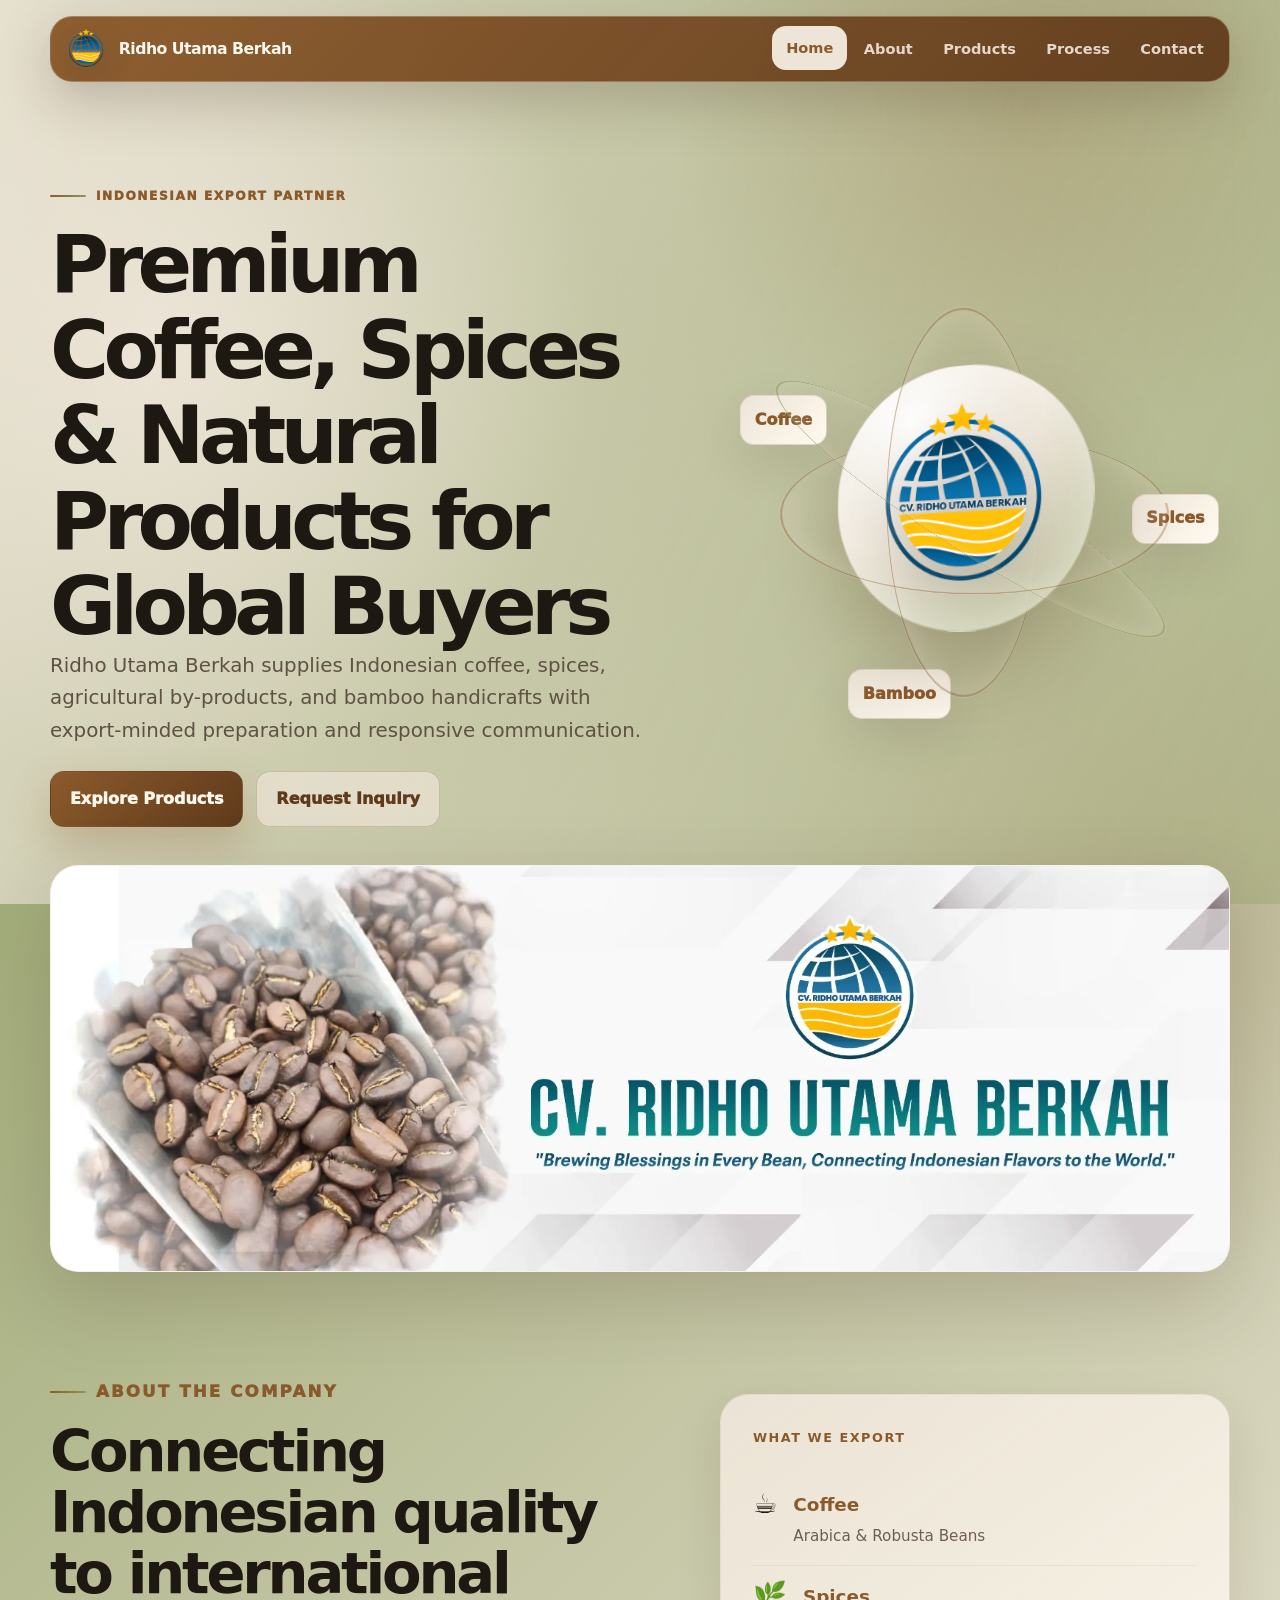
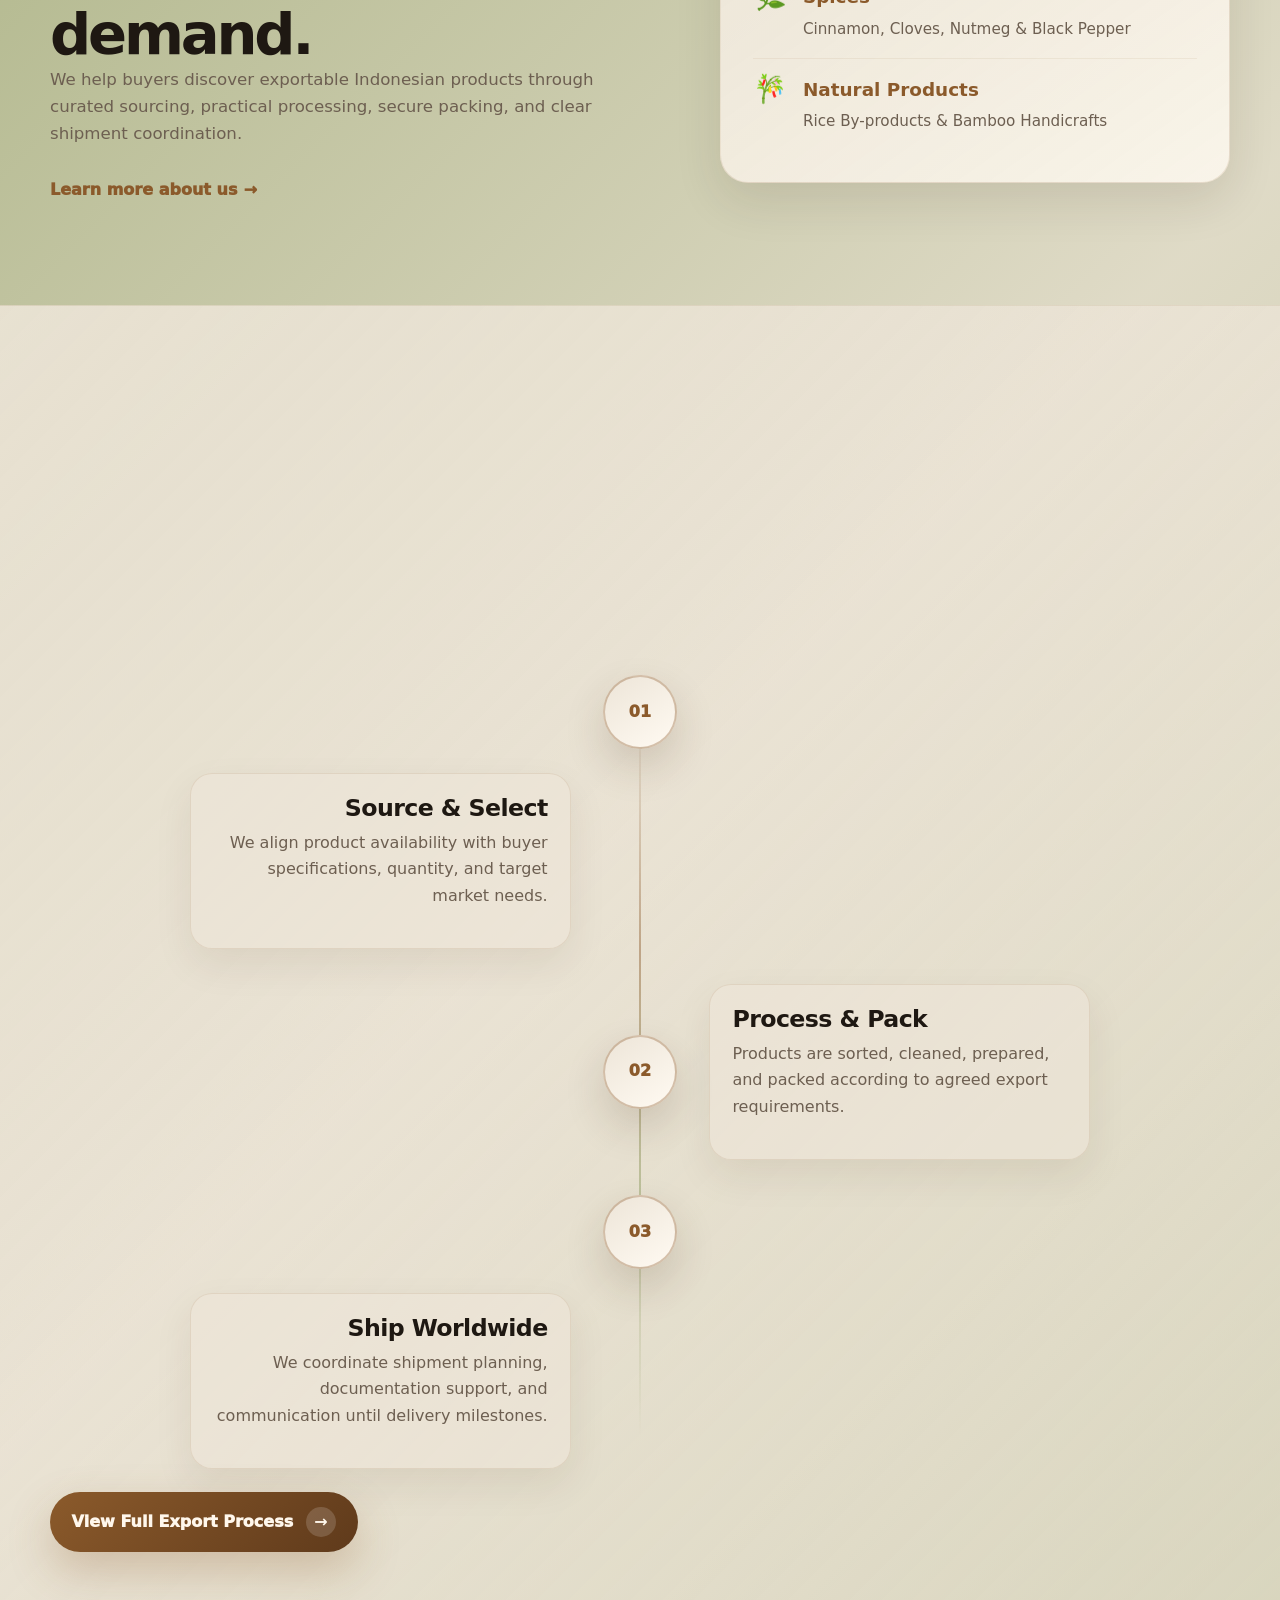
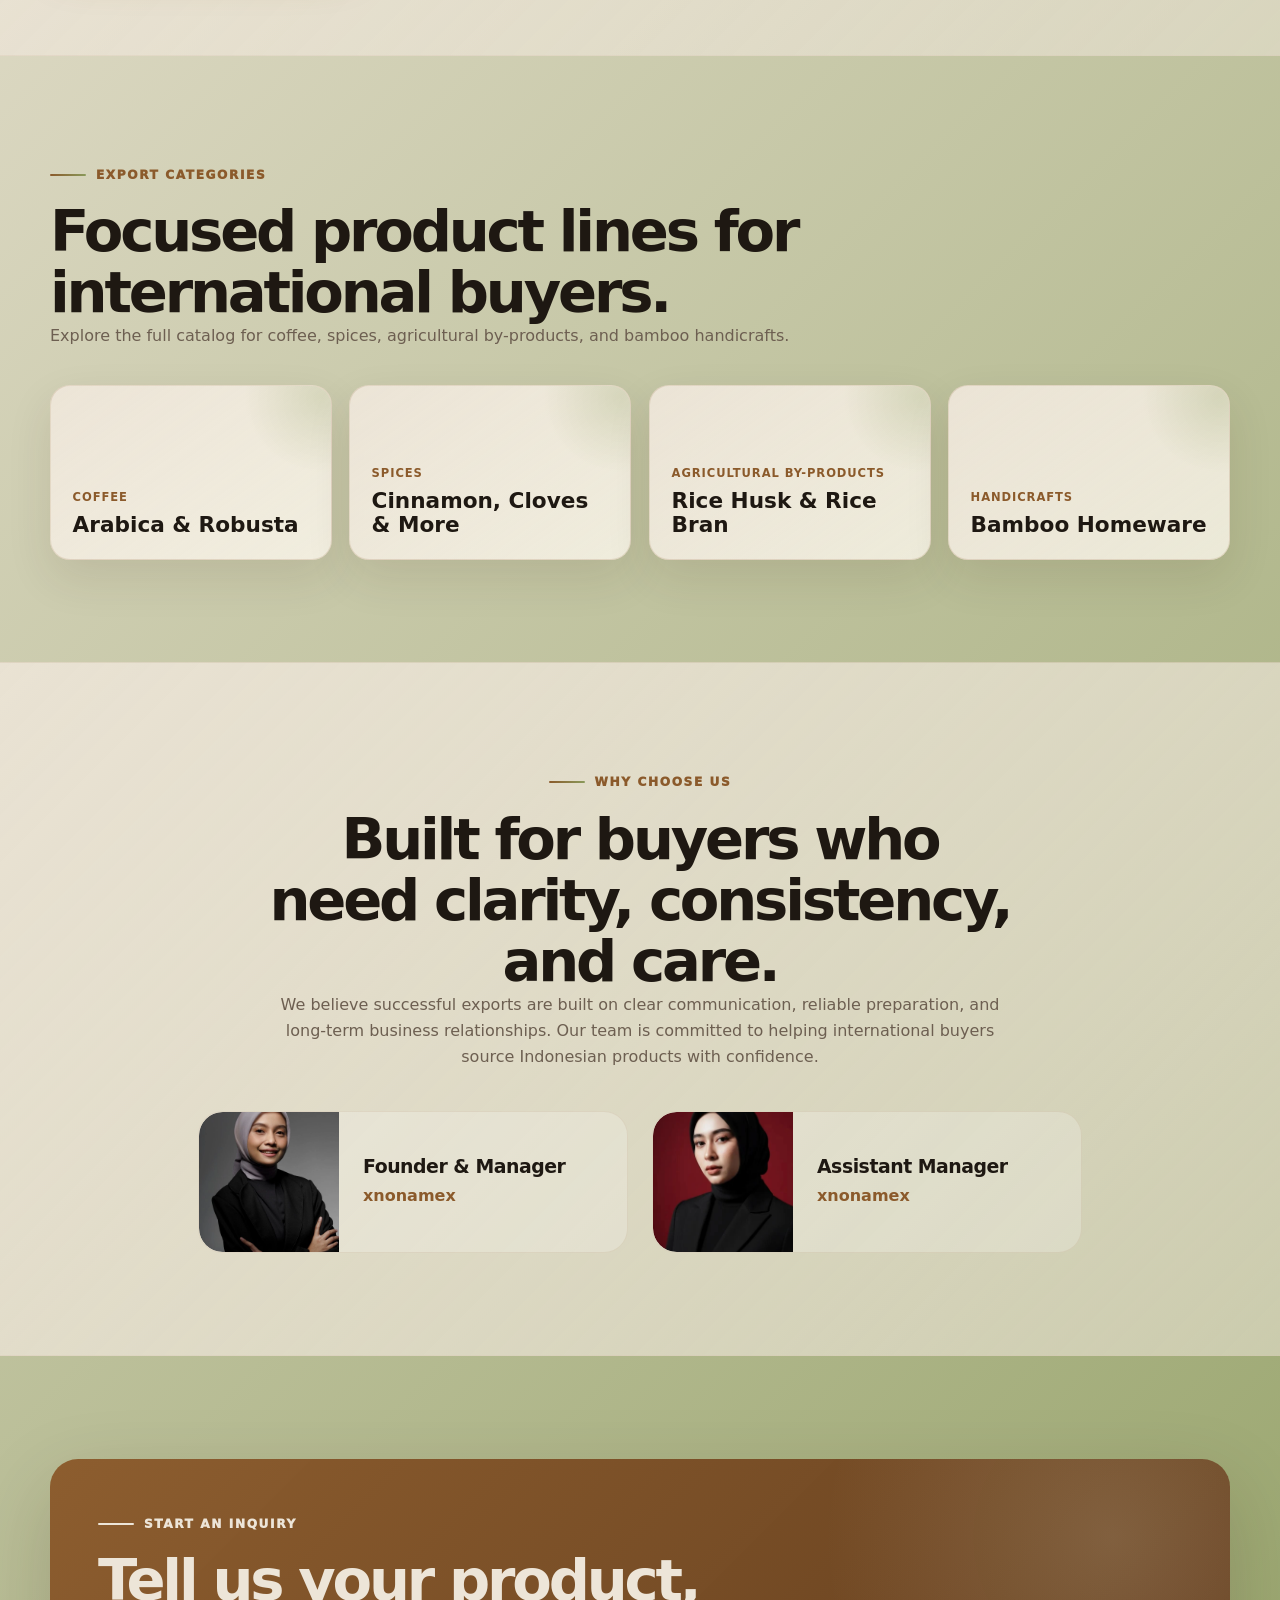
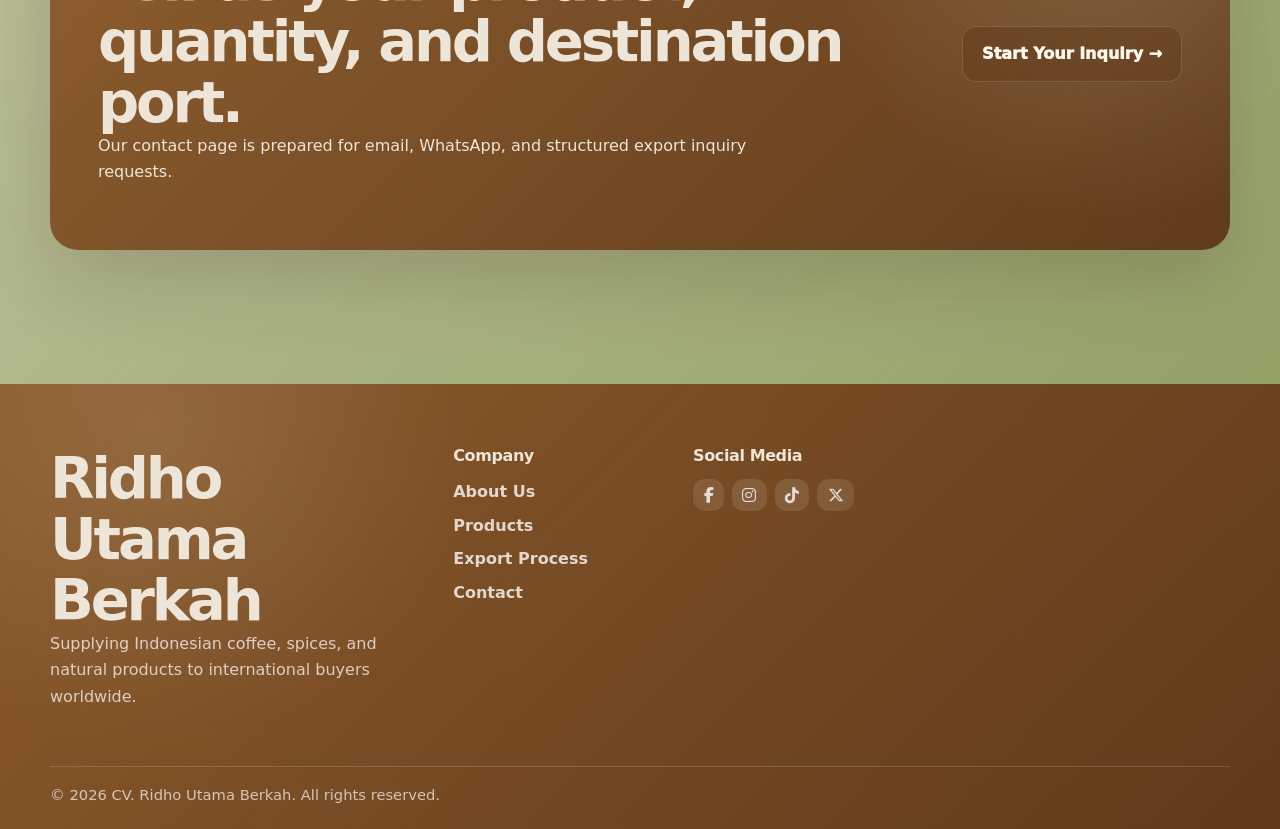
==== index.html @ 128f20ce "Update index.html" ====
<!doctype html>
<html lang="en">
<head>
  <meta charset="utf-8">
  <meta name="viewport" content="width=device-width, initial-scale=1">
  <title>Ridho Utama Berkah | Indonesian Coffee, Spices & Natural Products Exporter</title>
  <meta name="description" content="Ridho Utama Berkah is an Indonesian export company supplying coffee beans, spices, agricultural by-products, and bamboo handicrafts to international buyers worldwide.">
  <meta name="keywords" content="Indonesian coffee exporter, spice exporter Indonesia, Arabica coffee export, Robusta coffee export, cinnamon cloves nutmeg black pepper">
  <meta name="robots" content="index, follow">
  <meta name="theme-color" content="#8b5a2b">
  
  <link rel="canonical" href="https://ridhoutamaberkah.com/">
  
  <meta property="og:url" content="https://ridhoutamaberkah.com/">
  <meta property="og:type" content="website">
  <meta property="og:title" content="Ridho Utama Berkah | Indonesian Coffee, Spices & Natural Products Exporter">
  <meta property="og:description" content="International supplier of Indonesian coffee, spices, agricultural by-products, and bamboo handicrafts with export-ready service for global buyers.">
  <meta property="og:image" content="https://ridhoutamaberkah.com/assets/img/brand-banner.webp">
  <meta property="og:site_name" content="Ridho Utama Berkah">
  
  <meta name="twitter:card" content="summary_large_image">
  <meta name="twitter:title" content="Ridho Utama Berkah | Indonesian Coffee, Spices & Natural Products Exporter">
  <meta name="twitter:description" content="International supplier of Indonesian coffee, spices, agricultural by-products, and bamboo handicrafts for global buyers.">
  <meta name="twitter:image" content="https://ridhoutamaberkah.com/assets/img/brand-banner.webp">
  <link rel="icon" type="image/png" href="assets/img/favicon.png">
  <link rel="apple-touch-icon" href="assets/img/apple-touch-icon.png">
  <script>document.documentElement.classList.add('js');</script>
  <link rel="stylesheet" href="assets/css/styles.css">
  <link rel="stylesheet" href="https://cdnjs.cloudflare.com/ajax/libs/font-awesome/6.5.2/css/all.min.css">
<script type="application/ld+json">
{
  "@context": "https://schema.org",
  "@graph": [
    {
      "@type": "Organization",
      "name": "Ridho Utama Berkah",
      "legalName": "CV. Ridho Utama Berkah",
      "url": "https://ridhoutamaberkah.com/",
      "logo": "https://ridhoutamaberkah.com/assets/img/logo.webp",
      "description": "Indonesian export partner supplying coffee, spices, agricultural by-products, and bamboo handicrafts to international buyers.",
      "email": "sales@ridhoutamaberkah.com",
      "sameAs": [
        "https://www.facebook.com/profile.php?id=61590768322406",
        "https://www.instagram.com/ridhoutama01233/",
        "https://www.tiktok.com/@ridhoutamaberkah",
        "https://x.com/ridhoutamaberka"
      ]
    },
    {
      "@type": "WebSite",
      "name": "Ridho Utama Berkah",
      "url": "https://ridhoutamaberkah.com/"
    }
  ]
}
</script>
</head>
<body data-page="index">
  <a class="skip-link" href="#main">Skip to content</a>
  <header class="site-header" data-header>
    <nav class="navbar" aria-label="Primary navigation">
      <a class="brand" href="index.html" aria-label="Ridho Utama Berkah home">
        <img src="assets/img/logo.webp" alt="Ridho Utama Berkah logo" width="54" height="54">
        <span>Ridho Utama Berkah</span>
      </a>
      <button class="nav-toggle" type="button" aria-expanded="false" aria-controls="navLinks" aria-label="Open navigation">
        <span></span><span></span><span></span>
      </button>
      <div class="nav-links" id="navLinks">
        <a href="index.html" data-nav="index">Home</a>
<a href="about.html" data-nav="about">About</a>
<a href="product.html" data-nav="product">Products</a>
<a href="procces.html" data-nav="procces">Process</a>
<a href="contact.html" data-nav="contact">Contact</a>
      </div>
    </nav>
  </header>

  <main id="main">
    <section class="hero section-pad">
      <div class="container hero-grid">
        <div class="hero-copy reveal">
          <p class="eyebrow">Indonesian Export Partner</p>
          <h1>Premium Coffee, Spices & Natural Products for Global Buyers</h1>
          <p class="hero-lead">Ridho Utama Berkah supplies Indonesian coffee, spices, agricultural by-products, and bamboo handicrafts with export-minded preparation and responsive communication.</p>
          <div class="hero-actions">
            <a class="btn btn-primary" href="product.html">Explore Products</a>
            <a class="btn btn-outline" href="contact.html">Request Inquiry</a>
          </div>
        </div>
        <div class="hero-visual reveal" aria-label="Animated global export illustration">
          <div class="scene-3d">
            <div class="orbital-ring ring-one"></div>
            <div class="orbital-ring ring-two"></div>
            <div class="orbital-ring ring-three"></div>
            <div class="floating-token token-coffee">Coffee</div>
            <div class="floating-token token-spice">Spices</div>
            <div class="floating-token token-craft">Bamboo</div>
            <div class="brand-orb">
              <img src="assets/img/logo.webp" alt="Ridho Utama Berkah logo in 3D export globe">
            </div>
          </div>
        </div>
      </div>
    </section>

    <section class="brand-strip" aria-label="Company banner">
      <div class="container banner-card reveal">
        <img src="assets/img/brand-banner.webp" alt="Coffee beans and Ridho Utama Berkah banner" loading="lazy">
      </div>
    </section>

    <section class="section-pad about-preview">
      <div class="container split-grid">
        <div class="section-copy reveal">
          <p class="eyebrow">About the Company</p>
          <h2>Connecting Indonesian quality to international demand.</h2>
          <p>We help buyers discover exportable Indonesian products through curated sourcing, practical processing, secure packing, and clear shipment coordination.</p>
          <a class="text-link" href="about.html">Learn more about us</a>
        </div>
<div class="export-overview reveal">
  <p class="export-label">What We Export</p>

  <div class="export-item">
    <span class="export-icon">☕</span>
    <div>
      <strong>Coffee</strong>
      <p>Arabica & Robusta Beans</p>
    </div>
  </div>

  <div class="export-item">
    <span class="export-icon">🌿</span>
    <div>
      <strong>Spices</strong>
      <p>Cinnamon, Cloves, Nutmeg & Black Pepper</p>
    </div>
  </div>

  <div class="export-item">
    <span class="export-icon">🎋</span>
    <div>
      <strong>Natural Products</strong>
      <p>Rice By-products & Bamboo Handicrafts</p>
    </div>
  </div>
</div>
      </div>
    </section>

<section class="section-pad process-preview soft-panel">
  <div class="container">
    <div class="section-head center reveal">
      <p class="eyebrow">How We Work</p>
      <h2>A simple export flow from inquiry to shipment.</h2>
      <p>The homepage gives the overview. Visit the process page for complete product preparation and export steps.</p>
    </div>

    <div class="process-timeline reveal">
      <article class="timeline-step">
        <div class="timeline-icon">01</div>
        <div class="timeline-content">
          <h3>Source & Select</h3>
          <p>We align product availability with buyer specifications, quantity, and target market needs.</p>
        </div>
      </article>

      <article class="timeline-step">
        <div class="timeline-icon">02</div>
        <div class="timeline-content">
          <h3>Process & Pack</h3>
          <p>Products are sorted, cleaned, prepared, and packed according to agreed export requirements.</p>
        </div>
      </article>

      <article class="timeline-step">
        <div class="timeline-icon">03</div>
        <div class="timeline-content">
          <h3>Ship Worldwide</h3>
          <p>We coordinate shipment planning, documentation support, and communication until delivery milestones.</p>
        </div>
      </article>
    </div>

    <div class="center cta-row reveal">
      <a class="process-cta" href="procces.html">
        <span>View Full Export Process</span>
        <strong>→</strong>
      </a>
    </div>
  </div>
</section>

    <section class="section-pad featured-products">
      <div class="container">
        <div class="section-head reveal">
          <p class="eyebrow">Export Categories</p>
          <h2>Focused product lines for international buyers.</h2>
          <p>Explore the full catalog for coffee, spices, agricultural by-products, and bamboo handicrafts.</p>
        </div>
        <div class="category-grid">
          <a class="category-card reveal" data-tilt href="product.html#coffee"><span>Coffee</span><strong>Arabica & Robusta</strong></a>
          <a class="category-card reveal" data-tilt href="product.html#spices"><span>Spices</span><strong>Cinnamon, Cloves & More</strong></a>
          <a class="category-card reveal" data-tilt href="product.html#agri"><span>Agricultural By-products</span><strong>Rice Husk & Rice Bran</strong></a>
          <a class="category-card reveal" data-tilt href="product.html#craft"><span>Handicrafts</span><strong>Bamboo Homeware</strong></a>
        </div>
      </div>
    </section>

    <section class="section-pad why-section soft-panel">
      <div class="container">
        <div class="section-head center reveal">
          <p class="eyebrow">Why Choose Us</p>
          <h2>Built for buyers who need clarity, consistency, and care.</h2>
           <p class="section-intro">We believe successful exports are built on clear communication, reliable preparation, and long-term business relationships. Our team is committed to helping international buyers source Indonesian products with confidence.</p>
        </div>
<div class="team-grid reveal">

  <article class="team-card">
<div class="team-photo">
  <img src="assets/img/manager.webp" alt="Founder & Manager">
</div>

    <div class="team-info">
      <h3>Founder & Manager</h3>
      <p>xnonamex</p>
    </div>
  </article>

  <article class="team-card">
<div class="team-photo">
  <img src="assets/img/assistant-manager.webp" alt="Assistant Manager">
</div>

    <div class="team-info">
      <h3>Assistant Manager</h3>
      <p>xnonamex</p>
    </div>
  </article>

</div>
      </div>
    </section>

    <section class="section-pad contact-preview">
      <div class="container contact-cta reveal">
        <div>
          <p class="eyebrow">Start an Inquiry</p>
          <h2>Tell us your product, quantity, and destination port.</h2>
          <p>Our contact page is prepared for email, WhatsApp, and structured export inquiry requests.</p>
        </div>
        <a class="btn btn-primary" href="contact.html">Start Your Inquiry →</a>
      </div>
    </section>

  </main>

  <footer class="site-footer">
    <div class="footer-grid container">
      <section class="footer-brand">        
        <h2>Ridho Utama Berkah</h2>
        <p>Supplying Indonesian coffee, spices, and natural products to international buyers worldwide.</p>
      </section>
      <section>
        <h3>Company</h3>
        <a href="about.html">About Us</a>
        <a href="product.html">Products</a>
        <a href="procces.html">Export Process</a>
        <a href="contact.html">Contact</a>
      </section>
      <section>
        <h3>Social Media</h3>
<div class="socials">
  <a href="https://www.facebook.com/profile.php?id=61590768322406"target="_blank"rel="noopener noreferrer"aria-label="Facebook"><i class="fab fa-facebook-f"></i></a>
  <a href="https://www.instagram.com/ridhoutama01233/"target="_blank"rel="noopener noreferrer"aria-label="Instagram"><i class="fab fa-instagram"></i></a>
  <a href="https://www.tiktok.com/@ridhoutamaberkah"target="_blank"rel="noopener noreferrer"aria-label="TikTok"><i class="fab fa-tiktok"></i></a>
  <a href="https://x.com/ridhoutamaberka"target="_blank"rel="noopener noreferrer"aria-label="X (Twitter)"><i class="fa-brands fa-x-twitter"></i></a>
</div>
      </section>
    </div>
    <div class="footer-bottom container">
      <span>© <span data-year></span> CV. Ridho Utama Berkah. All rights reserved.</span>
    </div>
  </footer>
  <script src="assets/js/main.js" defer></script>
</body>
</html>
---- assets/css/styles.css ----
/*
  CV. Ridho Utama Berkah - Premium Export Website Theme
  Main colors requested by client:
  - Navbar/Footer: #8b5a2b
  - Gradient/Card/Button: #ede5d8
  - Background: #8a9a5b
*/

:root {
  --brown: #8b5a2b;
  --brown-dark: #5f3a1b;
  --brown-soft: #a0703d;
  --cream: #ede5d8;
  --cream-2: #faf5ec;
  --cream-3: #fffaf2;
  --sage: #8a9a5b;
  --sage-dark: #596836;
  --ink: #1e1812;
  --muted: #6d5f51;
  --white: #ffffff;
  --line: rgba(139, 90, 43, 0.14);
  --glass: rgba(237, 229, 216, 0.72);
  --shadow: 0 28px 80px rgba(50, 30, 14, 0.18);
  --soft-shadow: 0 18px 48px rgba(50, 30, 14, 0.11);
  --radius-xl: 28px;
  --radius-lg: 20px;
  --radius-md: 14px;
  --max: 1180px;
}

* { box-sizing: border-box; }
html { scroll-behavior: smooth; }
body {
  margin: 0;
  font-family: Inter, ui-sans-serif, system-ui, -apple-system, BlinkMacSystemFont, "Segoe UI", sans-serif;
  color: var(--ink);
  background:
    radial-gradient(circle at 12% 6%, rgba(237, 229, 216, 0.95), transparent 28rem),
    radial-gradient(circle at 88% 16%, rgba(139, 90, 43, 0.16), transparent 24rem),
    linear-gradient(135deg, rgba(138, 154, 91, 0.48), rgba(237, 229, 216, 0.86) 44%, rgba(138, 154, 91, 0.50)),
    var(--sage);
  line-height: 1.65;
  min-height: 100vh;
}

body::before {
  content: '';
  position: fixed;
  inset: 0;
  pointer-events: none;
  background-image:
    linear-gradient(rgba(139, 90, 43, .045) 1px, transparent 1px),
    linear-gradient(90deg, rgba(139, 90, 43, .045) 1px, transparent 1px);
  background-size: 44px 44px;
  mask-image: linear-gradient(to bottom, rgba(0,0,0,.42), transparent 75%);
  z-index: -1;
}

img { max-width: 100%; display: block; }
a { color: inherit; text-decoration: none; }
p { margin: 0 0 1rem; color: var(--muted); }
h1, h2, h3 { margin: 0; line-height: 1.06; color: var(--ink); }
h1 { font-size: clamp(2.45rem, 6.3vw, 5.45rem); letter-spacing: -0.07em; }
h2 { font-size: clamp(2rem, 4.5vw, 3.65rem); letter-spacing: -0.055em; }
h3 { font-size: clamp(1.14rem, 2vw, 1.48rem); letter-spacing: -0.025em; }
button, input, textarea, select { font: inherit; }

.container { width: min(100% - 2rem, var(--max)); margin: 0 auto; }
.section-pad { padding: clamp(4rem, 8vw, 7rem) 0; }
.compact-hero { padding-top: clamp(8.5rem, 13vw, 10.5rem); }
.center { text-align: center; }
.wide-gap { gap: clamp(2rem, 7vw, 5rem); }

.skip-link {
  position: fixed;
  left: 1rem;
  top: 1rem;
  padding: .75rem 1rem;
  background: var(--cream);
  color: var(--brown);
  border-radius: 999px;
  transform: translateY(-140%);
  transition: transform .25s ease;
  z-index: 9999;
}
.skip-link:focus { transform: translateY(0); }

/* Header */
.site-header {
  position: fixed;
  top: 16px;
  left: 0;
  right: 0;
  z-index: 1000;
  padding: 0;
}

.navbar {
  width: min(100% - 2rem, var(--max));
  margin: 0 auto;
  min-height: 66px;
  display: flex;
  align-items: center;
  justify-content: space-between;
  gap: 1rem;
  padding: .55rem .72rem .55rem .8rem;
  color: var(--cream-3);
  background: linear-gradient(135deg, rgba(139, 90, 43, .97), rgba(95, 58, 27, .95));
  border: 1px solid rgba(237, 229, 216, .28);
  border-radius: 22px;
  box-shadow: 0 18px 55px rgba(50, 30, 14, .22);
  backdrop-filter: blur(18px);
}

.site-header.is-scrolled .navbar {
  box-shadow: 0 18px 48px rgba(50, 30, 14, .30);
}

.brand {
  display: flex;
  align-items: center;
  gap: .68rem;
  font-weight: 900;
  letter-spacing: -.03em;
}

.brand img {
  width: 44px;
  height: 44px;
  object-fit: contain;
  filter: drop-shadow(0 8px 16px rgba(0,0,0,.18));
}

.brand span {
  white-space: nowrap;
  font-size: .98rem;
  color: #fff8ef;
}

.nav-links {
  display: flex;
  align-items: center;
  gap: .18rem;
}

.nav-links a {
  padding: .62rem .86rem;
  border-radius: 14px;
  color: rgba(255, 248, 239, .82);
  font-weight: 800;
  font-size: .91rem;
  transition: background .25s ease, color .25s ease, transform .25s ease;
}

.nav-links a:hover,
.nav-links a.is-active {
  background: var(--cream);
  color: var(--brown);
  transform: translateY(-1px);
}

.nav-toggle {
  display: none;
  width: 42px;
  height: 42px;
  border: 0;
  border-radius: 14px;
  background: var(--cream);
  color: var(--brown);
  align-items: center;
  justify-content: center;
  flex-direction: column;
  gap: 5px;
  cursor: pointer;
  box-shadow: inset 0 0 0 1px rgba(139, 90, 43, .12);
}

.nav-toggle span {
  width: 19px;
  height: 2px;
  background: var(--brown);
  border-radius: 999px;
  transition: transform .25s ease, opacity .25s ease;
}
.nav-toggle[aria-expanded="true"] span:nth-child(1) { transform: translateY(7px) rotate(45deg); }
.nav-toggle[aria-expanded="true"] span:nth-child(2) { opacity: 0; }
.nav-toggle[aria-expanded="true"] span:nth-child(3) { transform: translateY(-7px) rotate(-45deg); }

/* Hero and common sections */
.eyebrow {
  display: inline-flex;
  align-items: center;
  gap: .62rem;
  margin-bottom: 1rem;
  color: var(--brown);
  font-weight: 950;
  letter-spacing: .13em;
  text-transform: uppercase;
  font-size: .76rem;
}
.eyebrow::before {
  content: '';
  width: 36px;
  height: 2px;
  background: linear-gradient(90deg, var(--brown), var(--sage));
  border-radius: 99px;
}

.hero {
  position: relative;
  overflow: hidden;
  padding-top: clamp(9.3rem, 14vw, 11.6rem);
  padding-bottom: clamp(3.5rem, 6vw, 5.5rem);
}

.hero::before,
.page-hero::before,
.detail-hero::before {
  content: '';
  position: absolute;
  inset: 0;
  background:
    radial-gradient(circle at 80% 12%, rgba(139,90,43,.20), transparent 22rem),
    linear-gradient(115deg, rgba(237,229,216,.92), rgba(237,229,216,.38) 52%, rgba(138,154,91,.28));
  z-index: -1;
}

.hero-grid,
.page-hero-grid,
.detail-grid,
.split-grid,
.contact-grid {
  display: grid;
  grid-template-columns: minmax(0, 1fr) minmax(320px, .86fr);
  gap: clamp(2rem, 6vw, 5rem);
  align-items: center;
}

.hero-copy h1 { max-width: 880px; }
.hero-lead,
.page-hero p,
.detail-hero p {
  font-size: clamp(1.04rem, 1.7vw, 1.24rem);
  max-width: 680px;
  color: #5f5143;
}
.hero-actions,
.form-actions,
.cta-row {
  display: flex;
  gap: .82rem;
  flex-wrap: wrap;
  align-items: center;
  margin-top: 1.45rem;
}

.btn {
  display: inline-flex;
  align-items: center;
  justify-content: center;
  gap: .55rem;
  min-height: 48px;
  padding: .86rem 1.18rem;
  border-radius: 14px;
  border: 1px solid transparent;
  font-weight: 950;
  cursor: pointer;
  transition: transform .25s ease, box-shadow .25s ease, background .25s ease, color .25s ease;
}
.btn:hover { transform: translateY(-3px); }
.btn-primary {
  background: linear-gradient(135deg, var(--brown), var(--brown-dark));
  color: #fff7ec;
  box-shadow: 0 18px 40px rgba(139,90,43,.28);
}
.btn-primary:hover { box-shadow: 0 24px 52px rgba(139,90,43,.35); }
.btn-outline {
  border-color: rgba(139,90,43,.26);
  color: var(--brown-dark);
  background: rgba(237,229,216,.68);
  backdrop-filter: blur(14px);
}
.full-width { width: 100%; }

.text-link,
.card-link,
.process-detail a {
  display: inline-flex;
  align-items: center;
  gap: .4rem;
  color: var(--brown);
  font-weight: 950;
  margin-top: .8rem;
}
.text-link::after,
.card-link::after,
.process-detail a::after { content: '→'; transition: transform .25s ease; }
.text-link:hover::after,
.card-link:hover::after,
.process-detail a:hover::after { transform: translateX(4px); }

.trust-row { display: flex; gap: .65rem; flex-wrap: wrap; margin-top: 1.35rem; }
.trust-row span,
.detail-badges span {
  display: inline-flex;
  padding: .52rem .72rem;
  border-radius: 12px;
  background: rgba(237,229,216,.78);
  color: var(--brown-dark);
  font-weight: 850;
  border: 1px solid rgba(139,90,43,.15);
}

/* 3D hero */
.hero-visual { min-height: 500px; display: grid; place-items: center; perspective: 1200px; }
.scene-3d { position: relative; width: min(88vw, 470px); aspect-ratio: 1; transform-style: preserve-3d; animation: sceneFloat 6s ease-in-out infinite; }
.brand-orb {
  position: absolute;
  inset: 22%;
  border-radius: 50%;
  background: radial-gradient(circle at 30% 20%, #fff, var(--cream) 48%, rgba(138,154,91,.42));
  border: 1px solid rgba(139,90,43,.14);
  box-shadow: inset 0 0 40px rgba(255,255,255,.62), 0 35px 80px rgba(76, 44, 18, .25);
  display: grid;
  place-items: center;
  transform: rotateX(10deg) rotateY(-18deg) translateZ(40px);
}
.brand-orb img { width: 78%; filter: drop-shadow(0 15px 22px rgba(0,0,0,.18)); animation: logoPulse 4.8s ease-in-out infinite; }
.orbital-ring {
  position: absolute;
  inset: 9%;
  border-radius: 50%;
  border: 2px solid rgba(139,90,43,.38);
  transform-style: preserve-3d;
  box-shadow: 0 0 0 1px rgba(255,255,255,.18), inset 0 0 45px rgba(237,229,216,.3);
}
.ring-one { transform: rotateX(66deg) rotateZ(0deg); animation: orbitOne 10s linear infinite; }
.ring-two { transform: rotateY(67deg) rotateZ(35deg); animation: orbitTwo 13s linear infinite reverse; }
.ring-three { inset: 2%; transform: rotateX(78deg) rotateY(32deg); border-color: rgba(138,154,91,.55); animation: orbitThree 16s linear infinite; }
.floating-token {
  position: absolute;
  z-index: 2;
  padding: .68rem .86rem;
  border-radius: 14px;
  background: linear-gradient(135deg, var(--cream), #fffaf0);
  color: var(--brown);
  font-weight: 950;
  box-shadow: var(--soft-shadow);
  border: 1px solid rgba(139,90,43,.18);
  transform-style: preserve-3d;
}
.token-coffee { left: 0; top: 27%; animation: tokenA 5.8s ease-in-out infinite; }
.token-spice { right: -2%; top: 48%; animation: tokenB 6.5s ease-in-out infinite; }
.token-craft { left: 23%; bottom: 4%; animation: tokenC 7s ease-in-out infinite; }
@keyframes sceneFloat { 0%,100% { transform: translateY(0) rotateX(0deg) rotateY(0deg); } 50% { transform: translateY(-18px) rotateX(3deg) rotateY(-5deg); } }
@keyframes logoPulse { 0%,100% { transform: scale(1); } 50% { transform: scale(1.045); } }
@keyframes orbitOne { to { transform: rotateX(66deg) rotateZ(360deg); } }
@keyframes orbitTwo { to { transform: rotateY(67deg) rotateZ(395deg); } }
@keyframes orbitThree { to { transform: rotateX(78deg) rotateY(32deg) rotateZ(360deg); } }
@keyframes tokenA { 0%,100% { transform: translate3d(0,0,70px); } 50% { transform: translate3d(22px,-16px,120px); } }
@keyframes tokenB { 0%,100% { transform: translate3d(0,0,90px); } 50% { transform: translate3d(-26px,18px,130px); } }
@keyframes tokenC { 0%,100% { transform: translate3d(0,0,60px); } 50% { transform: translate3d(18px,-18px,110px); } }

.brand-strip { margin-top: -2.4rem; position: relative; z-index: 4; }
.banner-card {
  overflow: hidden;
  border-radius: var(--radius-xl);
  box-shadow: var(--shadow);
  border: 1px solid rgba(255,255,255,.46);
  background: var(--cream);
}
.banner-card img { width: 100%; aspect-ratio: 16 / 5.5; object-fit: cover; }
.soft-panel {
  background: linear-gradient(135deg, rgba(237,229,216,.88), rgba(237,229,216,.55));
  border-block: 1px solid rgba(139,90,43,.08);
}
.section-head { max-width: 760px; margin-bottom: 2.2rem; }
.section-head.center { margin-left: auto; margin-right: auto; }
.section-copy p { font-size: 1.04rem; }

/* Cards and grids */
.stats-card,
.mission-card,
.catalog-highlight,
.contact-card,
.info-box,
.spec-card,
.process-hero-card,
.inquiry-form {
  background: linear-gradient(145deg, rgba(237,229,216,.96), rgba(255,250,241,.78));
  border: 1px solid rgba(139,90,43,.14);
  border-radius: var(--radius-xl);
  padding: clamp(1.25rem, 3vw, 2rem);
  box-shadow: var(--soft-shadow);
  transform-style: preserve-3d;
}
.stats-card { display: grid; gap: 1rem; }
.stats-card div {
  padding: 1rem;
  background: rgba(255,255,255,.48);
  border-radius: var(--radius-lg);
  border: 1px solid rgba(139,90,43,.12);
}
.stats-card strong { display: block; color: var(--brown); font-size: 1.45rem; line-height: 1; margin-bottom: .45rem; }
.stats-card span { color: var(--muted); font-weight: 700; }

.three-cols,
.why-grid,
.category-grid,
.product-grid,
.process-detail-grid,
.vision-grid,
.related-grid { display: grid; gap: 1.1rem; }
.three-cols { grid-template-columns: repeat(3, minmax(0, 1fr)); }
.why-grid,
.category-grid,
.process-detail-grid { grid-template-columns: repeat(4, minmax(0, 1fr)); }
.product-grid { grid-template-columns: repeat(3, minmax(0, 1fr)); }
.vision-grid { grid-template-columns: .92fr 1.08fr; }
.related-grid { grid-template-columns: repeat(3, minmax(0, 1fr)); }

.step-card,
.why-card,
.category-card,
.product-card,
.vision-card,
.process-detail,
.related-card {
  position: relative;
  overflow: hidden;
  border-radius: var(--radius-lg);
  background: linear-gradient(145deg, rgba(237,229,216,.96), rgba(255,250,241,.74));
  border: 1px solid rgba(139,90,43,.14);
  padding: 1.35rem;
  box-shadow: 0 18px 45px rgba(61,38,19,.105);
  transform-style: preserve-3d;
}
.step-card::after,
.why-card::after,
.category-card::after,
.product-card::after,
.process-detail::after {
  content: '';
  position: absolute;
  width: 160px;
  aspect-ratio: 1;
  right: -70px;
  top: -70px;
  background: radial-gradient(circle, rgba(138,154,91,.24), transparent 68%);
  pointer-events: none;
}
.step-card span { color: var(--brown); font-weight: 950; font-size: .92rem; }
.step-card h3,
.why-card h3,
.process-detail h3 { margin: .45rem 0 .65rem; }
.category-card { min-height: 175px; display: flex; flex-direction: column; justify-content: flex-end; }
.category-card span { color: var(--brown); font-weight: 850; text-transform: uppercase; letter-spacing: .08em; font-size: .72rem; }
.category-card strong { font-size: 1.35rem; line-height: 1.12; margin-top: .4rem; }

.contact-cta{
  display:grid;
  grid-template-columns:minmax(0, 1fr) auto;
  align-items:center;
  gap:2rem;
  padding:clamp(1.8rem, 4vw, 3rem);
  border-radius:var(--radius-xl);
  background:
    radial-gradient(circle at 90% 20%, rgba(237,229,216,.16), transparent 18rem),
    linear-gradient(135deg, rgba(139,90,43,.97), rgba(95,58,27,.98));
  color:var(--cream);
  box-shadow:var(--shadow);
}

.contact-cta h2,
.contact-cta p,
.contact-cta .eyebrow{
  color:var(--cream);
}

.contact-cta .eyebrow::before{
  background:var(--cream);
}

.contact-cta h2{
  max-width:760px;
}

.contact-cta p{
  max-width:720px;
}

.contact-cta .btn{
  min-width:170px;
  white-space:nowrap;
  align-self:center;
  background:rgba(95,58,27,.45);
  color:#fff7ec;
  border:1px solid rgba(255,255,255,.14);
  box-shadow:none;
}

@media(max-width:768px){
  .contact-cta{
    grid-template-columns:1fr;
    gap:1.4rem;
  }

  .contact-cta .btn{
    width:100%;
  }
}

/* Pages */
.breadcrumb { display: flex; align-items: center; gap: .55rem; margin-bottom: 1rem; color: var(--brown); font-weight: 850; flex-wrap: wrap; }
.breadcrumb a { text-decoration: underline; text-decoration-thickness: 2px; text-underline-offset: 4px; }
.page-hero,
.detail-hero { position: relative; overflow: hidden; }
.about-image-stack { position: relative; }
.about-image-stack img:not(.logo-float),
.process-hero-card img { width: 100%; border-radius: var(--radius-xl); box-shadow: var(--soft-shadow); }
.logo-float {
  position: absolute;
  width: 108px;
  height: 108px;
  object-fit: contain;
  right: -12px;
  top: -38px;
  border-radius: 24px;
  background: var(--cream);
  padding: .48rem;
  box-shadow: var(--shadow);
  z-index: 2;
  animation: sceneFloat 6s ease-in-out infinite;
}
.check-list,
.number-list { padding: 0; margin: 1rem 0 0; list-style: none; display: grid; gap: .75rem; }
.check-list li,
.number-list li { position: relative; padding-left: 1.75rem; color: var(--muted); font-weight: 700; }
.check-list li::before { content: ''; position: absolute; left: 0; top: .48rem; width: .7rem; height: .7rem; border-radius: 50%; background: linear-gradient(135deg, var(--sage), var(--brown)); box-shadow: 0 0 0 4px rgba(138,154,91,.16); }
.number-list { counter-reset: item; }
.number-list li { counter-increment: item; }
.number-list li::before { content: counter(item); position: absolute; left: 0; top: .1rem; width: 1.16rem; height: 1.16rem; border-radius: 50%; background: var(--brown); color: var(--cream); display: grid; place-items: center; font-size: .72rem; font-weight: 900; }
.vision-card span { color: var(--brown); font-weight: 950; text-transform: uppercase; letter-spacing: .1em; font-size: .75rem; }
.image-grid { display: grid; grid-template-columns: 1.25fr .75fr; gap: 1rem; align-items: stretch; }
.image-grid img,
.image-note { border-radius: var(--radius-xl); overflow: hidden; box-shadow: var(--soft-shadow); }
.image-grid img { height: 100%; object-fit: cover; }
.image-note { background: var(--cream); padding: clamp(1.4rem, 4vw, 2.3rem); display: flex; flex-direction: column; justify-content: center; border: 1px solid rgba(139,90,43,.12); }

/* Products */
.filter-bar { display: flex; gap: .65rem; flex-wrap: wrap; margin-bottom: 1.6rem; }
.filter-btn {
  border: 1px solid rgba(139,90,43,.18);
  background: rgba(237,229,216,.76);
  color: var(--brown);
  padding: .68rem .95rem;
  border-radius: 14px;
  font-weight: 950;
  cursor: pointer;
  transition: transform .2s ease, background .2s ease;
}
.filter-btn:hover { transform: translateY(-2px); }
.filter-btn.active { background: var(--brown); color: var(--cream); }
.product-card { display: flex; flex-direction: column; min-height: 310px; }
.product-icon {
  width: fit-content;
  padding: .42rem .68rem;
  border-radius: 12px;
  background: var(--brown);
  color: var(--cream);
  font-size: .73rem;
  font-weight: 950;
  letter-spacing: .08em;
  text-transform: uppercase;
}
.product-category { display: inline-block; margin: 1.2rem 0 .4rem; color: var(--brown); font-weight: 900; font-size: .8rem; text-transform: uppercase; letter-spacing: .08em; }
.product-body small { display: block; margin: .35rem 0 .7rem; color: var(--sage-dark); font-weight: 900; }
.product-body p { margin-top: .75rem; }
.product-card .card-link { margin-top: auto; }
.product-card.is-hidden { display: none; }
.catalog-highlight { min-height: 230px; display: flex; flex-direction: column; justify-content: flex-end; }
.catalog-highlight strong { color: var(--brown); font-size: clamp(2rem, 4vw, 3.2rem); line-height: .95; letter-spacing: -.06em; }
.catalog-highlight span { color: var(--muted); font-weight: 750; margin-top: .9rem; }

/* Contact */
.contact-card { display: grid; gap: .75rem; }
.contact-line {
  display: grid;
  gap: .15rem;
  padding: 1rem;
  border-radius: var(--radius-md);
  background: rgba(255,255,255,.50);
  border: 1px solid rgba(139,90,43,.12);
}
.contact-line span { color: var(--brown); font-weight: 950; font-size: .78rem; text-transform: uppercase; letter-spacing: .08em; }
.contact-line strong { word-break: break-word; }
.contact-section .contact-grid { align-items: start; grid-template-columns: minmax(0, 1.12fr) .68fr; }
.form-grid { display: grid; grid-template-columns: repeat(2, minmax(0, 1fr)); gap: .95rem; }
.form-grid label { display: grid; gap: .45rem; color: var(--brown); font-weight: 900; }
.form-grid .full { grid-column: 1 / -1; }
input,
select,
textarea {
  width: 100%;
  border: 1px solid rgba(139,90,43,.18);
  border-radius: 14px;
  padding: .9rem 1rem;
  background: rgba(255,255,255,.68);
  color: var(--ink);
  outline: none;
  transition: border .2s ease, box-shadow .2s ease, background .2s ease;
}
input:focus,
select:focus,
textarea:focus { border-color: var(--brown); box-shadow: 0 0 0 4px rgba(139,90,43,.13); background: var(--white); }
.form-note { font-size: .9rem; margin-top: 1rem; }
.contact-side { display: grid; gap: 1rem; }
.socials-box a { display: block; padding: .8rem 0; border-bottom: 1px solid rgba(139,90,43,.12); color: var(--brown); font-weight: 900; }
.socials-box a:last-child { border-bottom: 0; }

/* Timeline and detail */
.timeline { position: relative; display: grid; gap: 1rem; max-width: 900px; margin: 0 auto; }
.timeline::before { content: ''; position: absolute; top: 0; bottom: 0; left: 2rem; width: 2px; background: linear-gradient(var(--brown), var(--sage)); opacity: .35; }
.timeline-item {
  position: relative;
  margin-left: 4.6rem;
  padding: 1.2rem;
  border-radius: var(--radius-lg);
  background: var(--cream);
  box-shadow: var(--soft-shadow);
  border: 1px solid rgba(139,90,43,.12);
}
.timeline-item span {
  position: absolute;
  left: -4.6rem;
  top: 1rem;
  width: 4rem;
  height: 4rem;
  display: grid;
  place-items: center;
  border-radius: 18px;
  background: var(--brown);
  color: var(--cream);
  font-weight: 950;
  box-shadow: 0 10px 28px rgba(139,90,43,.24);
}
.process-detail { min-height: 280px; display: flex; flex-direction: column; }
.process-detail a { margin-top: auto; }
.process-detail a + a { margin-top: .25rem; }
.detail-grid { grid-template-columns: minmax(0, 1fr) minmax(320px, .75fr); }
.detail-badges { display: flex; gap: .6rem; flex-wrap: wrap; margin: 1.2rem 0 0; }
.product-visual-detail {
  min-height: 440px;
  border-radius: var(--radius-xl);
  display: grid;
  place-items: center;
  position: relative;
  overflow: hidden;
  background:
    radial-gradient(circle at 30% 22%, rgba(255,255,255,.75), transparent 18rem),
    linear-gradient(145deg, var(--cream), rgba(139,90,43,.18));
  box-shadow: var(--shadow);
  border: 1px solid rgba(255,255,255,.55);
  transform-style: preserve-3d;
}
.product-visual-detail::before,
.product-visual-detail::after { content: ''; position: absolute; border-radius: 50%; background: rgba(139,90,43,.24); filter: blur(.2px); }
.product-visual-detail::before { width: 300px; height: 300px; right: -110px; top: -90px; }
.product-visual-detail::after { width: 220px; height: 220px; left: -70px; bottom: -90px; background: rgba(138,154,91,.35); }
.product-visual-detail img { position: relative; z-index: 2; width: min(65%, 260px); filter: drop-shadow(0 25px 35px rgba(0,0,0,.2)); animation: sceneFloat 6s ease-in-out infinite; }
.product-visual-detail span { position: absolute; left: 1.2rem; bottom: 1.2rem; z-index: 3; padding: .62rem .85rem; border-radius: 12px; background: var(--brown); color: var(--cream); font-weight: 950; }
.arabica-visual { background: radial-gradient(circle at 30% 20%, #fffaf2, transparent 16rem), linear-gradient(145deg, #ede5d8, rgba(85,54,26,.28)); }
.robusta-visual { background: radial-gradient(circle at 30% 20%, #fffaf2, transparent 16rem), linear-gradient(145deg, #ede5d8, rgba(72,45,23,.38)); }
.cloves-visual { background: radial-gradient(circle at 30% 20%, #fffaf2, transparent 16rem), linear-gradient(145deg, #ede5d8, rgba(120,63,38,.35)); }
.nutmeg-visual { background: radial-gradient(circle at 30% 20%, #fffaf2, transparent 16rem), linear-gradient(145deg, #ede5d8, rgba(125,81,48,.32)); }
.cinnamon-visual { background: radial-gradient(circle at 30% 20%, #fffaf2, transparent 16rem), linear-gradient(145deg, #ede5d8, rgba(180,103,44,.32)); }
.pepper-visual { background: radial-gradient(circle at 30% 20%, #fffaf2, transparent 16rem), linear-gradient(145deg, #ede5d8, rgba(31,28,24,.32)); }
.spec-card table { width: 100%; border-collapse: collapse; overflow: hidden; border-radius: var(--radius-md); }
.spec-card th,
.spec-card td { padding: .9rem; border-bottom: 1px solid rgba(139,90,43,.12); text-align: left; vertical-align: top; }
.spec-card th { width: 36%; color: var(--brown); }
.table-note { font-size: .88rem; margin: .9rem 0 0; }
.related-card { min-height: 120px; display: grid; place-items: center; text-align: center; color: var(--brown); font-weight: 950; font-size: 1.15rem; }

/* Footer */
.site-footer {
  background:
    radial-gradient(circle at 12% 10%, rgba(237,229,216,.13), transparent 20rem),
    linear-gradient(135deg, var(--brown), var(--brown-dark));
  color: var(--cream);
  padding: 4rem 0 1.35rem;
  margin-top: 2rem;
}
.footer-grid { display: grid; grid-template-columns: 1.25fr .7fr .7fr 1fr; gap: 2rem; }
.footer-brand img { margin-bottom: 1rem; filter: drop-shadow(0 10px 18px rgba(0,0,0,.2)); }
.site-footer h2,
.site-footer h3 { color: var(--cream); }
.site-footer h3 { font-size: 1rem; margin-bottom: .9rem; }
.site-footer p { color: rgba(255,255,255,.72); }
.site-footer a { display: block; color: rgba(255,255,255,.78); margin: .45rem 0; font-weight: 700; transition: color .2s ease, transform .2s ease; }
.site-footer a:hover { color: var(--cream); transform: translateX(3px); }
.socials { display: flex; gap: .5rem; flex-wrap: wrap; margin-top: .8rem; }
.socials a { display: inline-flex; margin: 0; padding: .5rem .65rem; border-radius: 12px; background: rgba(237,229,216,.12); }
.footer-bottom { display: flex; justify-content: space-between; gap: 1rem; flex-wrap: wrap; border-top: 1px solid rgba(237,229,216,.18); margin-top: 2.5rem; padding-top: 1rem; color: rgba(255,255,255,.68); font-size: .92rem; }

/* Animation hooks */
.reveal { opacity: 1; transform: none; }
.js .reveal { opacity: 0; transform: translateY(28px); transition: opacity .8s ease, transform .8s ease; }
.js .reveal.is-visible { opacity: 1; transform: translateY(0); }
[data-tilt] { transition: transform .2s ease, box-shadow .2s ease; will-change: transform; }

/* Responsive */
@media (max-width: 1040px) {
  .hero-grid,
  .page-hero-grid,
  .detail-grid,
  .split-grid,
  .contact-grid { grid-template-columns: 1fr; }
  .hero-visual { min-height: 420px; }
  .three-cols,
  .why-grid,
  .category-grid,
  .process-detail-grid,
  .product-grid { grid-template-columns: repeat(2, minmax(0, 1fr)); }
  .footer-grid { grid-template-columns: repeat(2, minmax(0, 1fr)); }
  .image-grid,
  .vision-grid { grid-template-columns: 1fr; }
}

@media (max-width: 820px) {
  .site-header { top: 10px; }
  .navbar {
    width: min(100% - 1.25rem, var(--max));
    min-height: 58px;
    border-radius: 20px;
    align-items: center;
    flex-wrap: wrap;
    padding: .45rem .55rem .45rem .65rem;
  }
  .brand img { width: 38px; height: 38px; }
  .brand span { white-space: normal; max-width: 150px; line-height: 1.05; font-size: .82rem; }
  .nav-toggle { display: inline-flex; margin-left: auto; }
  .nav-links {
    width: 100%;
    display: grid;
    grid-template-columns: 1fr;
    gap: .25rem;
    max-height: 0;
    overflow: hidden;
    opacity: 0;
    margin-top: 0;
    border-top: 1px solid transparent;
    transition: max-height .35s ease, opacity .25s ease, margin .25s ease, border-color .25s ease;
  }
  .nav-links.is-open {
    max-height: 420px;
    opacity: 1;
    margin-top: .45rem;
    padding-top: .45rem;
    border-top-color: rgba(237, 229, 216, .22);
  }
  .nav-links a { padding: .76rem .86rem; border-radius: 14px; }
  .form-grid { grid-template-columns: 1fr; }
  .hero { padding-top: 7.8rem; }
  .hero-visual { min-height: 360px; }
  .scene-3d { width: min(82vw, 350px); }
  .floating-token { font-size: .8rem; padding: .58rem .72rem; }
  .product-visual-detail { min-height: 330px; }
  .timeline::before { left: 1.45rem; }
  .timeline-item { margin-left: 3.6rem; }
  .timeline-item span { left: -3.55rem; width: 3rem; height: 3rem; border-radius: 14px; }
}

@media (max-width: 620px) {
  .container { width: min(100% - 1.2rem, var(--max)); }
  .three-cols,
  .why-grid,
  .category-grid,
  .process-detail-grid,
  .product-grid,
  .related-grid,
  .footer-grid { grid-template-columns: 1fr; }
  .banner-card img { aspect-ratio: 16 / 9; }
  .section-pad { padding: 3.5rem 0; }
  .compact-hero { padding-top: 7.7rem; }
  h1 { font-size: clamp(2.12rem, 11vw, 3.35rem); letter-spacing: -.058em; }
  .hero-actions,
  .form-actions { flex-direction: column; align-items: stretch; }
  .btn { width: 100%; }
  .brand-strip { margin-top: -1.2rem; }
}

@media (max-width: 420px) {
  .brand span { max-width: 135px; font-size: .78rem; }
  .hero { padding-top: 7.35rem; }
  .navbar { width: min(100% - .9rem, var(--max)); }
}

@media (prefers-reduced-motion: reduce) {
  *, *::before, *::after { animation-duration: .01ms !important; animation-iteration-count: 1 !important; scroll-behavior: auto !important; transition-duration: .01ms !important; }
  .js .reveal { opacity: 1; transform: none; }
}

@media (max-width: 640px) {
  .site-header {
    top: 8px;
  }

  .navbar {
    min-height: 54px;
    padding: 0.42rem 0.55rem;
    border-radius: 16px;
  }

  .brand {
    gap: 0.45rem;
  }

  .brand img {
    width: 34px;
    height: 34px;
  }

  .brand span {
    display: none;
  }

  .nav-toggle {
    width: 38px;
    height: 38px;
    border-radius: 14px;
  }

  .nav-toggle span {
    width: 18px;
  }

  .hero {
    padding-top: 6.5rem;
  }
}

/* ===== FINAL MOBILE HEADER CLEAN ===== */
@media (max-width: 768px) {

  .site-header,
  .site-header.is-scrolled {
    position: fixed !important;
    top: 0 !important;
    left: 0 !important;
    right: 0 !important;
    padding: 14px 16px !important;
    background: transparent !important;
    background-color: transparent !important;
    box-shadow: none !important;
    border: 0 !important;
    backdrop-filter: none !important;
    -webkit-backdrop-filter: none !important;
  }

  .site-header .navbar,
  .site-header.is-scrolled .navbar {
    width: 100% !important;
    margin: 0 !important;
    padding: 0 !important;
    min-height: 42px !important;
    background: transparent !important;
    background-color: transparent !important;
    background-image: none !important;
    border: 0 !important;
    border-radius: 0 !important;
    box-shadow: none !important;
    backdrop-filter: none !important;
    -webkit-backdrop-filter: none !important;
  }

  .brand img {
    width: 42px !important;
    height: 42px !important;
  }

  .brand span {
    display: none !important;
  }

.nav-toggle {
    width: 40px !important;
    height: 40px !important;

    display: flex !important;
    justify-content: center !important;
    align-items: center !important;

    background: transparent !important;
    border: none !important;
    box-shadow: none !important;
}

.nav-toggle span {
    width: 30px !important;
    height: 3px !important;

    background: #8b5a2b !important;
    border-radius: 10px !important;
}

  .nav-links {
    background: #ede5d8 !important;
    border-radius: 18px !important;
    margin-top: 12px !important;
    box-shadow: 0 18px 40px rgba(61, 38, 19, 0.12) !important;
  }

  .hero {
    padding-top: 82px !important;
  }
}
/* ===== MOBILE MENU PREMIUM ===== */

@media (max-width:768px){

  .nav-links a{
    color:#6b4420 !important;
    font-weight:700 !important;
    border-radius:8px !important;
  }

  .nav-links a:hover,
  .nav-links a.is-active{
    background:none !important;
    color:#8b5a2b !important;
    border-left:3px solid #8b5a2b;
    padding-left:14px;
    transform:none !important;
  }

}

@media (max-width:768px){

  .site-footer .socials{
    display:flex !important;
    flex-direction:row !important;
    align-items:center !important;
    gap:12px !important;
    margin-top:10px !important;
  }

  .site-footer .socials a{
    display:inline-flex !important;
    width:34px !important;
    height:34px !important;
    align-items:center !important;
    justify-content:center !important;
    margin:0 !important;
    padding:0 !important;
  }

}

@media (max-width:768px){
  .footer-grid > div:last-child{
    grid-column:1 / -1 !important;
  }
}

@media (max-width:768px){

  .site-footer .socials,
  .site-footer .footer-socials,
  .site-footer [class*="socials"]{
    display:flex !important;
    flex-direction:row !important;
    flex-wrap:nowrap !important;
    align-items:center !important;
    justify-content:flex-start !important;
    gap:14px !important;
  }

  .site-footer .socials a,
  .site-footer .footer-socials a,
  .site-footer [class*="socials"] a{
    display:inline-flex !important;
    width:auto !important;
    height:auto !important;
    margin:0 !important;
    padding:0 !important;
  }

}

.process-timeline{
  position:relative;
  display:grid;
  gap:2.2rem;
  max-width:900px;
  margin:3rem auto 0;
}

.process-timeline::before{
  content:"";
  position:absolute;
  top:2rem;
  bottom:2rem;
  left:50%;
  width:2px;
  background:linear-gradient(to bottom, transparent, var(--brown), var(--sage), transparent);
  transform:translateX(-50%);
  opacity:.45;
}

.timeline-step{
  position:relative;
  display:grid;
  grid-template-columns:1fr 90px 1fr;
  align-items:center;
  gap:1.5rem;
}

.timeline-step:nth-child(odd) .timeline-content{
  grid-column:1;
  text-align:right;
}

.timeline-step:nth-child(even) .timeline-content{
  grid-column:3;
  text-align:left;
}

.timeline-icon{
  grid-column:2;
  width:74px;
  height:74px;
  margin:auto;
  display:grid;
  place-items:center;
  border-radius:50%;
  background:linear-gradient(145deg, var(--cream), #fffaf2);
  border:2px solid rgba(139,90,43,.35);
  color:var(--brown);
  font-weight:950;
  box-shadow:0 18px 42px rgba(61,38,19,.16);
  z-index:2;
}

.timeline-content{
  padding:1.4rem;
  border-radius:22px;
  background:rgba(237,229,216,.62);
  border:1px solid rgba(139,90,43,.12);
  box-shadow:0 16px 38px rgba(61,38,19,.08);
}

.timeline-content h3{
  margin-bottom:.55rem;
}

.process-cta{
  display:inline-flex;
  align-items:center;
  justify-content:center;
  gap:.8rem;
  min-height:54px;
  padding:.95rem 1.35rem;
  border-radius:999px;
  background:linear-gradient(135deg, var(--brown), var(--brown-dark));
  color:#fff7ec;
  font-weight:950;
  box-shadow:0 18px 44px rgba(139,90,43,.28);
  transition:transform .25s ease, box-shadow .25s ease;
}

.process-cta strong{
  width:30px;
  height:30px;
  display:grid;
  place-items:center;
  border-radius:50%;
  background:rgba(255,255,255,.16);
}

.process-cta:hover{
  transform:translateY(-3px);
  box-shadow:0 24px 54px rgba(139,90,43,.36);
}

@media(max-width:768px){
  .process-timeline{
    gap:1.2rem;
    margin-top:2rem;
  }

  .process-timeline::before{
    left:37px;
    top:2.3rem;
    bottom:2.3rem;
  }

  .timeline-step{
    grid-template-columns:74px 1fr;
    gap:1rem;
  }

  .timeline-step:nth-child(odd) .timeline-content,
  .timeline-step:nth-child(even) .timeline-content{
    grid-column:2;
    text-align:left;
  }

  .timeline-icon{
    grid-column:1;
    width:64px;
    height:64px;
    font-size:.9rem;
  }

  .timeline-content{
    padding:1.1rem;
  }

  .process-cta{
    width:100%;
    border-radius:16px;
  }
}

.export-overview{
  background:linear-gradient(
    145deg,
    rgba(237,229,216,.95),
    rgba(255,250,241,.82)
  );
  border:1px solid rgba(139,90,43,.12);
  border-radius:28px;
  padding:2rem;
  box-shadow:var(--soft-shadow);
}

.export-label{
  color:var(--brown);
  font-size:.8rem;
  font-weight:900;
  letter-spacing:.12em;
  text-transform:uppercase;
  margin-bottom:1.6rem;
}

.export-item{
  display:flex;
  align-items:flex-start;
  gap:1rem;
  padding:1rem 0;
}

.export-item:not(:last-child){
  border-bottom:1px solid rgba(139,90,43,.08);
}

.export-icon{
  font-size:1.7rem;
  line-height:1;
}

.export-item strong{
  display:block;
  font-size:1.15rem;
  color:var(--brown);
  margin-bottom:.25rem;
}

.export-item p{
  margin:0;
  font-size:.95rem;
}

.management-simple{
    max-width:700px;
    margin:2rem auto 0;
}

.management-row{
    display:flex;
    justify-content:space-between;
    align-items:center;

    padding:1rem 0;

    border-bottom:1px solid rgba(139,90,43,.12);
}

.management-row span{
    color:var(--muted);
    font-weight:600;
}

.management-row strong{
    color:var(--brown);
    font-weight:800;
}

.team-grid{
  margin-top:2.5rem;
  display:flex;
  justify-content:center;
  gap:1.5rem;
  flex-wrap:wrap;
}

.team-card{
  flex:0 0 430px;
  min-height:140px;
  display:flex;
  align-items:center;
  gap:1.5rem;
  padding:0 1.4rem 0 0;
  overflow:hidden;
  background:rgba(255,255,255,.22);
  border:1px solid rgba(139,90,43,.10);
  border-radius:24px;
  box-shadow:none;
}

.team-photo{
  width:140px;
  height:140px;
  flex-shrink:0;
  overflow:hidden;
  border-radius:24px 0 0 24px;
}

.team-photo img{
  width:100%;
  height:100%;
  object-fit:cover;
  display:block;
}

.team-info{
  flex:1;
}

.team-info h3{
  margin:0 0 .35rem;
  font-size:1.18rem;
  line-height:1.2;
}

.team-info p{
  margin:0;
  color:var(--brown);
  font-weight:800;
}

@media(max-width:768px){
  .team-grid{
    display:grid;
    grid-template-columns:1fr;
    gap:1rem;
  }

  .team-card{
    width:100%;
    min-height:120px;
    gap:1rem;
    padding:0 1rem 0 0;
  }

  .team-photo{
    width:120px;
    height:120px;
  }

  .team-info h3{
    font-size:1rem;
  }
}

@media(max-width:420px){
  .team-photo{
    width:105px;
    height:115px;
  }

  .team-card{
    min-height:115px;
  }
}

@media(max-width:768px){
  .contact-cta{
    grid-template-columns:1fr;
    gap:1.4rem;
  }

  .contact-cta .btn{
    width:100%;
  }
}

@media(max-width:768px){
  .brand-strip .banner-card img{
    aspect-ratio:auto !important;
    height:auto !important;
    object-fit:contain !important;
  }
}
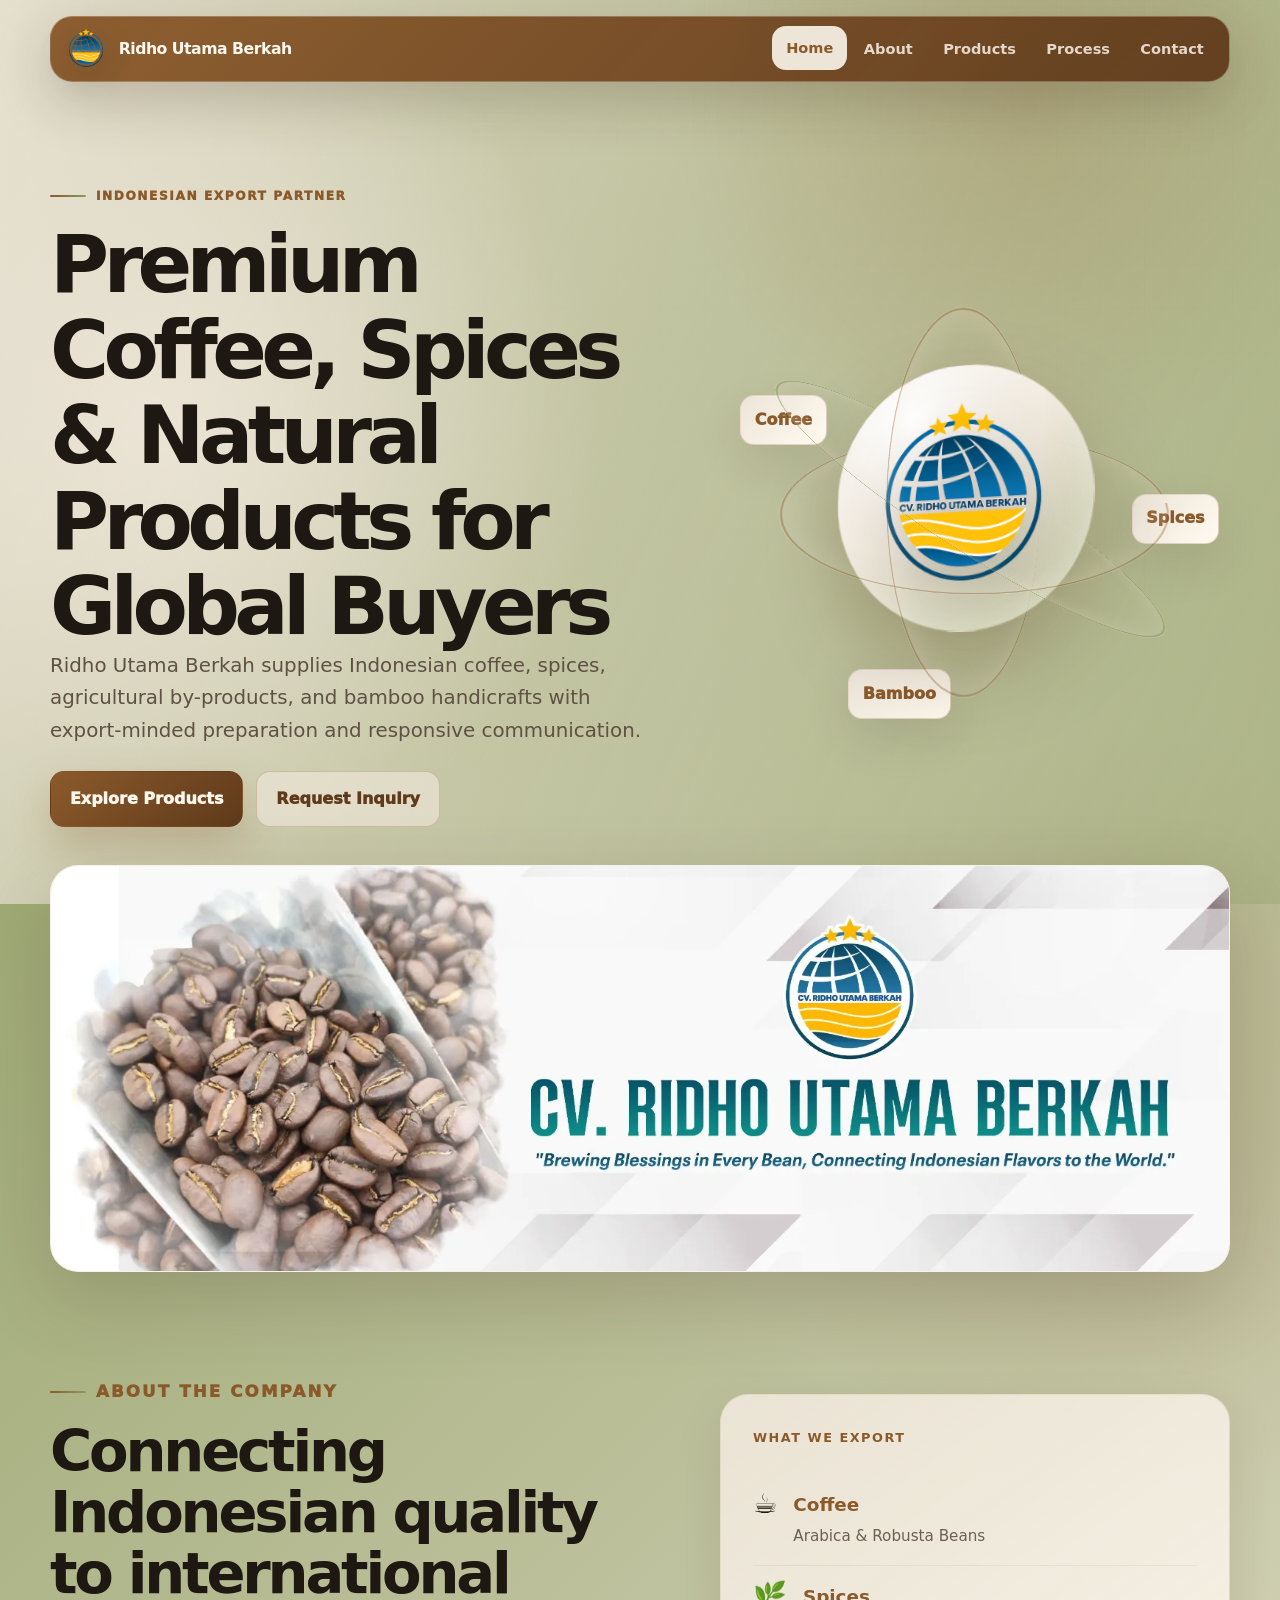
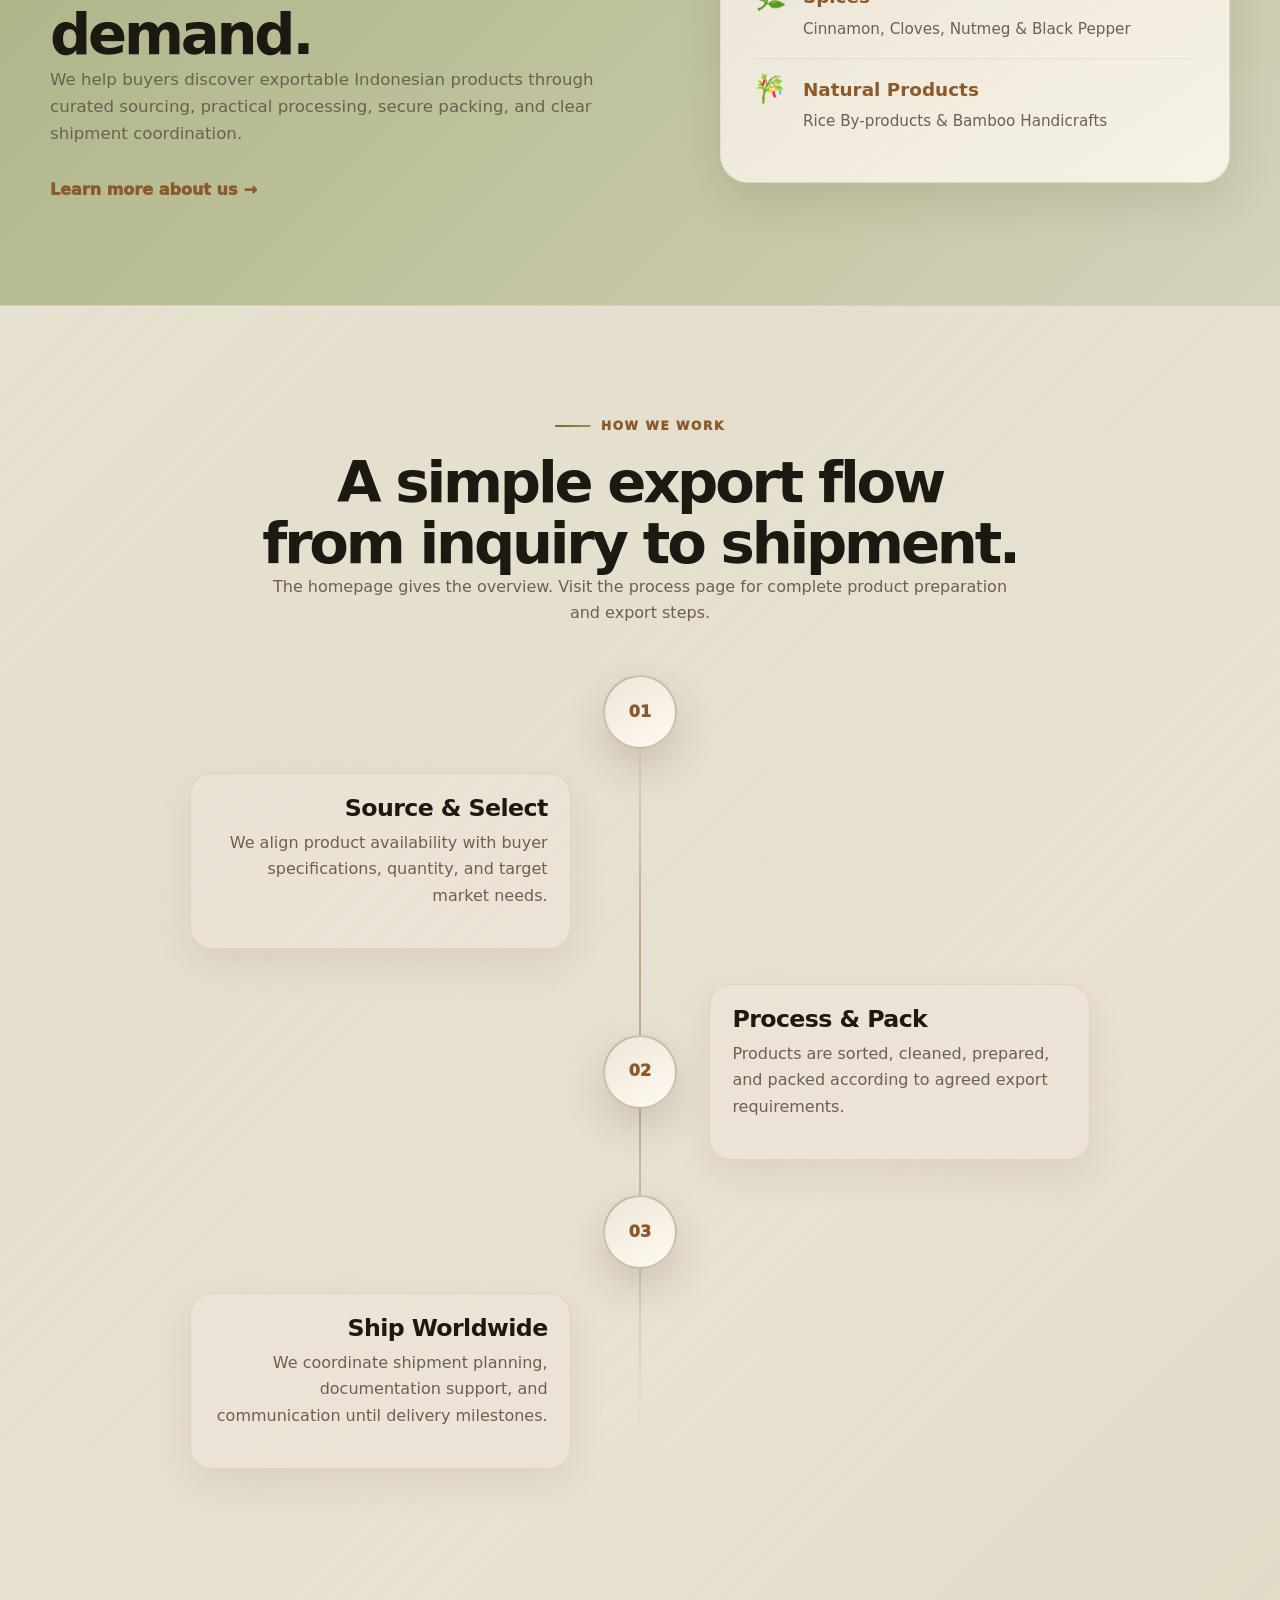
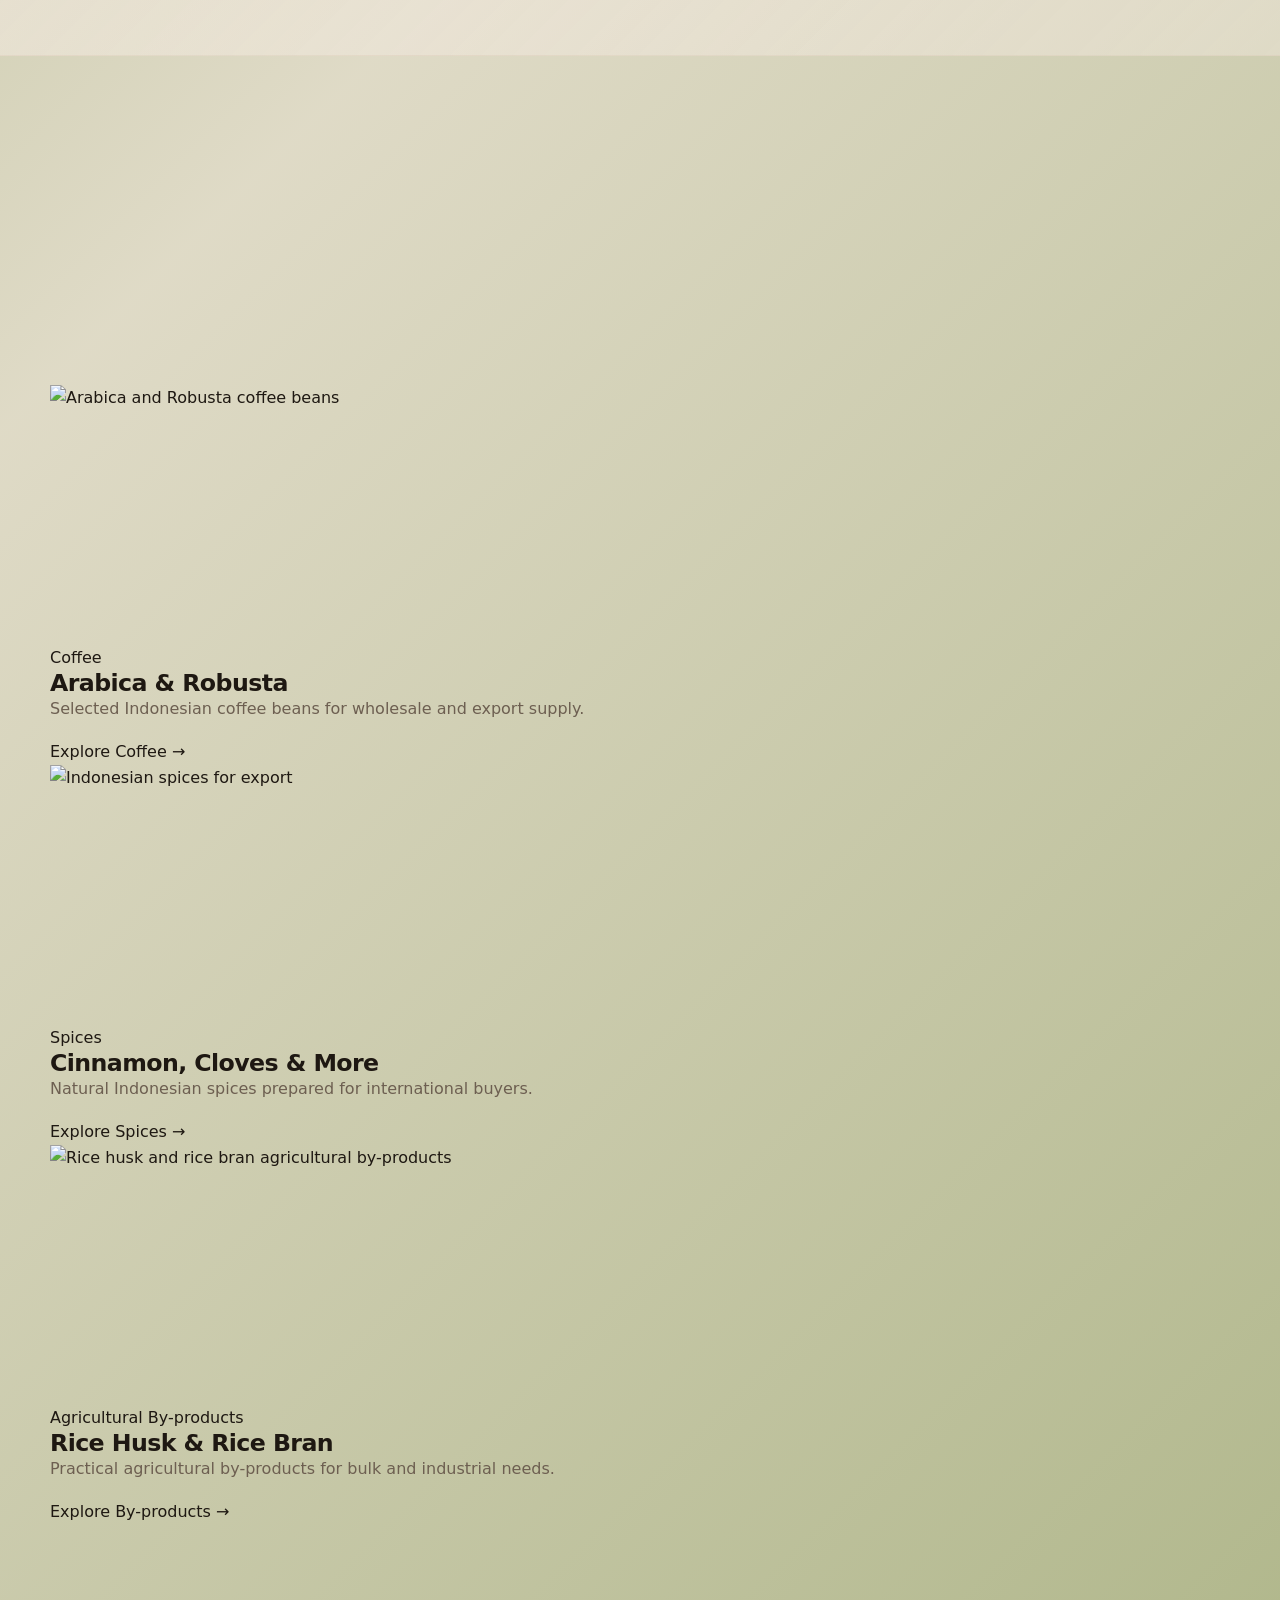
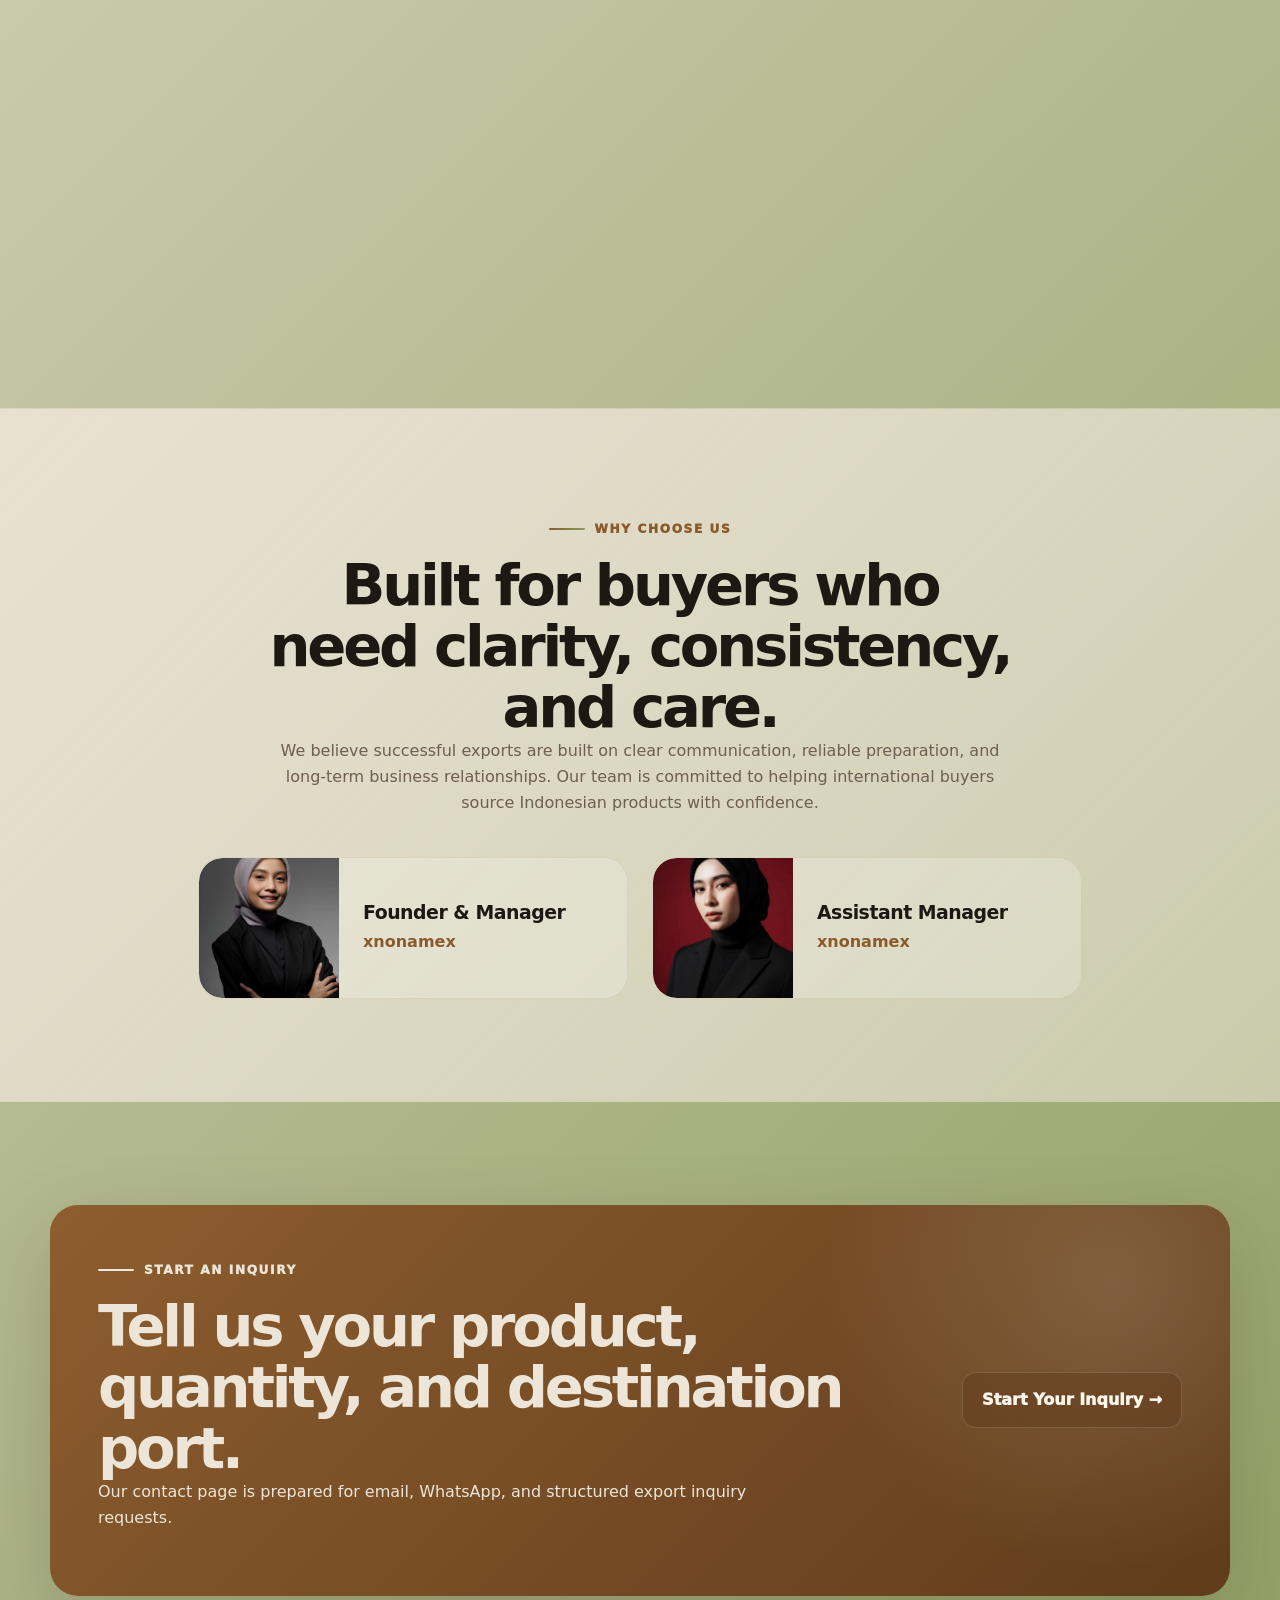
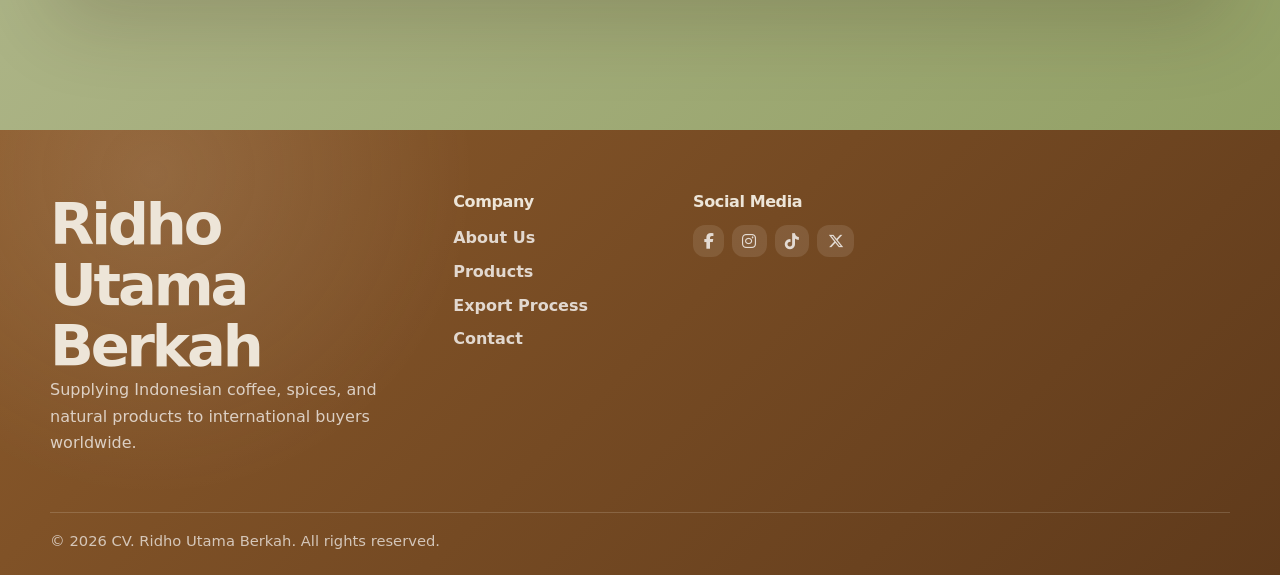
==== commit f7f997ec: "Update index.html" ====
--- a/index.html
+++ b/index.html
@@ -191,21 +191,65 @@
   </div>
 </section>
 
-    <section class="section-pad featured-products">
-      <div class="container">
-        <div class="section-head reveal">
-          <p class="eyebrow">Export Categories</p>
-          <h2>Focused product lines for international buyers.</h2>
-          <p>Explore the full catalog for coffee, spices, agricultural by-products, and bamboo handicrafts.</p>
-        </div>
-        <div class="category-grid">
-          <a class="category-card reveal" data-tilt href="product.html#coffee"><span>Coffee</span><strong>Arabica & Robusta</strong></a>
-          <a class="category-card reveal" data-tilt href="product.html#spices"><span>Spices</span><strong>Cinnamon, Cloves & More</strong></a>
-          <a class="category-card reveal" data-tilt href="product.html#agri"><span>Agricultural By-products</span><strong>Rice Husk & Rice Bran</strong></a>
-          <a class="category-card reveal" data-tilt href="product.html#craft"><span>Handicrafts</span><strong>Bamboo Homeware</strong></a>
-        </div>
-      </div>
-    </section>
+<section class="section-pad featured-products">
+  <div class="container">
+    <div class="section-head reveal">
+      <p class="eyebrow">Export Categories</p>
+      <h2>Focused product lines for international buyers.</h2>
+      <p>Explore the full catalog for coffee, spices, agricultural by-products, and bamboo handicrafts.</p>
+    </div>
+
+    <div class="home-product-grid">
+      <article class="home-product-card reveal" data-tilt>
+        <div class="home-product-image">
+          <img src="assets/img/coffee-card.webp" alt="Arabica and Robusta coffee beans" loading="lazy" width="420" height="260">
+        </div>
+        <div class="home-product-body">
+          <span class="home-product-label">Coffee</span>
+          <h3>Arabica & Robusta</h3>
+          <p>Selected Indonesian coffee beans for wholesale and export supply.</p>
+          <a href="product.html#coffee">Explore Coffee →</a>
+        </div>
+      </article>
+
+      <article class="home-product-card reveal" data-tilt>
+        <div class="home-product-image">
+          <img src="assets/img/spices-card.webp" alt="Indonesian spices for export" loading="lazy" width="420" height="260">
+        </div>
+        <div class="home-product-body">
+          <span class="home-product-label">Spices</span>
+          <h3>Cinnamon, Cloves & More</h3>
+          <p>Natural Indonesian spices prepared for international buyers.</p>
+          <a href="product.html#spices">Explore Spices →</a>
+        </div>
+      </article>
+
+      <article class="home-product-card reveal" data-tilt>
+        <div class="home-product-image">
+          <img src="assets/img/agri-card.webp" alt="Rice husk and rice bran agricultural by-products" loading="lazy" width="420" height="260">
+        </div>
+        <div class="home-product-body">
+          <span class="home-product-label">Agricultural By-products</span>
+          <h3>Rice Husk & Rice Bran</h3>
+          <p>Practical agricultural by-products for bulk and industrial needs.</p>
+          <a href="product.html#agri">Explore By-products →</a>
+        </div>
+      </article>
+
+      <article class="home-product-card reveal" data-tilt>
+        <div class="home-product-image">
+          <img src="assets/img/bamboo-card.webp" alt="Bamboo handicrafts from Indonesia" loading="lazy" width="420" height="260">
+        </div>
+        <div class="home-product-body">
+          <span class="home-product-label">Handicrafts</span>
+          <h3>Bamboo Homeware</h3>
+          <p>Handcrafted bamboo products with natural Indonesian character.</p>
+          <a href="product.html#craft">Explore Handicrafts →</a>
+        </div>
+      </article>
+    </div>
+  </div>
+</section>
 
     <section class="section-pad why-section soft-panel">
       <div class="container">
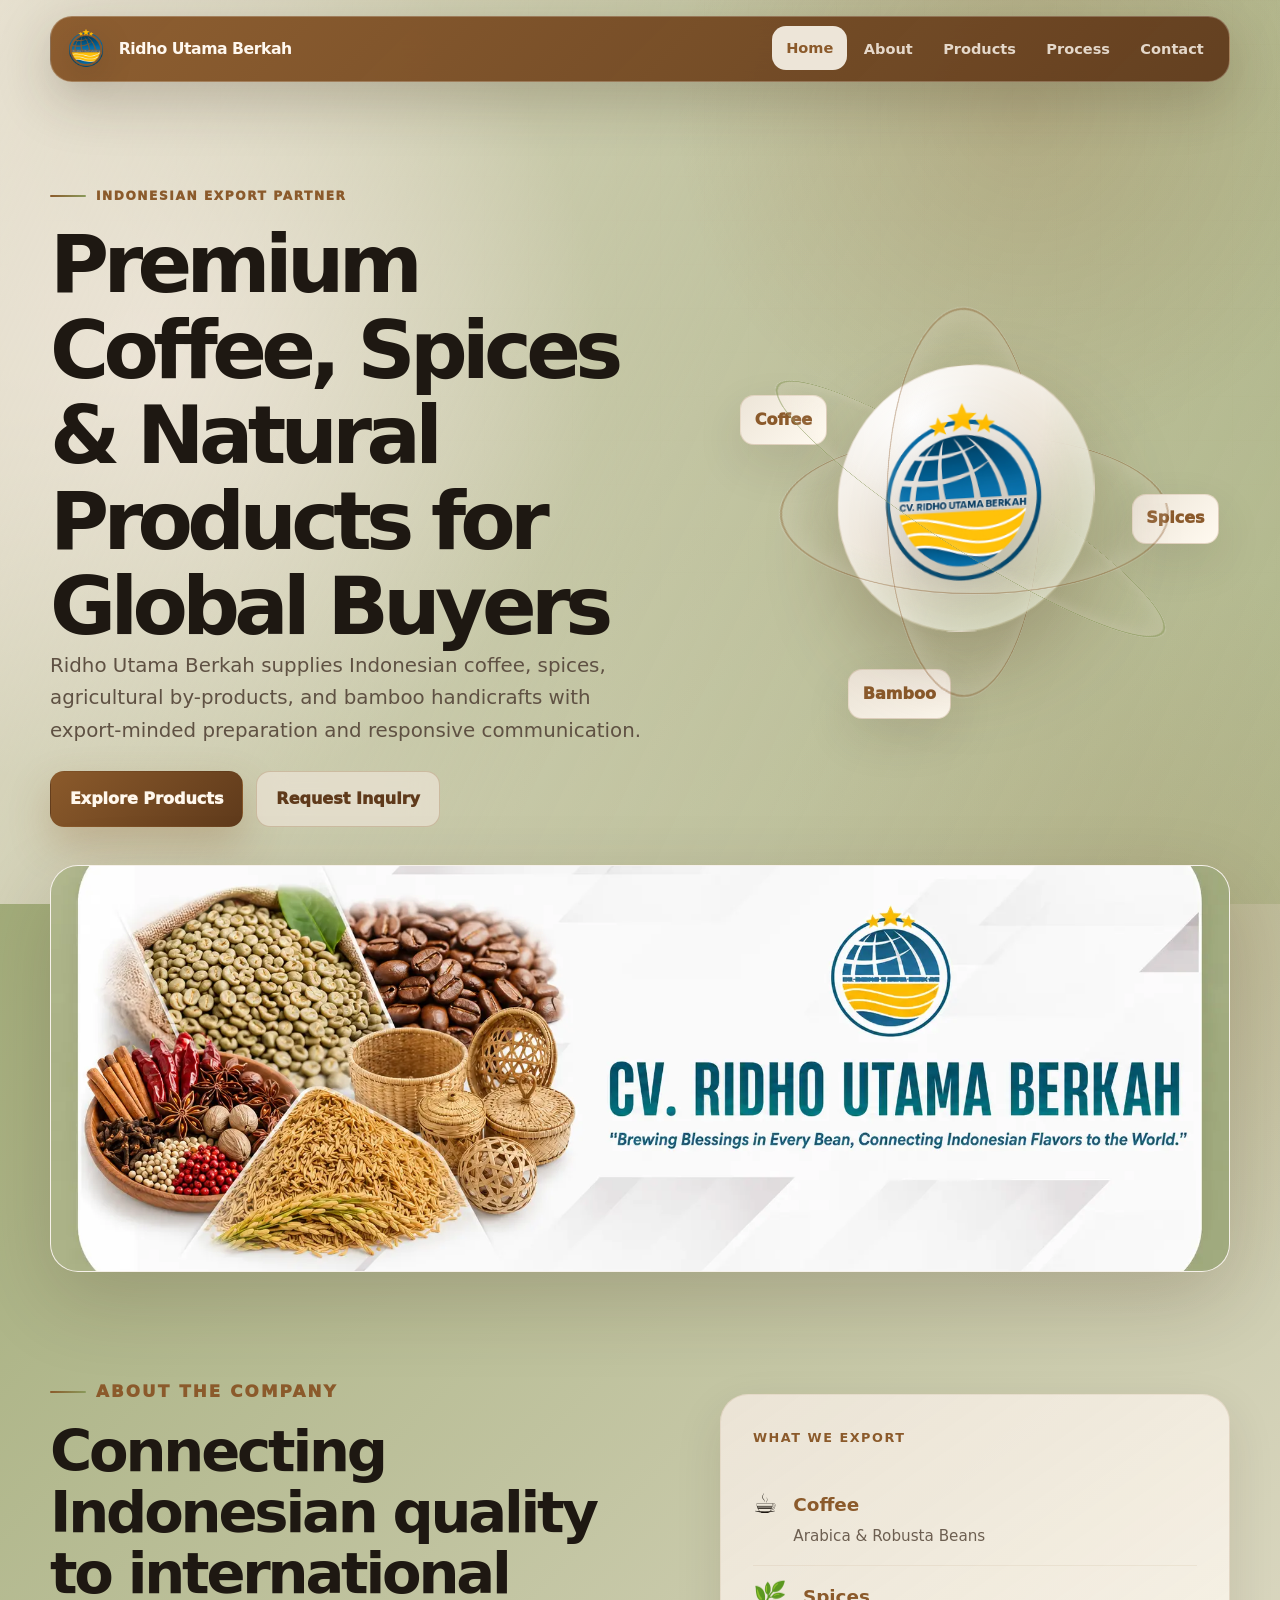
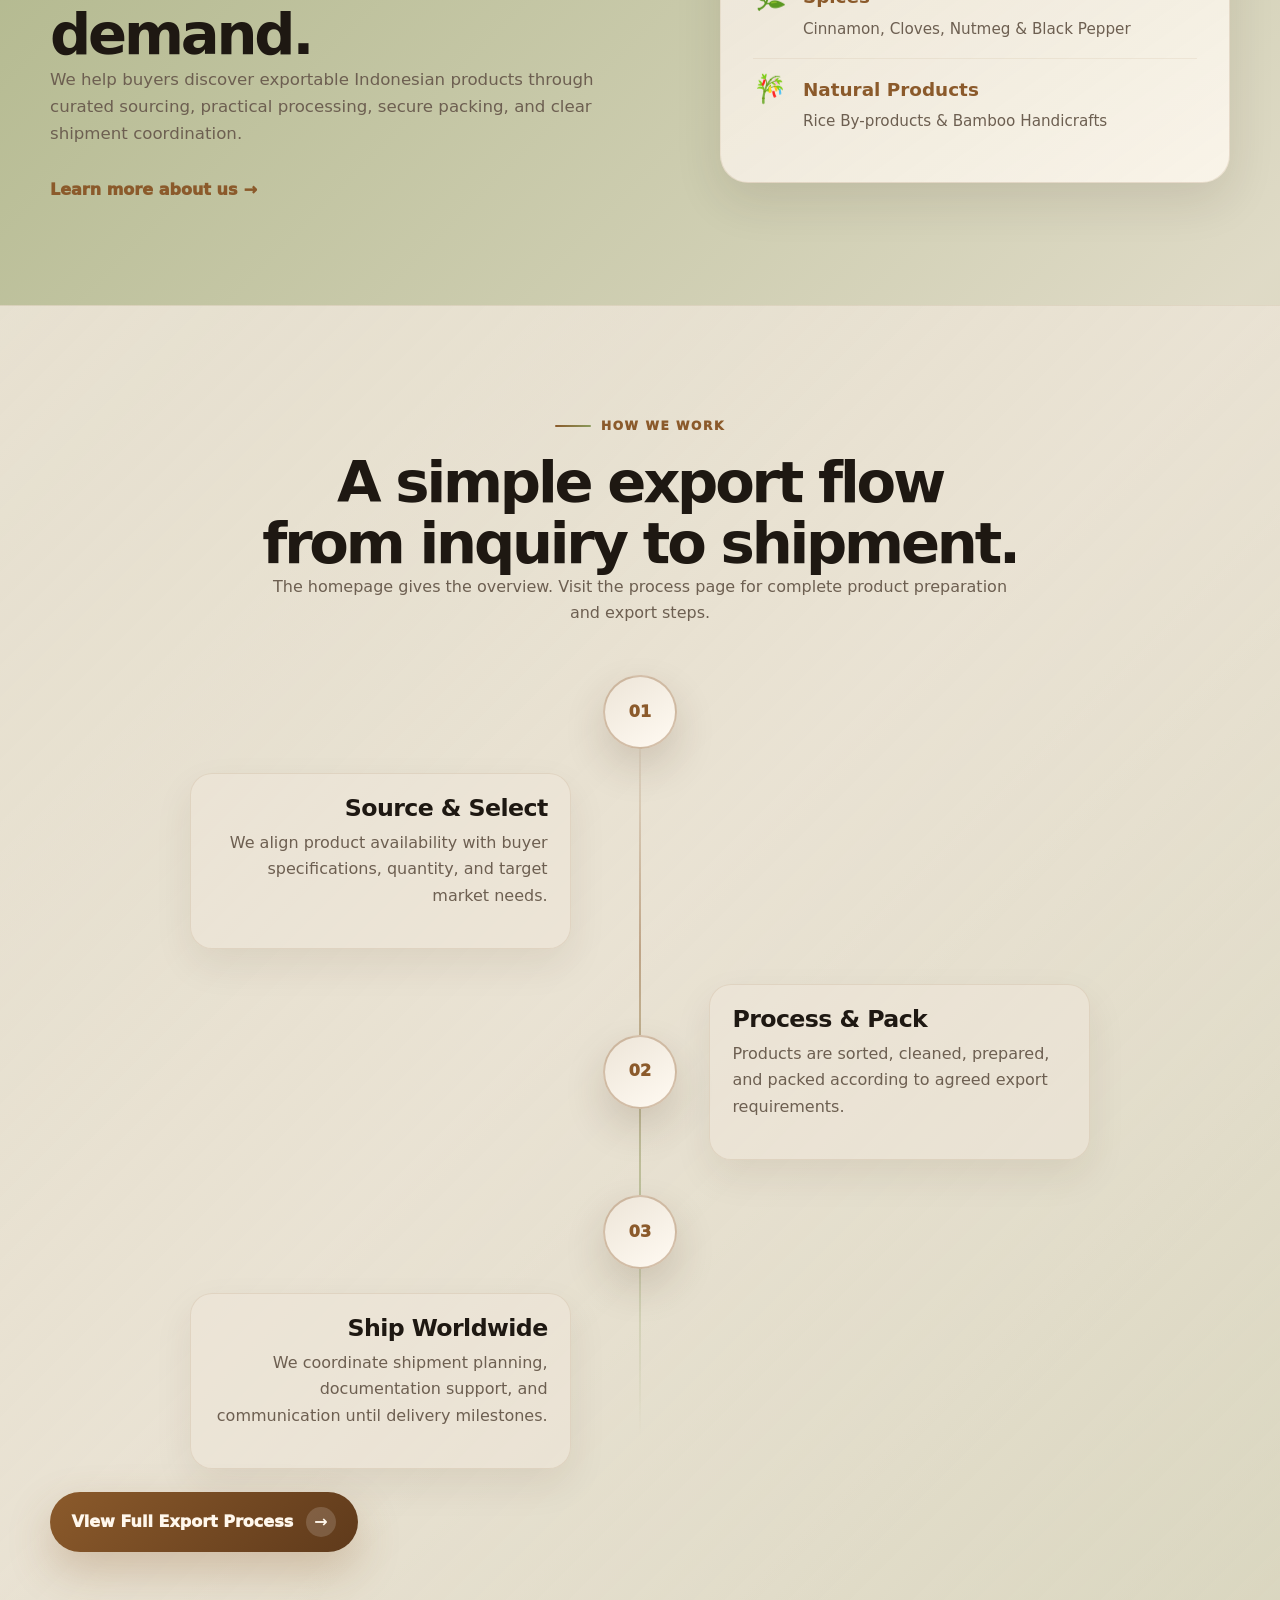
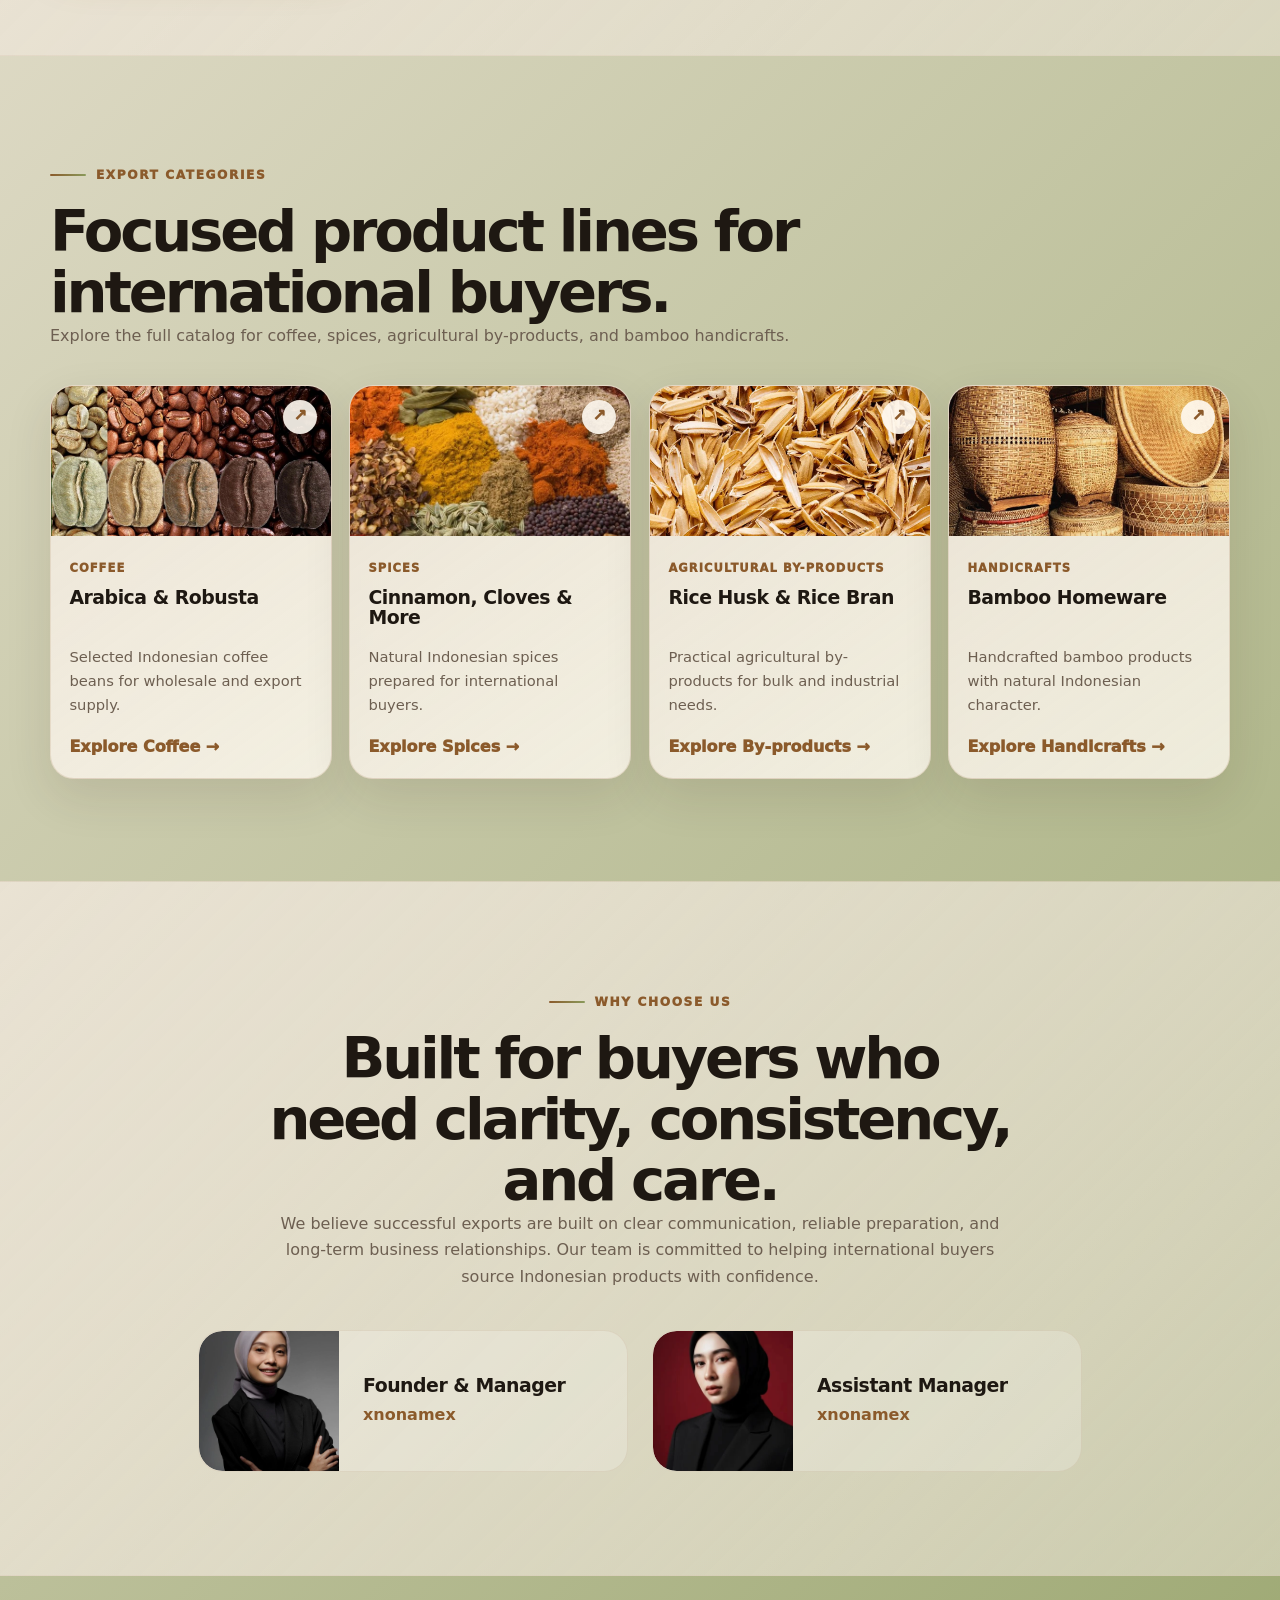
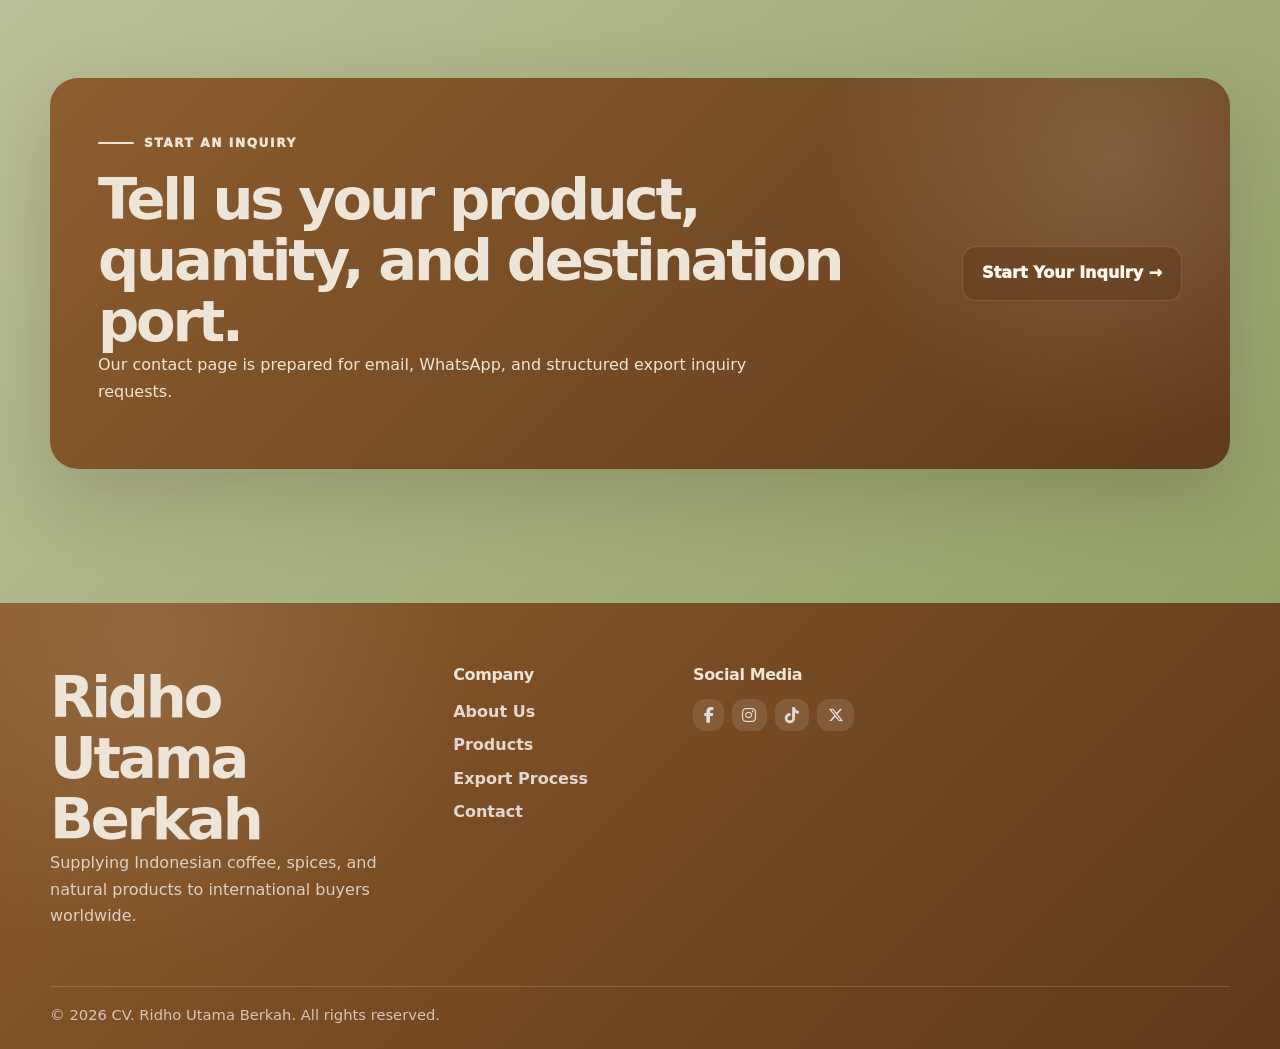
==== commit 2cd768d9: "Update index.html" ====
--- a/index.html
+++ b/index.html
@@ -15,13 +15,13 @@
   <meta property="og:type" content="website">
   <meta property="og:title" content="Ridho Utama Berkah | Indonesian Coffee, Spices & Natural Products Exporter">
   <meta property="og:description" content="International supplier of Indonesian coffee, spices, agricultural by-products, and bamboo handicrafts with export-ready service for global buyers.">
-  <meta property="og:image" content="https://ridhoutamaberkah.com/assets/img/brand-banner.webp">
+  <meta property="og:image" content="https://ridhoutamaberkah.com/assets/img/brand-banner-home.webp">
   <meta property="og:site_name" content="Ridho Utama Berkah">
   
   <meta name="twitter:card" content="summary_large_image">
   <meta name="twitter:title" content="Ridho Utama Berkah | Indonesian Coffee, Spices & Natural Products Exporter">
   <meta name="twitter:description" content="International supplier of Indonesian coffee, spices, agricultural by-products, and bamboo handicrafts for global buyers.">
-  <meta name="twitter:image" content="https://ridhoutamaberkah.com/assets/img/brand-banner.webp">
+  <meta name="twitter:image" content="https://ridhoutamaberkah.com/assets/img/brand-banner-home.webp">
   <link rel="icon" type="image/png" href="assets/img/favicon.png">
   <link rel="apple-touch-icon" href="assets/img/apple-touch-icon.png">
   <script>document.documentElement.classList.add('js');</script>
@@ -106,7 +106,7 @@
 
     <section class="brand-strip" aria-label="Company banner">
       <div class="container banner-card reveal">
-        <img src="assets/img/brand-banner.webp" alt="Coffee beans and Ridho Utama Berkah banner" loading="lazy">
+        <img src="assets/img/brand-banner-home.webp" alt="Coffee beans and Ridho Utama Berkah banner" loading="lazy">
       </div>
     </section>
 
--- a/assets/css/styles.css
+++ b/assets/css/styles.css
@@ -1304,3 +1304,108 @@
     object-fit:contain !important;
   }
 }
+
+.home-product-grid{
+  display:grid;
+  grid-template-columns:repeat(4, minmax(0, 1fr));
+  gap:1.1rem;
+}
+
+.home-product-card{
+  overflow:hidden;
+  border-radius:24px;
+  background:linear-gradient(145deg, rgba(237,229,216,.96), rgba(255,250,241,.78));
+  border:1px solid rgba(139,90,43,.14);
+  box-shadow:var(--soft-shadow);
+  transition:transform .25s ease, box-shadow .25s ease;
+}
+
+.home-product-card:hover{
+  transform:translateY(-5px);
+  box-shadow:0 22px 50px rgba(61,38,19,.14);
+}
+
+.home-product-image{
+  position:relative;
+  height:150px;
+  overflow:hidden;
+}
+
+.home-product-image::after{
+  content:"↗";
+  position:absolute;
+  top:.85rem;
+  right:.85rem;
+  width:34px;
+  height:34px;
+  display:grid;
+  place-items:center;
+  border-radius:50%;
+  background:rgba(255,250,241,.9);
+  color:var(--brown);
+  font-weight:950;
+}
+
+.home-product-image img{
+  width:100%;
+  height:100%;
+  object-fit:cover;
+  display:block;
+  transition:transform .35s ease;
+}
+
+.home-product-card:hover .home-product-image img{
+  transform:scale(1.05);
+}
+
+.home-product-body{
+  padding:1.15rem;
+}
+
+.home-product-label{
+  display:inline-block;
+  margin-bottom:.55rem;
+  color:var(--brown);
+  font-size:.72rem;
+  font-weight:950;
+  text-transform:uppercase;
+  letter-spacing:.09em;
+}
+
+.home-product-body h3{
+  min-height:2.5em;
+  font-size:1.18rem;
+  margin-bottom:.65rem;
+}
+
+.home-product-body p{
+  min-height:4.8em;
+  font-size:.92rem;
+  margin-bottom:1rem;
+}
+
+.home-product-body a{
+  color:var(--brown);
+  font-weight:950;
+}
+
+@media(max-width:1040px){
+  .home-product-grid{
+    grid-template-columns:repeat(2, minmax(0, 1fr));
+  }
+}
+
+@media(max-width:620px){
+  .home-product-grid{
+    grid-template-columns:1fr;
+  }
+
+  .home-product-image{
+    height:180px;
+  }
+
+  .home-product-body h3,
+  .home-product-body p{
+    min-height:auto;
+  }
+}
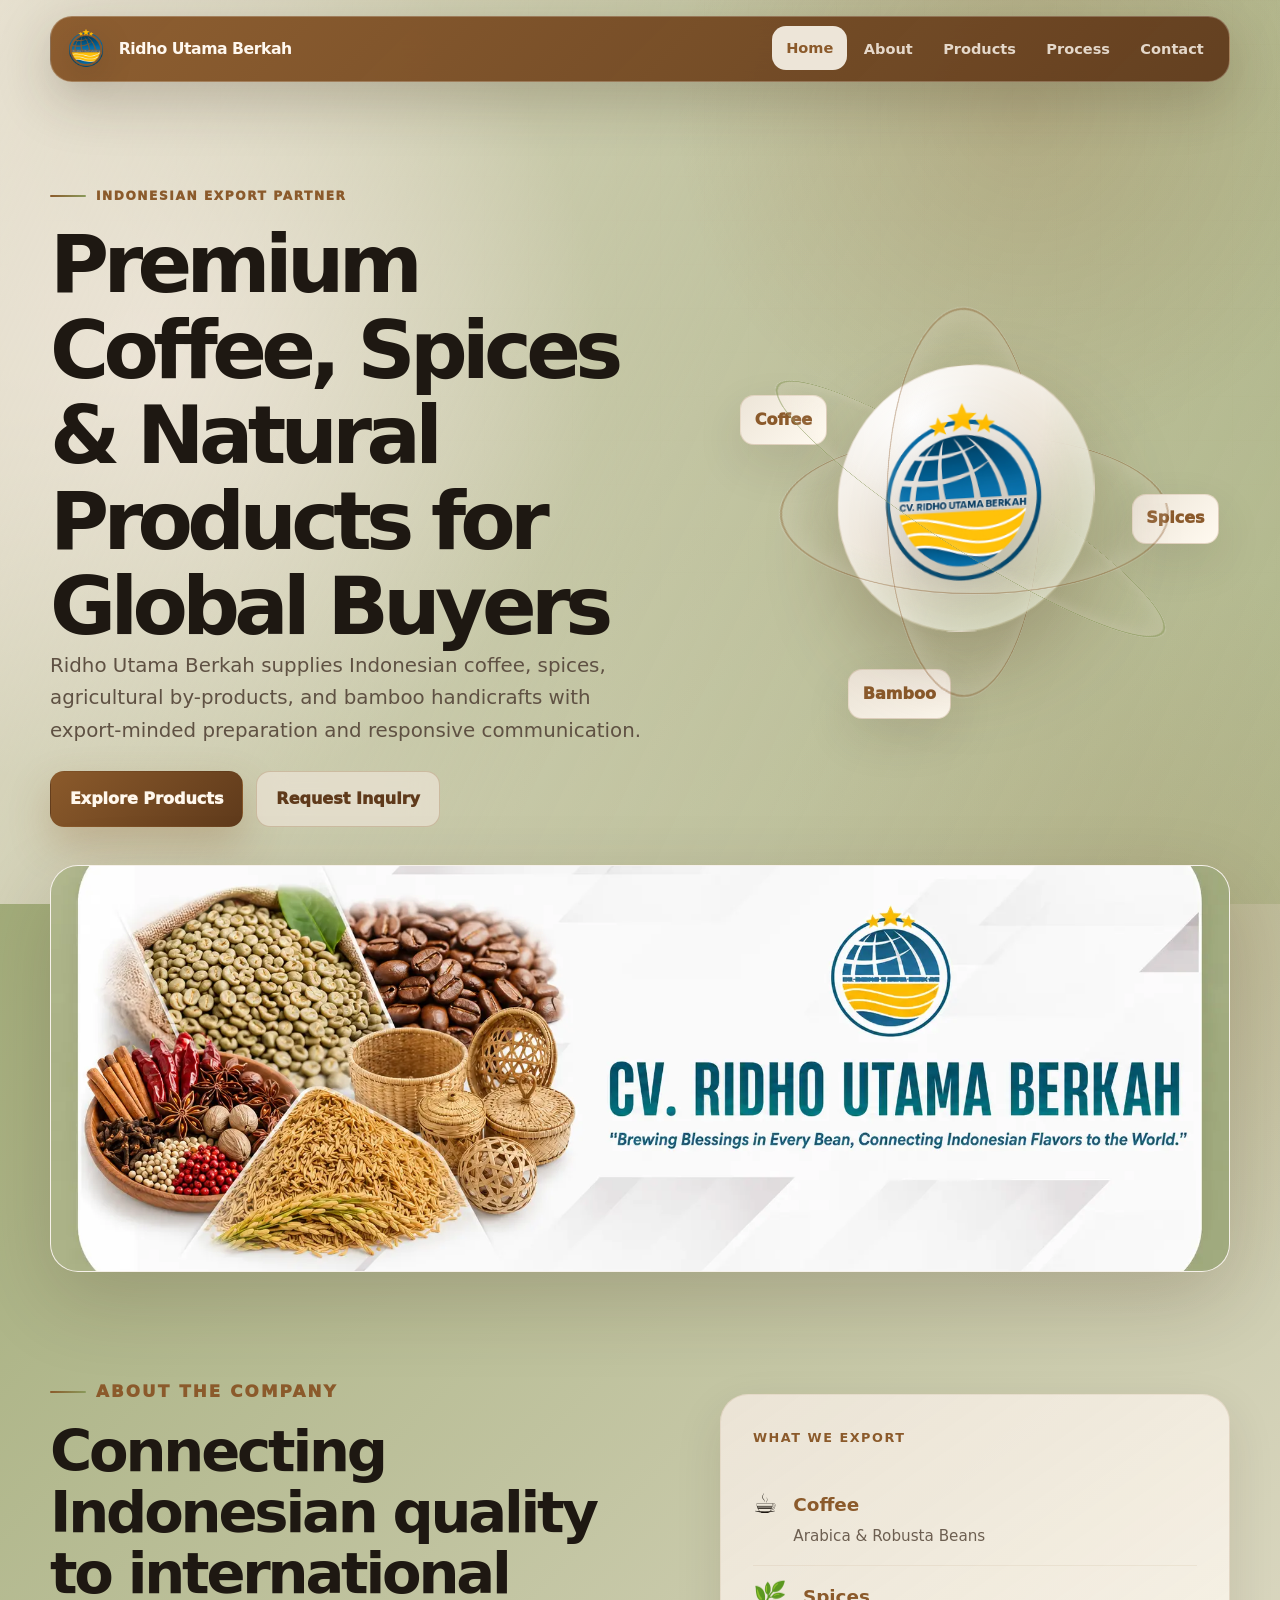
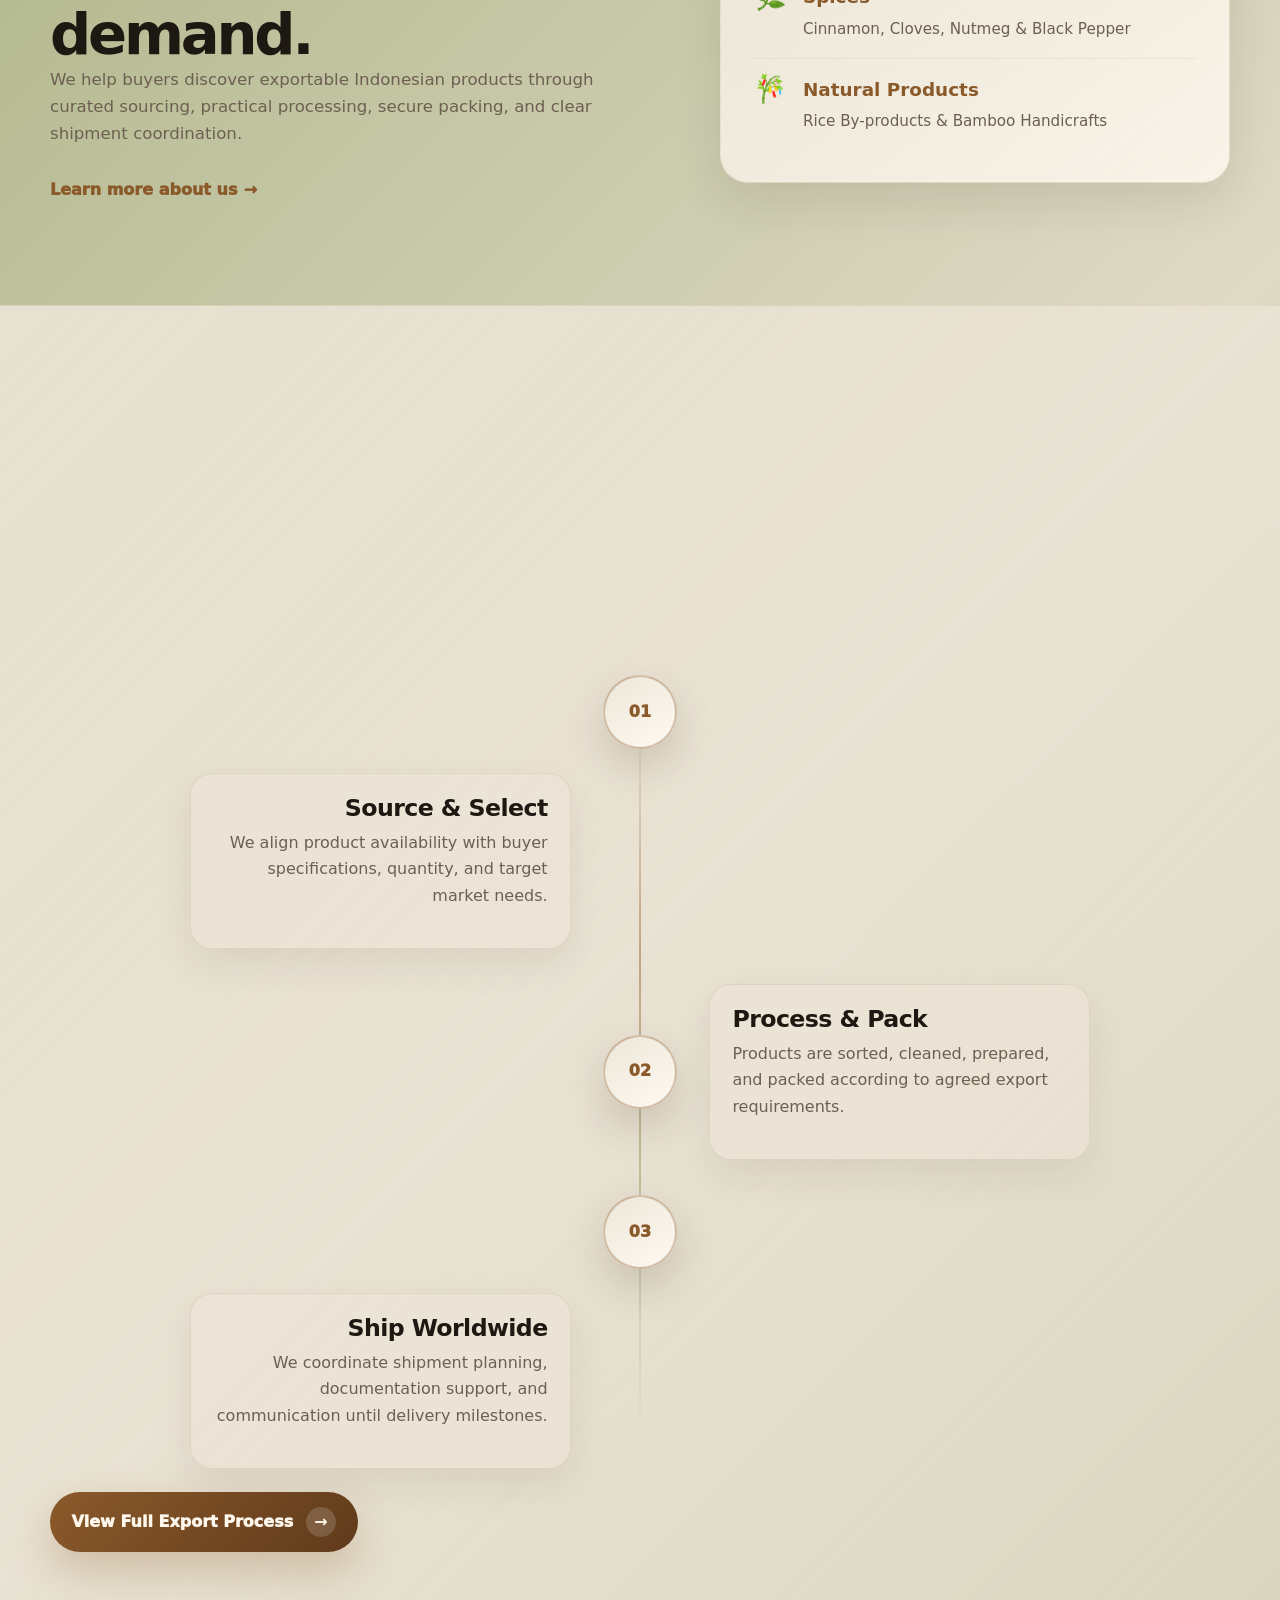
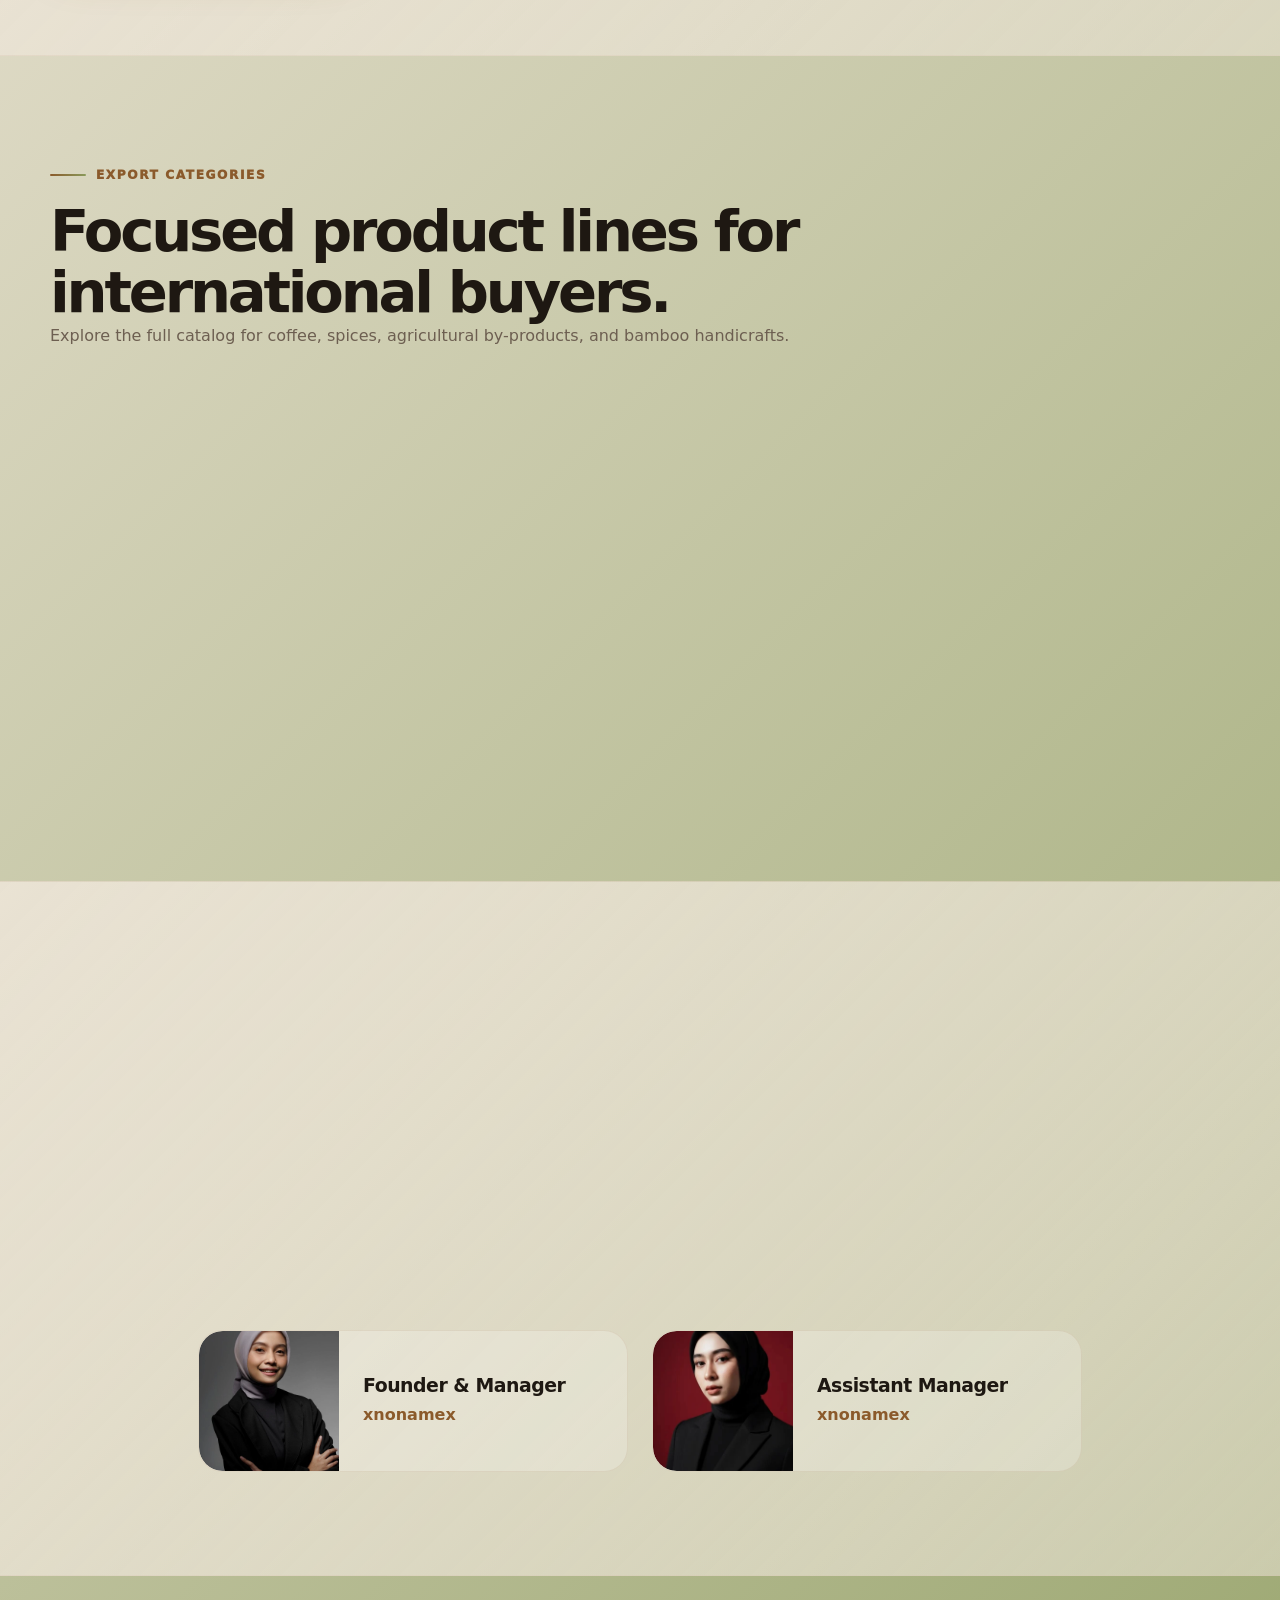
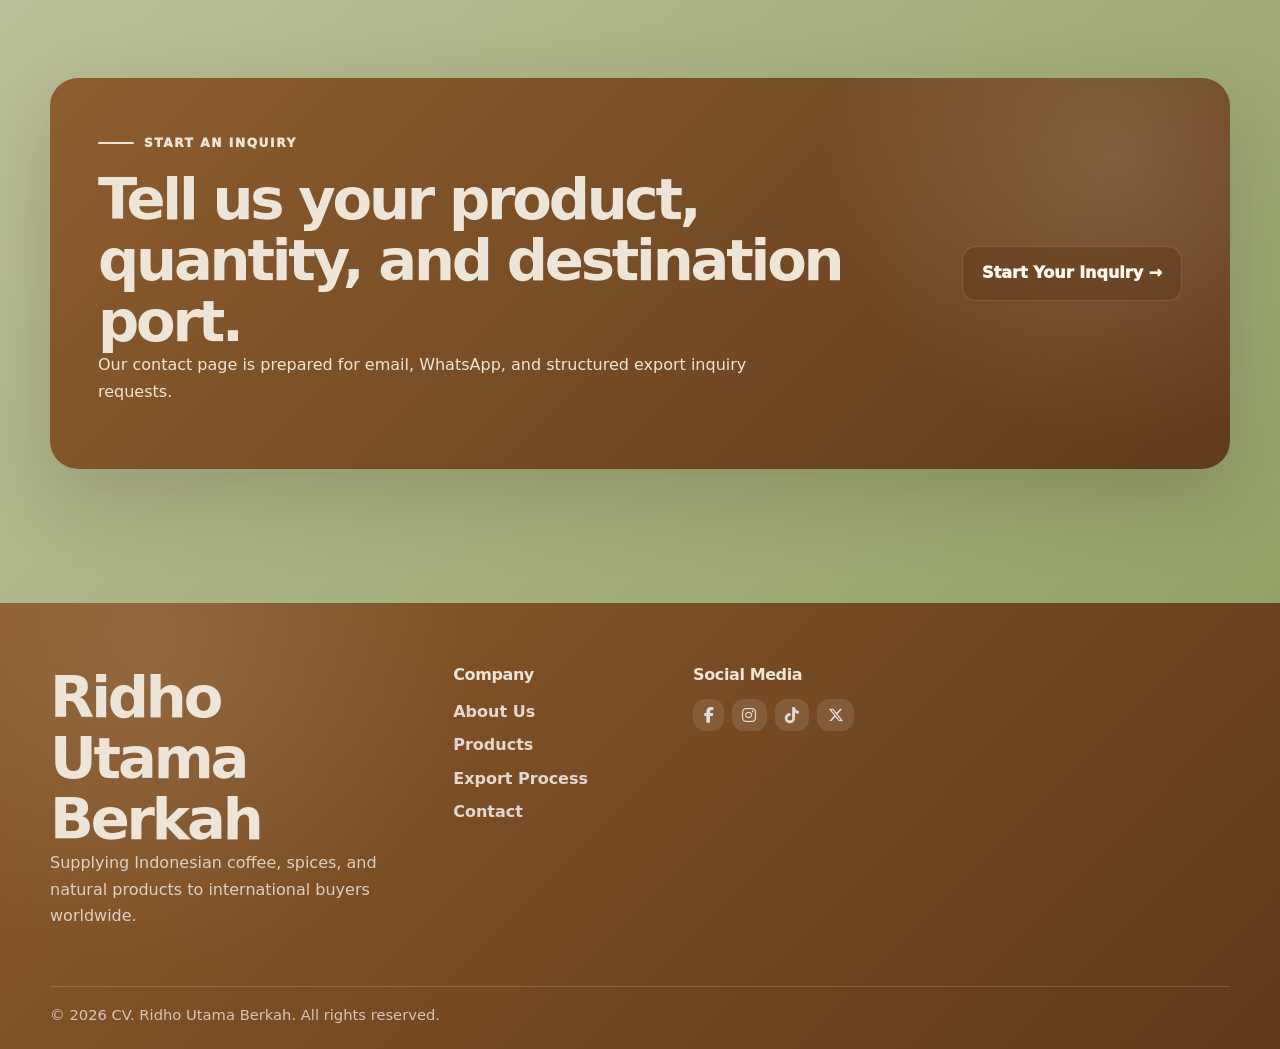
==== commit ff45ccdc: "Update index.html" ====
--- a/index.html
+++ b/index.html
@@ -70,7 +70,7 @@
         <a href="index.html" data-nav="index">Home</a>
 <a href="about.html" data-nav="about">About</a>
 <a href="product.html" data-nav="product">Products</a>
-<a href="procces.html" data-nav="procces">Process</a>
+<a href="process.html" data-nav="procces">Process</a>
 <a href="contact.html" data-nav="contact">Contact</a>
       </div>
     </nav>
@@ -183,7 +183,7 @@
     </div>
 
     <div class="center cta-row reveal">
-      <a class="process-cta" href="procces.html">
+      <a class="process-cta" href="process.html">
         <span>View Full Export Process</span>
         <strong>→</strong>
       </a>
@@ -309,7 +309,7 @@
         <h3>Company</h3>
         <a href="about.html">About Us</a>
         <a href="product.html">Products</a>
-        <a href="procces.html">Export Process</a>
+        <a href="process.html">Export Process</a>
         <a href="contact.html">Contact</a>
       </section>
       <section>
--- a/assets/css/styles.css
+++ b/assets/css/styles.css
@@ -520,13 +520,13 @@
 .process-hero-card img { width: 100%; border-radius: var(--radius-xl); box-shadow: var(--soft-shadow); }
 .logo-float {
   position: absolute;
-  width: 108px;
-  height: 108px;
+  width: 70px;
+  height: 70px;
   object-fit: contain;
   right: -12px;
   top: -38px;
   border-radius: 24px;
-  background: var(--cream);
+  background: #a2aa78;
   padding: .48rem;
   box-shadow: var(--shadow);
   z-index: 2;
@@ -1409,3 +1409,246 @@
     min-height:auto;
   }
 }
+
+/* ================================
+   About Page Additional Sections
+================================ */
+
+.feature-grid {
+  display: grid;
+  grid-template-columns: repeat(3, minmax(0, 1fr));
+  gap: 1.4rem;
+  margin-top: 2.4rem;
+}
+
+.feature-card {
+  position: relative;
+  padding: 1.8rem;
+  border-radius: 24px;
+  background: rgba(255, 255, 255, 0.86);
+  border: 1px solid rgba(139, 90, 43, 0.14);
+  box-shadow: 0 18px 45px rgba(64, 42, 24, 0.08);
+  overflow: hidden;
+  transition: transform 0.25s ease, box-shadow 0.25s ease, border-color 0.25s ease;
+}
+
+.feature-card::before {
+  content: "";
+  position: absolute;
+  width: 120px;
+  height: 120px;
+  right: -45px;
+  top: -45px;
+  border-radius: 50%;
+  background: rgba(139, 90, 43, 0.08);
+}
+
+.feature-card::after {
+  content: "";
+  position: absolute;
+  width: 72px;
+  height: 72px;
+  right: 22px;
+  bottom: -28px;
+  border-radius: 50%;
+  background: rgba(46, 94, 78, 0.08);
+}
+
+.feature-card:hover {
+  transform: translateY(-6px);
+  border-color: rgba(139, 90, 43, 0.28);
+  box-shadow: 0 24px 55px rgba(64, 42, 24, 0.13);
+}
+
+.feature-card h3 {
+  position: relative;
+  z-index: 1;
+  margin-bottom: 0.75rem;
+  color: var(--brown-dark);
+  font-size: 1.15rem;
+}
+
+.feature-card p {
+  position: relative;
+  z-index: 1;
+  color: var(--muted);
+  line-height: 1.75;
+}
+
+.faq-list {
+  display: grid;
+  gap: 1rem;
+  margin-top: 2.4rem;
+  max-width: 920px;
+  margin-left: auto;
+  margin-right: auto;
+}
+
+.faq-item {
+  padding: 1.45rem 1.6rem;
+  border-radius: 22px;
+  background: rgba(255, 255, 255, 0.88);
+  border: 1px solid rgba(139, 90, 43, 0.13);
+  box-shadow: 0 16px 40px rgba(64, 42, 24, 0.07);
+}
+
+.faq-item h3 {
+  margin-bottom: 0.55rem;
+  color: var(--brown-dark);
+  font-size: 1.05rem;
+}
+
+.faq-item p {
+  color: var(--muted);
+  line-height: 1.75;
+}
+
+.btn-secondary {
+  background: rgba(255, 255, 255, 0.8);
+  color: var(--brown-dark);
+  border: 1px solid rgba(139, 90, 43, 0.28);
+}
+
+.btn-secondary:hover {
+  background: var(--cream);
+  color: var(--brown-dark);
+  transform: translateY(-2px);
+}
+
+@media (max-width: 900px) {
+  .feature-grid {
+    grid-template-columns: repeat(2, minmax(0, 1fr));
+  }
+}
+
+@media (max-width: 640px) {
+  .feature-grid {
+    grid-template-columns: 1fr;
+  }
+
+  .feature-card,
+  .faq-item {
+    padding: 1.35rem;
+    border-radius: 18px;
+  }
+
+  .feature-card h3,
+  .faq-item h3 {
+    font-size: 1rem;
+  }
+}
+
+.product-feature-grid {
+  grid-template-columns: repeat(4, minmax(0, 1fr));
+}
+
+@media (max-width: 1100px) {
+  .product-feature-grid {
+    grid-template-columns: repeat(2, minmax(0, 1fr));
+  }
+}
+
+@media (max-width: 640px) {
+  .product-feature-grid {
+    grid-template-columns: 1fr;
+  }
+}
+
+/* ================================
+   About Vision & Mission Simple
+================================ */
+
+.about-vision-section {
+  position: relative;
+}
+
+.vision-mission-simple {
+  display: grid;
+  grid-template-columns: 0.9fr 1.1fr;
+  gap: 2.6rem;
+  align-items: start;
+  margin-top: 2.4rem;
+  padding-top: 2rem;
+  border-top: 1px solid rgba(139, 90, 43, 0.16);
+}
+
+.vision-simple,
+.mission-simple {
+  background: transparent;
+  box-shadow: none;
+  border: 0;
+}
+
+.vision-simple span,
+.mission-simple span {
+  display: inline-block;
+  margin-bottom: 0.75rem;
+  color: var(--brown);
+  font-size: 0.76rem;
+  font-weight: 900;
+  letter-spacing: 0.14em;
+  text-transform: uppercase;
+}
+
+.vision-simple h3 {
+  max-width: 520px;
+  color: var(--ink);
+  font-size: clamp(1.45rem, 2.3vw, 2.25rem);
+  line-height: 1.22;
+  letter-spacing: -0.035em;
+}
+
+.mission-simple ul {
+  display: grid;
+  gap: 0.85rem;
+  margin: 0;
+  padding: 0;
+  list-style: none;
+}
+
+.mission-simple li {
+  position: relative;
+  padding-left: 1.6rem;
+  color: var(--muted);
+  font-weight: 650;
+  line-height: 1.65;
+}
+
+.mission-simple li::before {
+  content: "";
+  position: absolute;
+  left: 0;
+  top: 0.65rem;
+  width: 8px;
+  height: 8px;
+  border-radius: 50%;
+  background: var(--brown);
+  box-shadow: 0 0 0 4px rgba(139, 90, 43, 0.12);
+}
+
+@media (max-width: 900px) {
+  .vision-mission-simple {
+    grid-template-columns: 1fr;
+    gap: 1.8rem;
+  }
+
+  .vision-simple h3 {
+    max-width: 100%;
+  }
+}
+
+@media (max-width: 640px) {
+  .vision-mission-simple {
+    margin-top: 1.8rem;
+    padding-top: 1.5rem;
+  }
+
+  .vision-simple h3 {
+    font-size: 1.45rem;
+    line-height: 1.24;
+  }
+
+  .mission-simple li {
+    font-size: 0.95rem;
+  }
+}
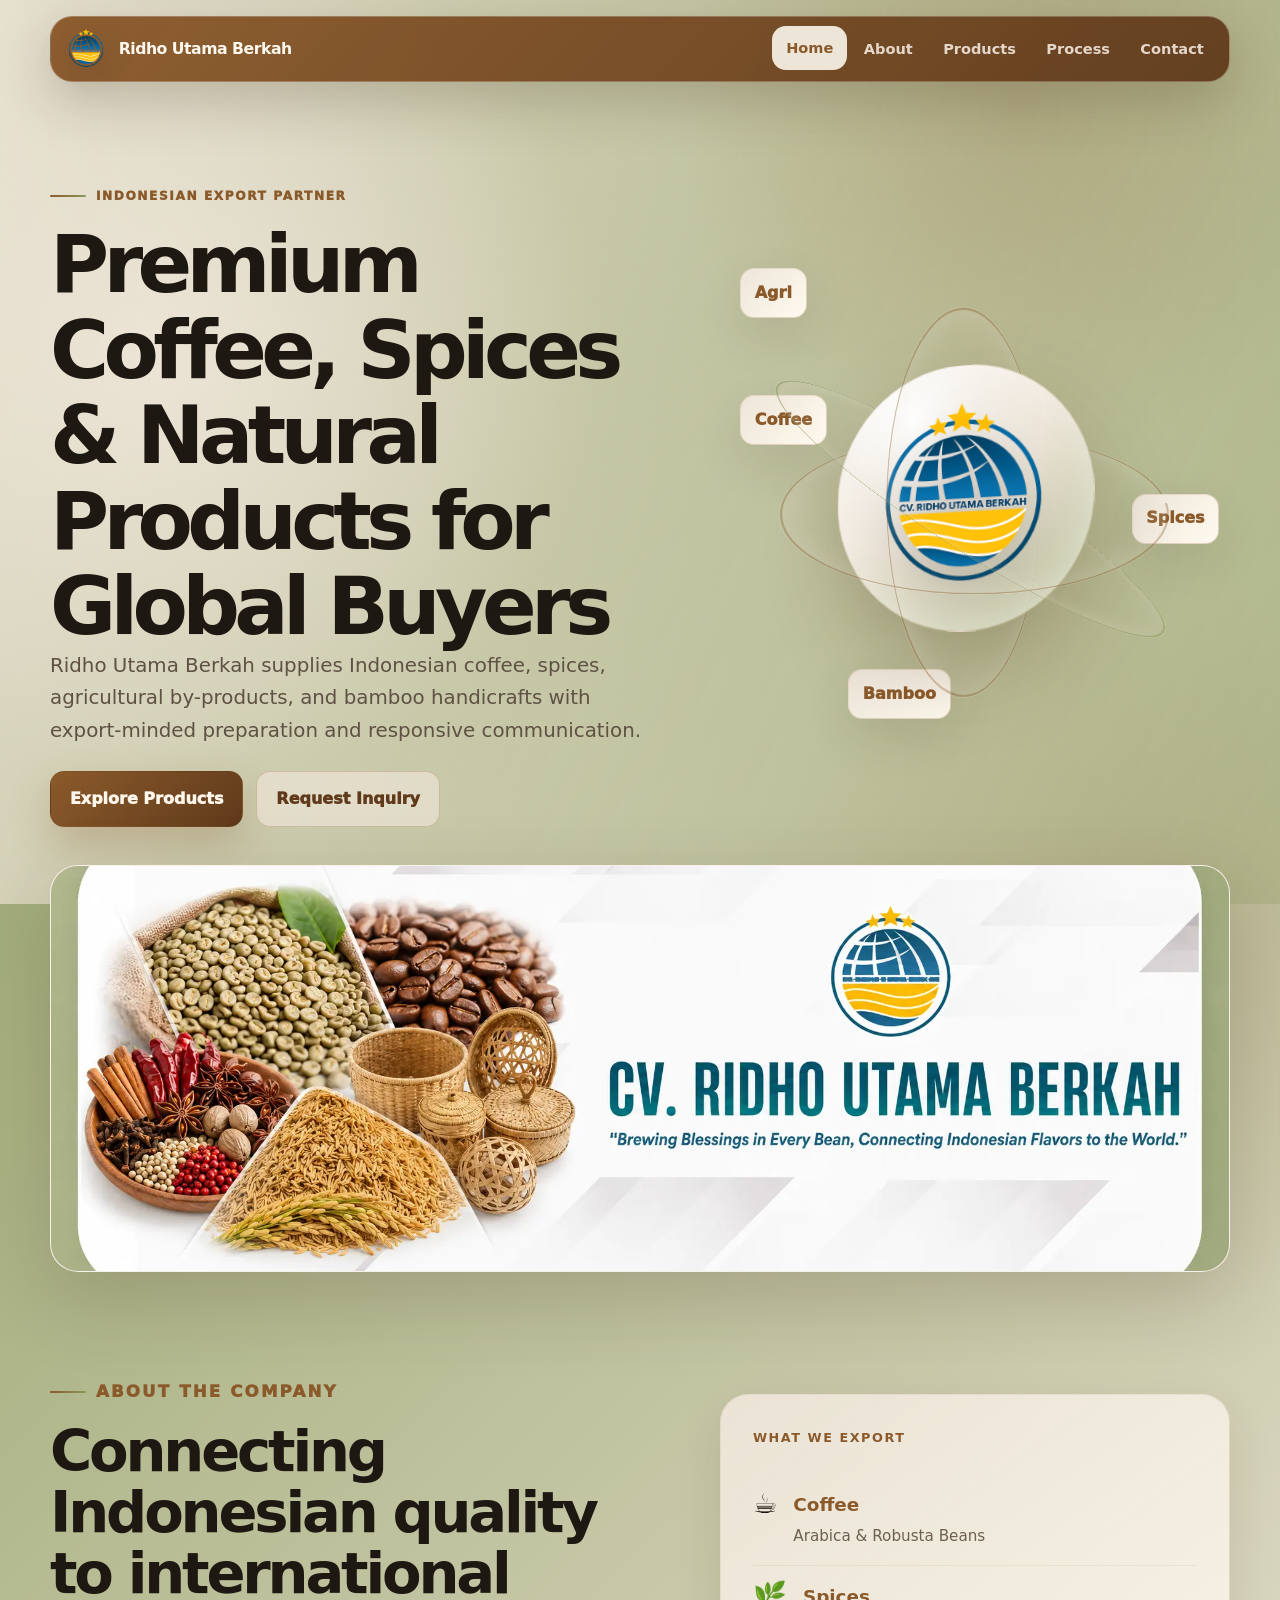
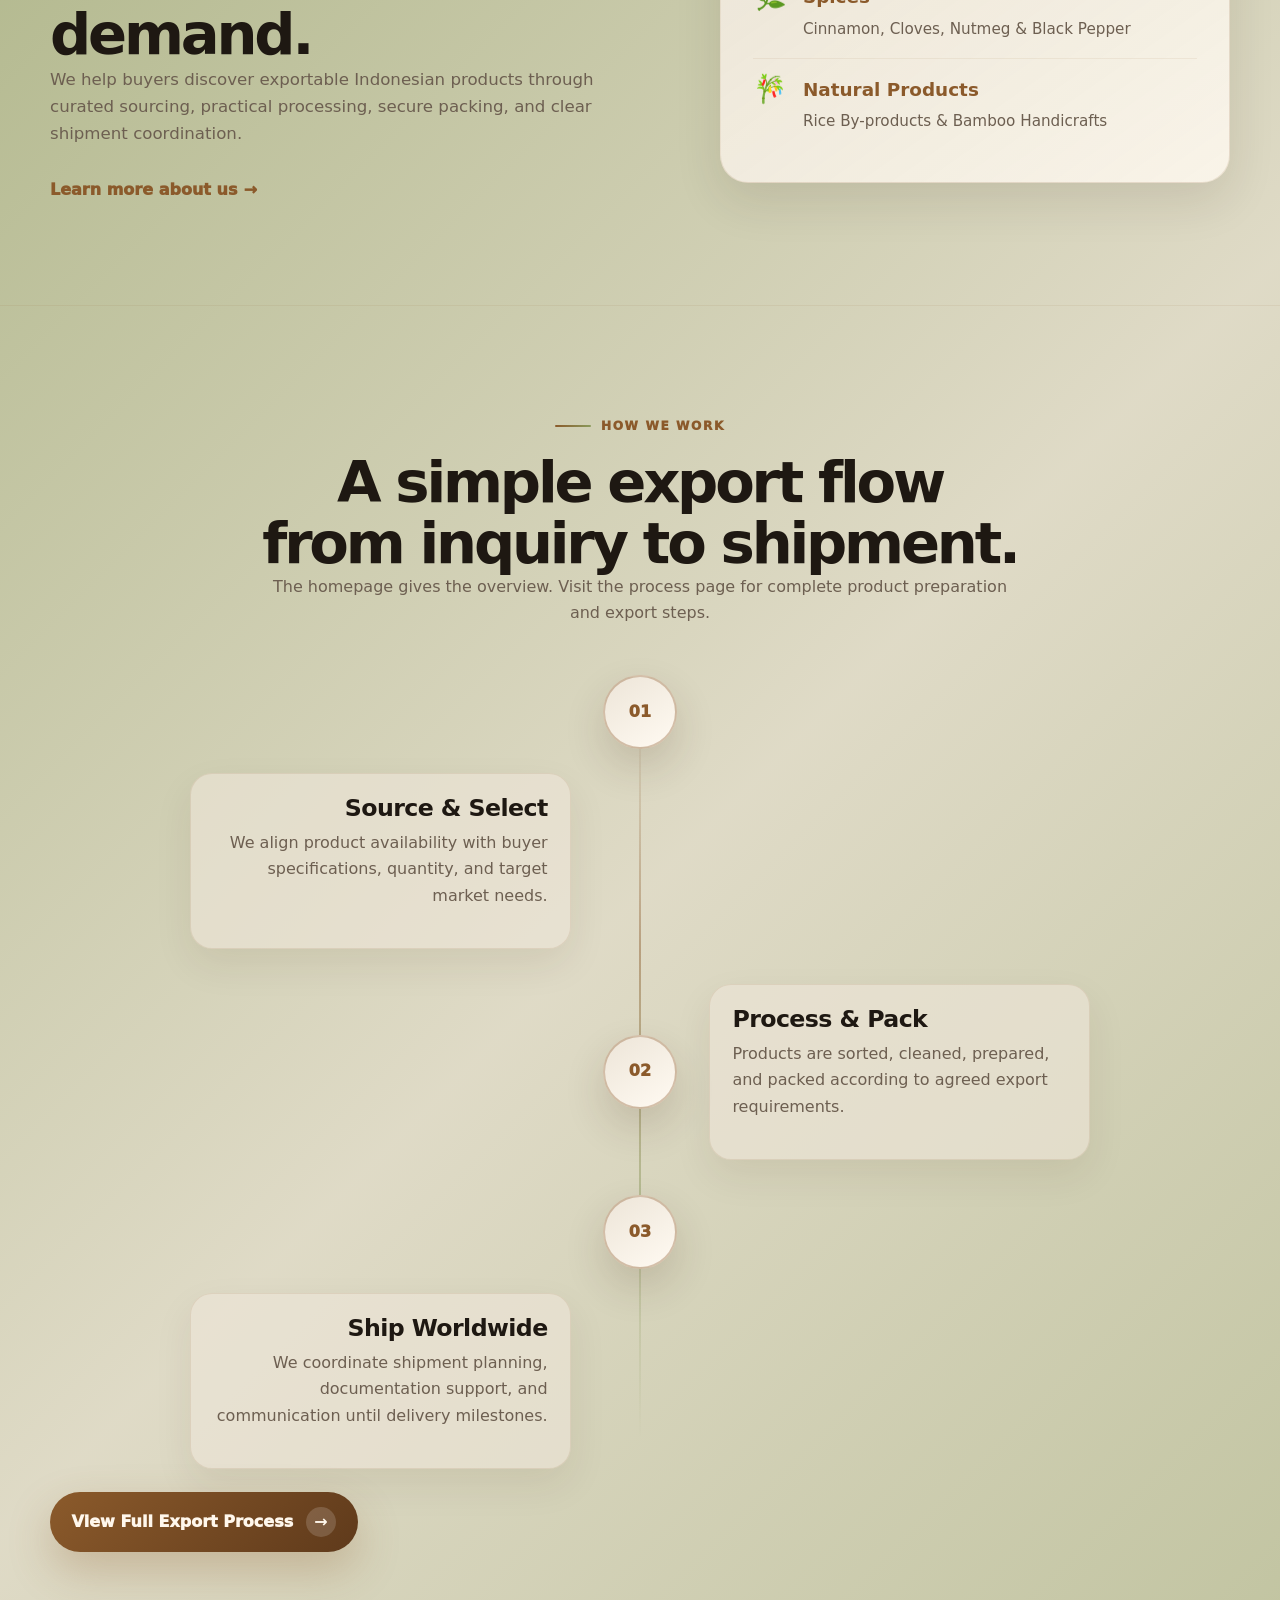
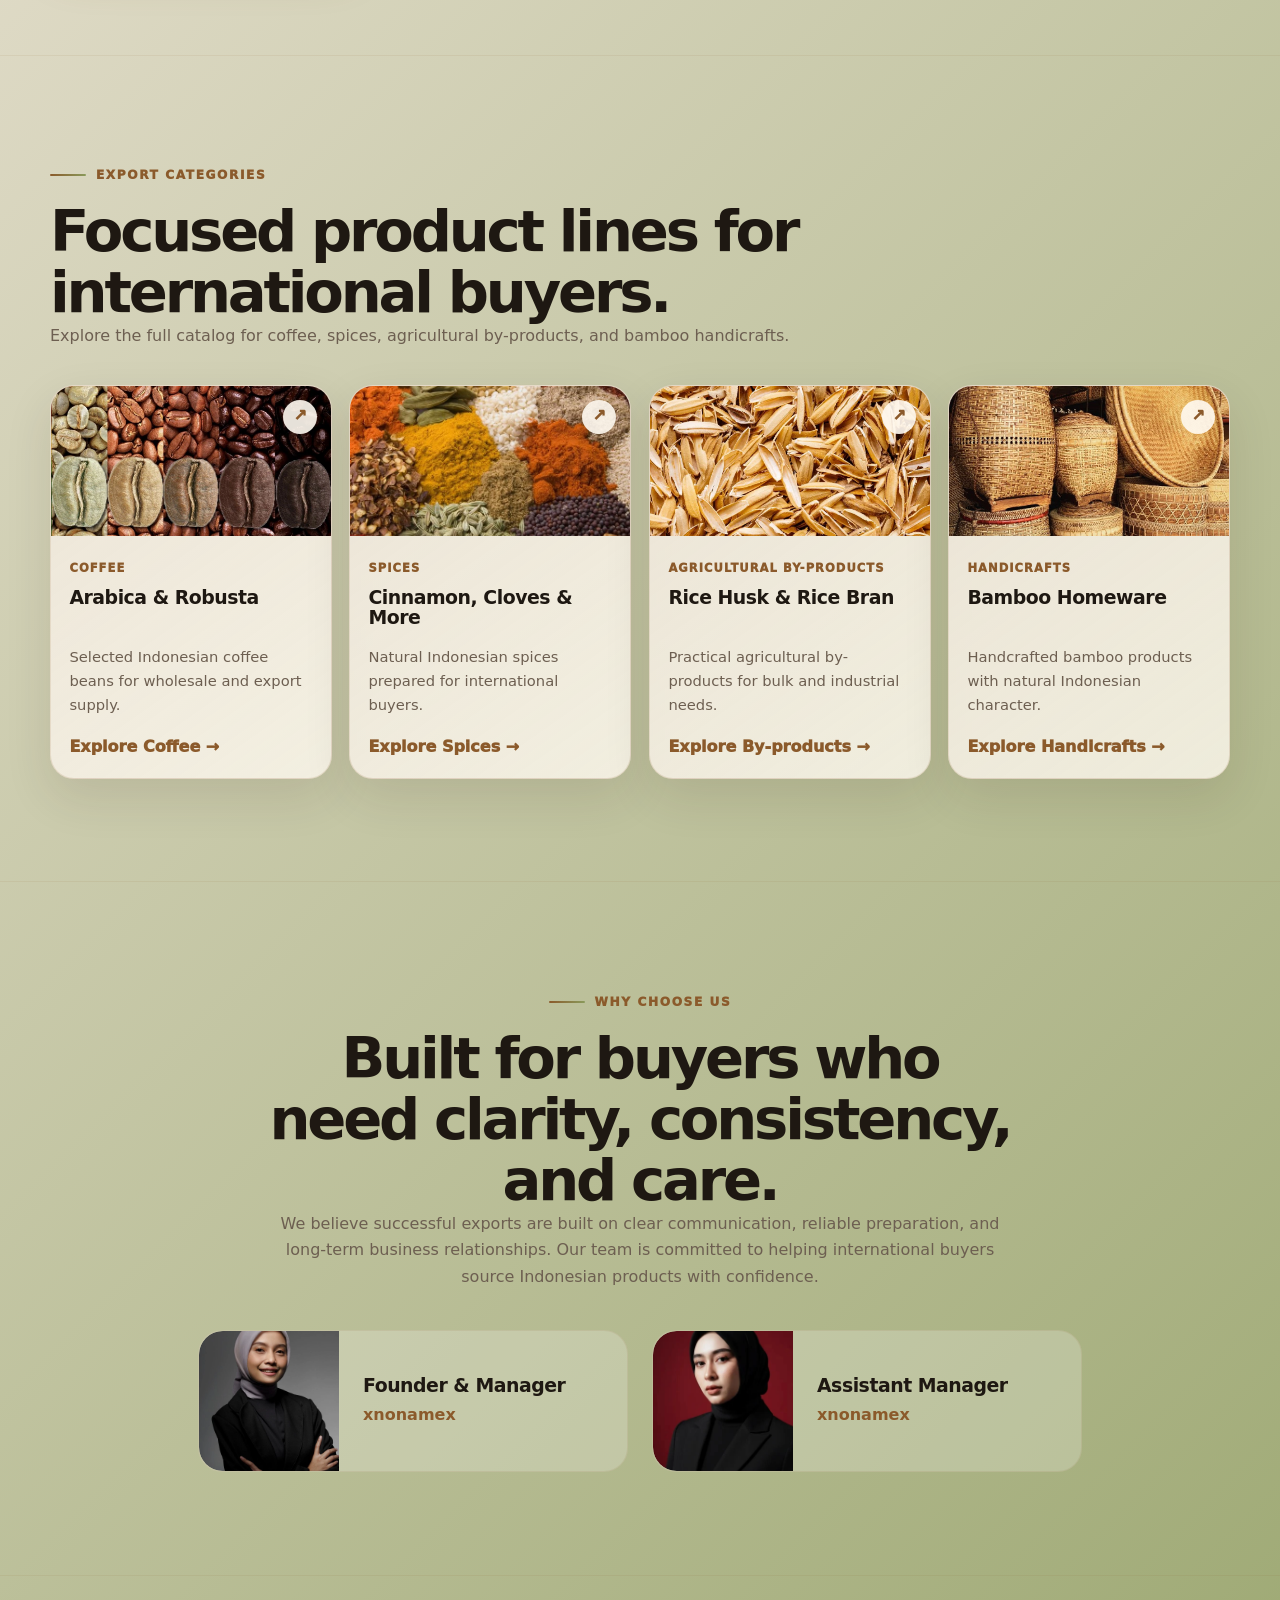
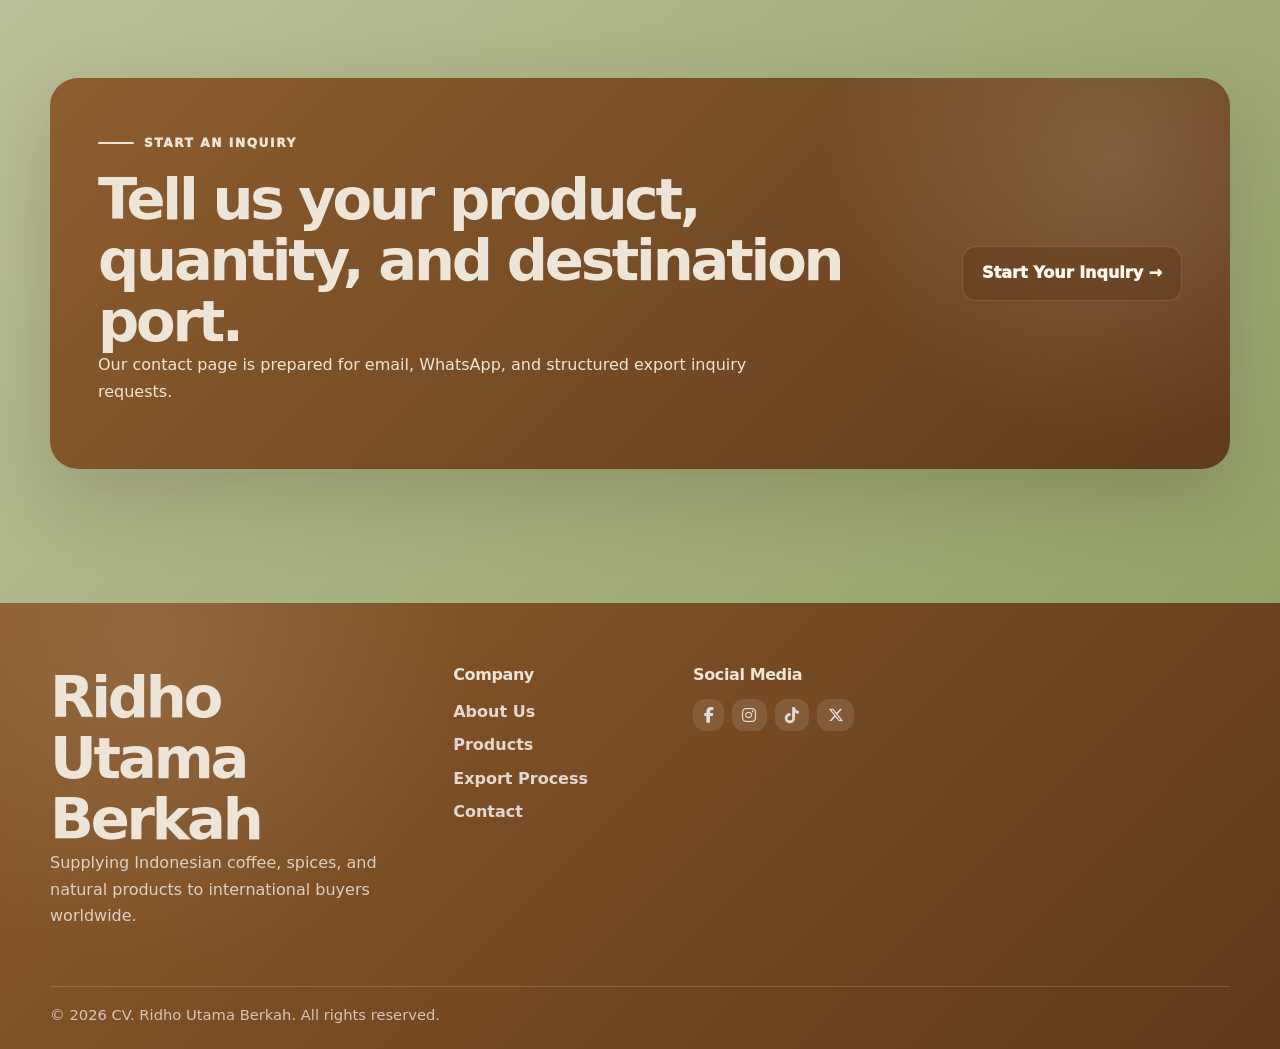
==== commit 1f611cc9: "Update index.html" ====
--- a/index.html
+++ b/index.html
@@ -96,6 +96,7 @@
             <div class="floating-token token-coffee">Coffee</div>
             <div class="floating-token token-spice">Spices</div>
             <div class="floating-token token-craft">Bamboo</div>
+            <div class="floating-token token-agri">Agri</div>
             <div class="brand-orb">
               <img src="assets/img/logo.webp" alt="Ridho Utama Berkah logo in 3D export globe">
             </div>
--- a/assets/css/styles.css
+++ b/assets/css/styles.css
@@ -222,9 +222,9 @@
   background:
     radial-gradient(circle at 80% 12%, rgba(139,90,43,.20), transparent 22rem),
     linear-gradient(115deg, rgba(237,229,216,.92), rgba(237,229,216,.38) 52%, rgba(138,154,91,.28));
-  z-index: -1;
-}
-
+
+  z-index: 0;
+}
 .hero-grid,
 .page-hero-grid,
 .detail-grid,
@@ -371,7 +371,7 @@
 }
 .banner-card img { width: 100%; aspect-ratio: 16 / 5.5; object-fit: cover; }
 .soft-panel {
-  background: linear-gradient(135deg, rgba(237,229,216,.88), rgba(237,229,216,.55));
+  background:;
   border-block: 1px solid rgba(139,90,43,.08);
 }
 .section-head { max-width: 760px; margin-bottom: 2.2rem; }
@@ -1652,3 +1652,317 @@
     font-size: 0.95rem;
   }
 }
+
+/* ================================
+   Product Page Image Cards
+================================ */
+
+.product-card {
+  padding: 0;
+  min-height: 410px;
+}
+
+.product-card::after {
+  z-index: 0;
+}
+
+.product-card-image {
+  position: relative;
+  height: 190px;
+  overflow: hidden;
+  border-radius: var(--radius-lg) var(--radius-lg) 0 0;
+  background: var(--cream);
+  z-index: 1;
+}
+
+.product-card-image::after {
+  content: "";
+  position: absolute;
+  inset: 0;
+  background: linear-gradient(
+    to bottom,
+    rgba(30, 24, 18, 0.02),
+    rgba(30, 24, 18, 0.18)
+  );
+  pointer-events: none;
+}
+
+.product-card-image img {
+  width: 100%;
+  height: 100%;
+  object-fit: cover;
+  transition: transform 0.35s ease;
+}
+
+.product-card:hover .product-card-image img {
+  transform: scale(1.06);
+}
+
+.product-card .product-icon {
+  position: absolute;
+  top: 1rem;
+  left: 1rem;
+  z-index: 3;
+  background: rgba(139, 90, 43, 0.92);
+  color: var(--cream);
+  backdrop-filter: blur(8px);
+  box-shadow: 0 10px 24px rgba(61, 38, 19, 0.16);
+}
+
+.product-card .product-body {
+  position: relative;
+  z-index: 2;
+  padding: 1.35rem 1.35rem 0;
+}
+
+.product-card .product-category {
+  margin-top: 0;
+}
+
+.product-card .card-link {
+  position: relative;
+  z-index: 2;
+  padding: 0 1.35rem 1.35rem;
+  margin-top: auto;
+}
+
+@media (max-width: 1040px) {
+  .product-card {
+    min-height: 395px;
+  }
+}
+
+@media (max-width: 620px) {
+  .product-card {
+    min-height: auto;
+  }
+
+  .product-card-image {
+    height: 210px;
+  }
+}
+
+/* ================================
+   Product Filter Mobile Scroll
+================================ */
+
+@media (max-width: 620px) {
+  .product-catalog .filter-bar {
+    display: flex;
+    flex-wrap: nowrap;
+    gap: 0.55rem;
+    overflow-x: auto;
+    overflow-y: hidden;
+    margin: 0 -0.6rem 1.35rem;
+    padding: 0.2rem 0.6rem 0.75rem;
+    scroll-snap-type: x mandatory;
+    -webkit-overflow-scrolling: touch;
+  }
+
+  .product-catalog .filter-bar::-webkit-scrollbar {
+    display: none;
+  }
+
+  .product-catalog .filter-bar {
+    scrollbar-width: none;
+  }
+
+  .product-catalog .filter-btn {
+    flex: 0 0 auto;
+    white-space: nowrap;
+    scroll-snap-align: start;
+    padding: 0.62rem 0.88rem;
+    border-radius: 999px;
+    font-size: 0.84rem;
+    line-height: 1;
+    box-shadow: 0 10px 22px rgba(61, 38, 19, 0.08);
+  }
+
+  .product-catalog .filter-btn.active {
+    box-shadow: 0 12px 26px rgba(139, 90, 43, 0.22);
+  }
+}
+
+@media (max-width: 420px) {
+  .product-catalog .filter-btn {
+    padding: 0.58rem 0.78rem;
+    font-size: 0.8rem;
+  }
+}
+
+/* ================================
+   Product Inquiry Details Card
+================================ */
+
+.inquiry-details-card .check-list {
+  margin-bottom: 1.8rem;
+}
+
+.inquiry-details-card .btn {
+  margin-top: 0.5rem;
+}
+
+/* ================================
+   Process Export Docs Card
+================================ */
+
+.process-docs-card .check-list {
+  margin-bottom: 1.6rem;
+}
+
+.process-docs-card .btn {
+  margin-top: 0.6rem;
+  min-height: 54px;
+  border-radius: 16px;
+}
+
+/* ================================
+   Contact Page Mobile Fix
+================================ */
+
+@media (max-width: 820px) {
+  body[data-page="contact"] .contact-section .contact-grid {
+    grid-template-columns: 1fr !important;
+    gap: 1.4rem;
+  }
+
+  body[data-page="contact"] .inquiry-form {
+    width: 100%;
+    order: 1;
+  }
+
+  body[data-page="contact"] .contact-side {
+    width: 100%;
+    order: 2;
+  }
+
+  body[data-page="contact"] .form-grid {
+    grid-template-columns: 1fr !important;
+  }
+
+  body[data-page="contact"] .form-grid .full {
+    grid-column: 1;
+  }
+
+  body[data-page="contact"] .inquiry-form,
+  body[data-page="contact"] .info-box {
+    padding: 1.35rem;
+    border-radius: 22px;
+  }
+
+  body[data-page="contact"] .inquiry-form .section-head {
+    margin-bottom: 1.4rem;
+  }
+
+  body[data-page="contact"] .inquiry-form h2 {
+    font-size: clamp(1.9rem, 9vw, 2.65rem);
+    line-height: 1.08;
+    letter-spacing: -0.055em;
+  }
+
+  body[data-page="contact"] .inquiry-form p {
+    font-size: 0.96rem;
+    line-height: 1.7;
+  }
+
+  body[data-page="contact"] .info-box h3 {
+    font-size: 1.25rem;
+  }
+
+  body[data-page="contact"] .check-list li {
+    font-size: 0.95rem;
+    line-height: 1.55;
+  }
+}
+
+@media (max-width: 420px) {
+  body[data-page="contact"] .contact-section {
+    padding-top: 3rem;
+  }
+
+  body[data-page="contact"] .inquiry-form,
+  body[data-page="contact"] .info-box {
+    padding: 1.15rem;
+    border-radius: 20px;
+  }
+
+  body[data-page="contact"] input,
+  body[data-page="contact"] select,
+  body[data-page="contact"] textarea {
+    padding: 0.82rem 0.9rem;
+    border-radius: 13px;
+  }
+}
+
+/* About CTA */
+.about-cta-buttons {
+  margin-top: 2rem;
+  display: flex;
+  justify-content: center;
+  gap: 1rem;
+  flex-wrap: wrap;
+}
+
+@media (max-width: 768px) {
+  .about-cta-buttons {
+    flex-direction: column;
+    gap: 1.1rem;
+  }
+
+  .about-cta-buttons .btn {
+    width: 100%;
+  }
+}
+
+/* =====================================
+   HERO BACKGROUND PER PAGE
+===================================== */
+
+.page-hero {
+  position: relative;
+  overflow: hidden;
+  isolation: isolate;
+}
+
+.page-hero .container {
+  position: relative;
+  z-index: 2;
+}
+
+.page-hero::after {
+  content: "";
+  position: absolute;
+  inset: 0;
+  z-index: 1;
+  background-repeat: no-repeat;
+  background-position: right center;
+  background-size: cover;
+  opacity: .28;
+  pointer-events: none;
+}
+
+body[data-page="about"] .page-hero::after {
+  background-image: url("../img/hero-about-global-export.webp");
+}
+
+body[data-page="product"] .page-hero::after {
+  background-image: url("../img/hero-product-catalog.webp");
+}
+
+body[data-page="process"] .page-hero::after {
+  background-image: url("../img/hero-process-export-flow.webp");
+}
+
+body[data-page="contact"] .page-hero::after {
+  background-image: url("../img/hero-contact-inquiry.webp");
+}
+
+@media (max-width:768px){
+
+  .page-hero::after{
+    background-position:center top;
+    background-size:220%;
+    opacity:.24;
+  }
+
+}
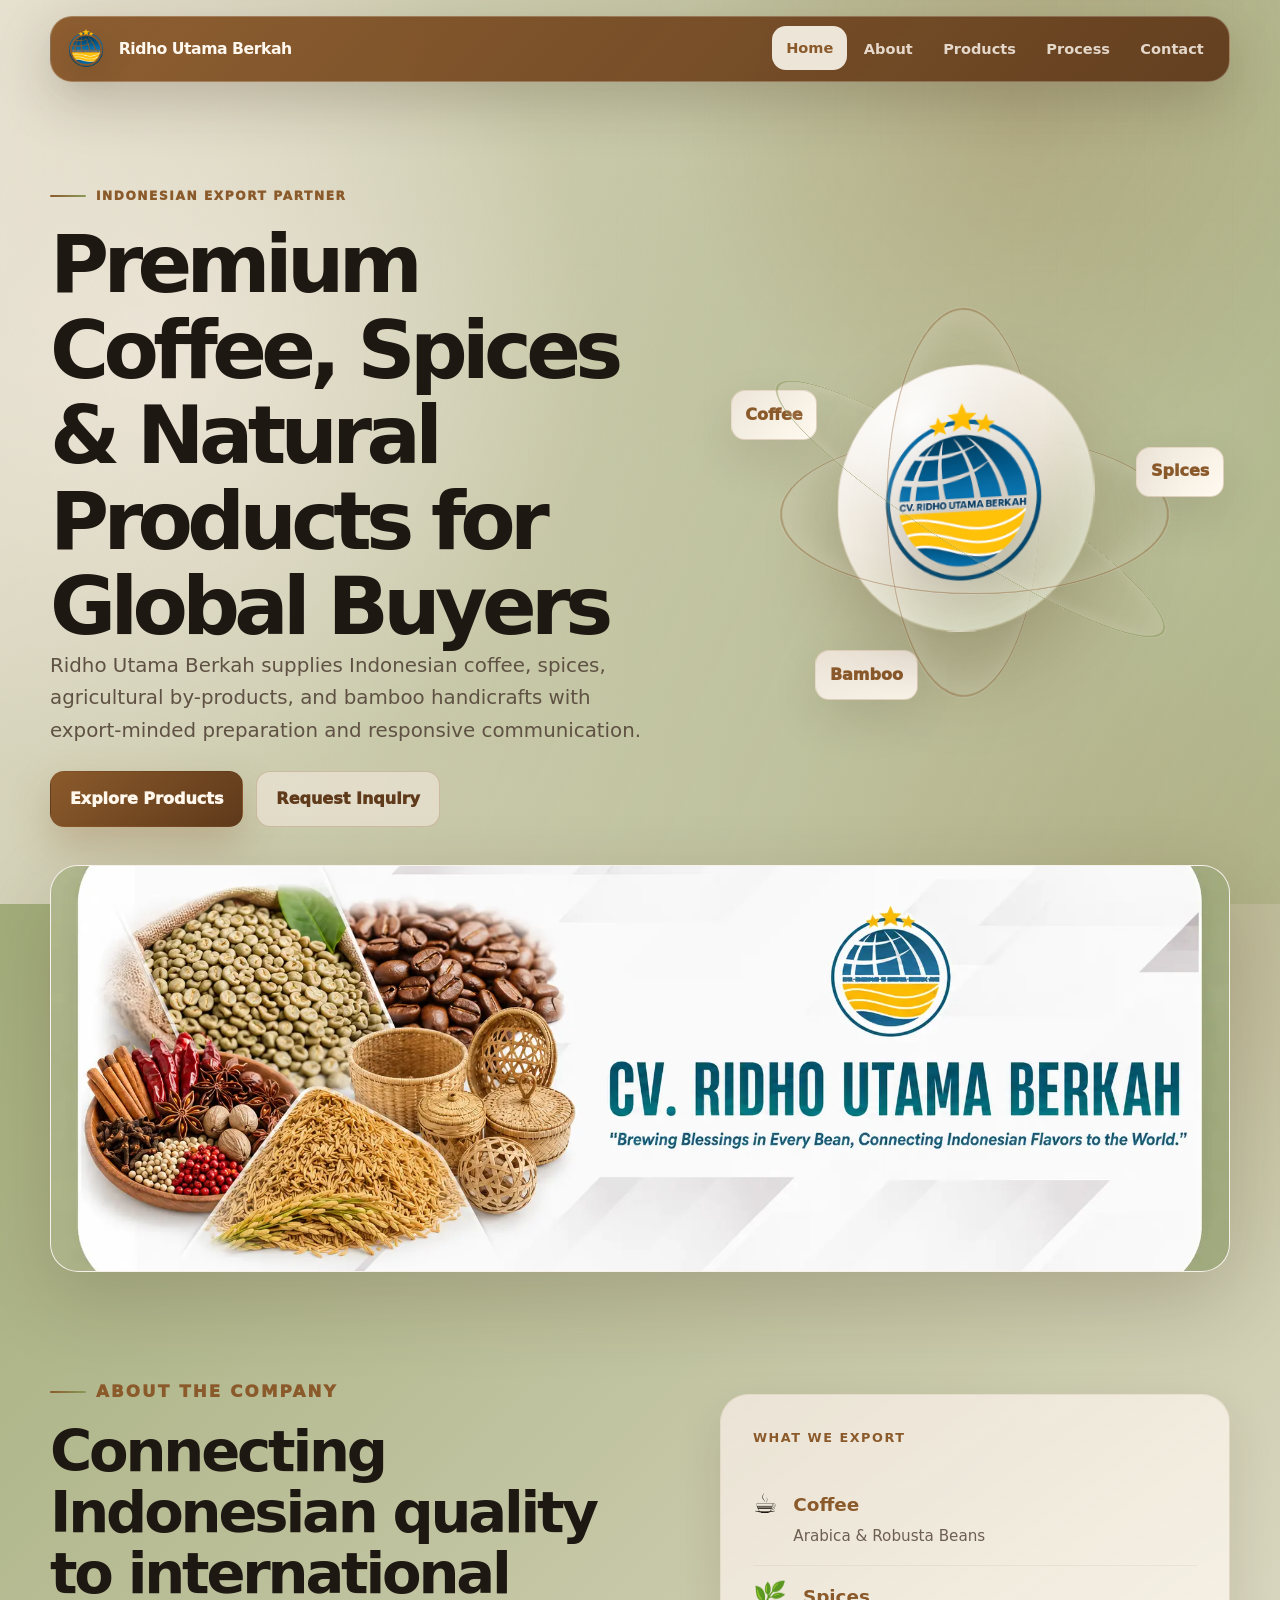
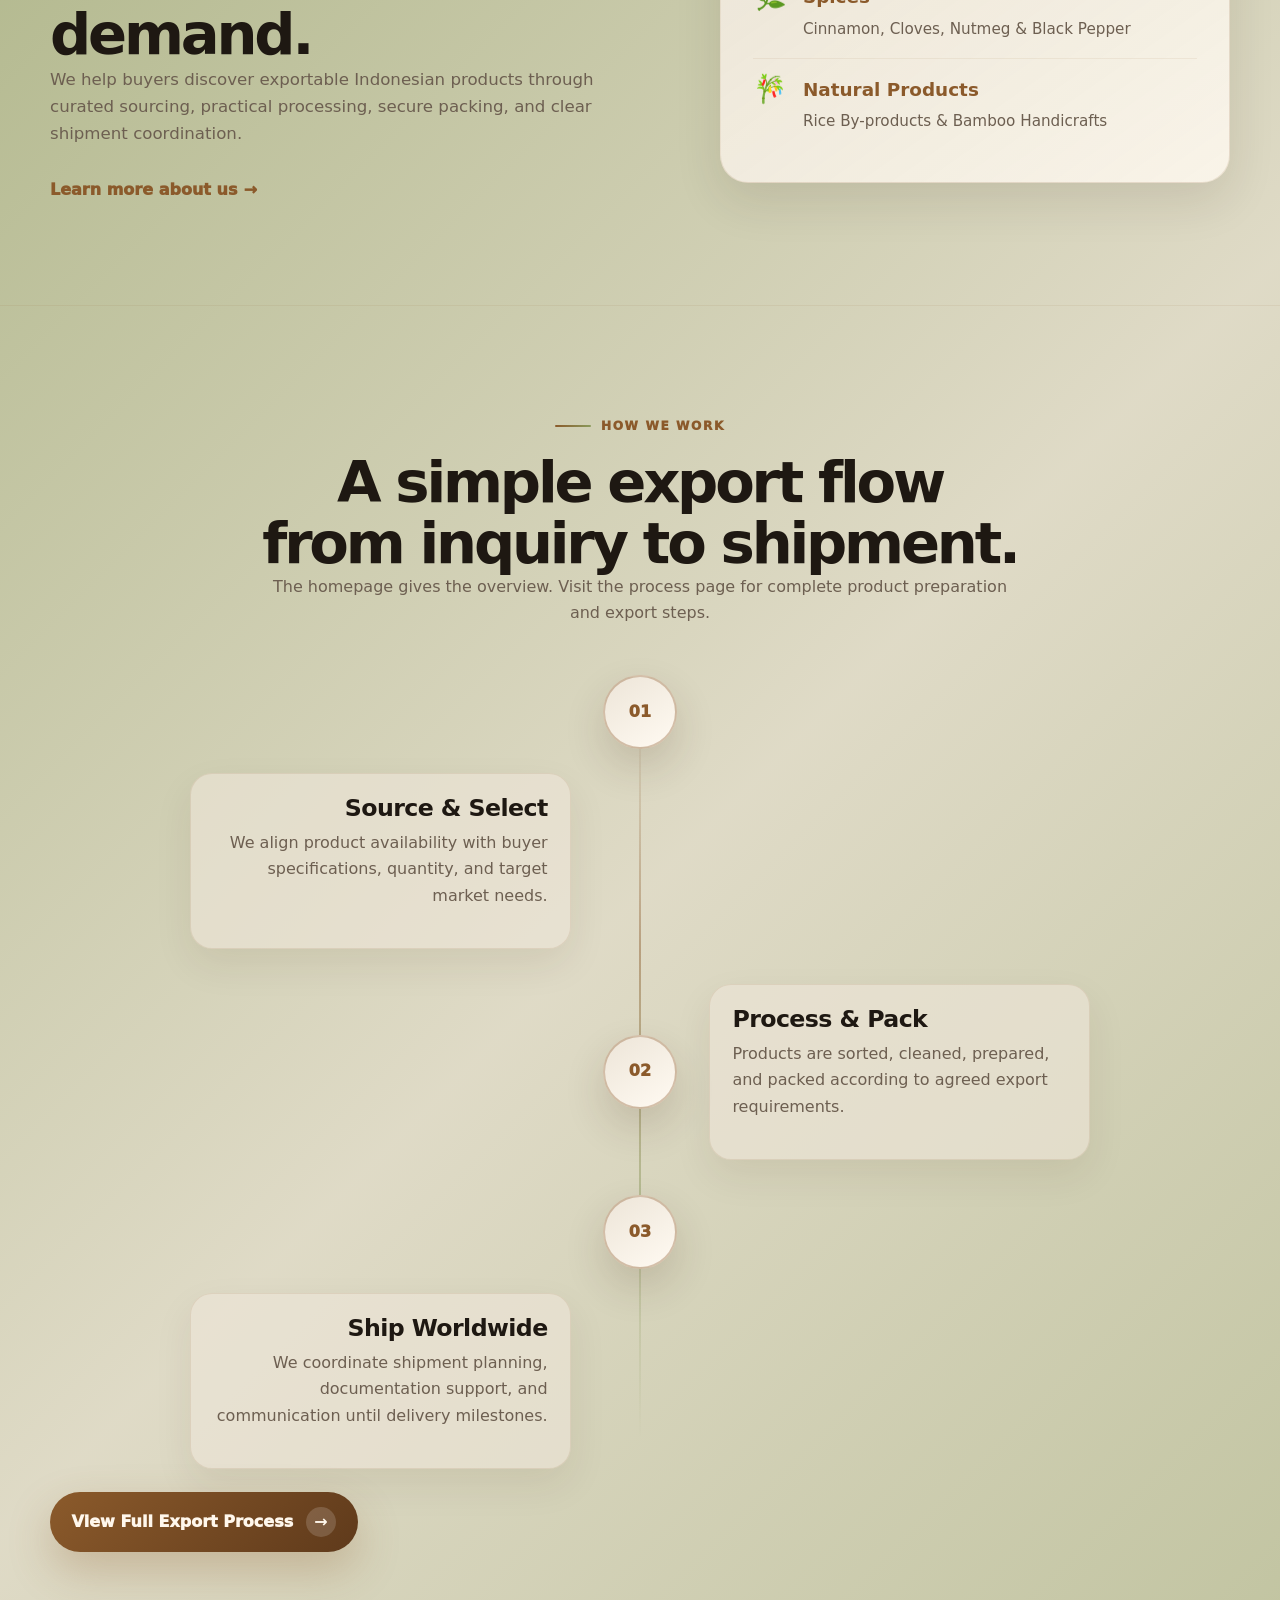
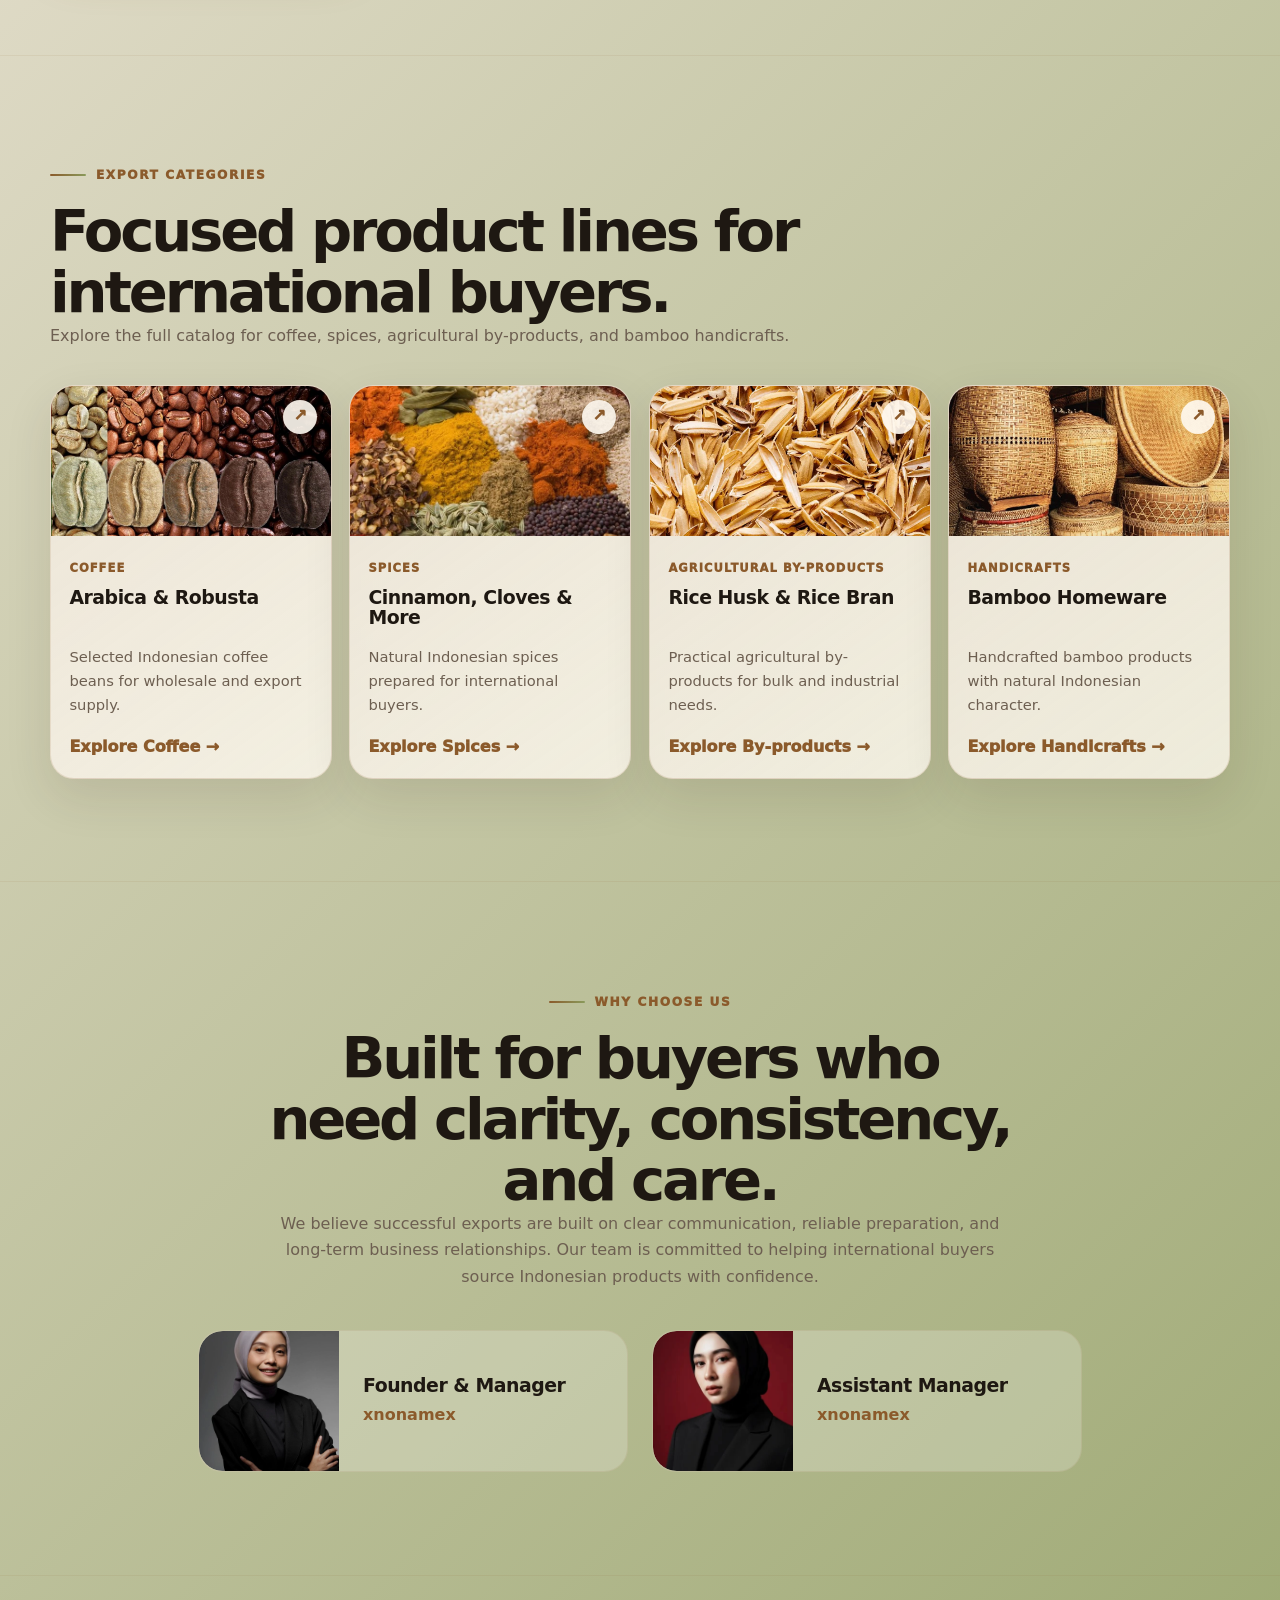
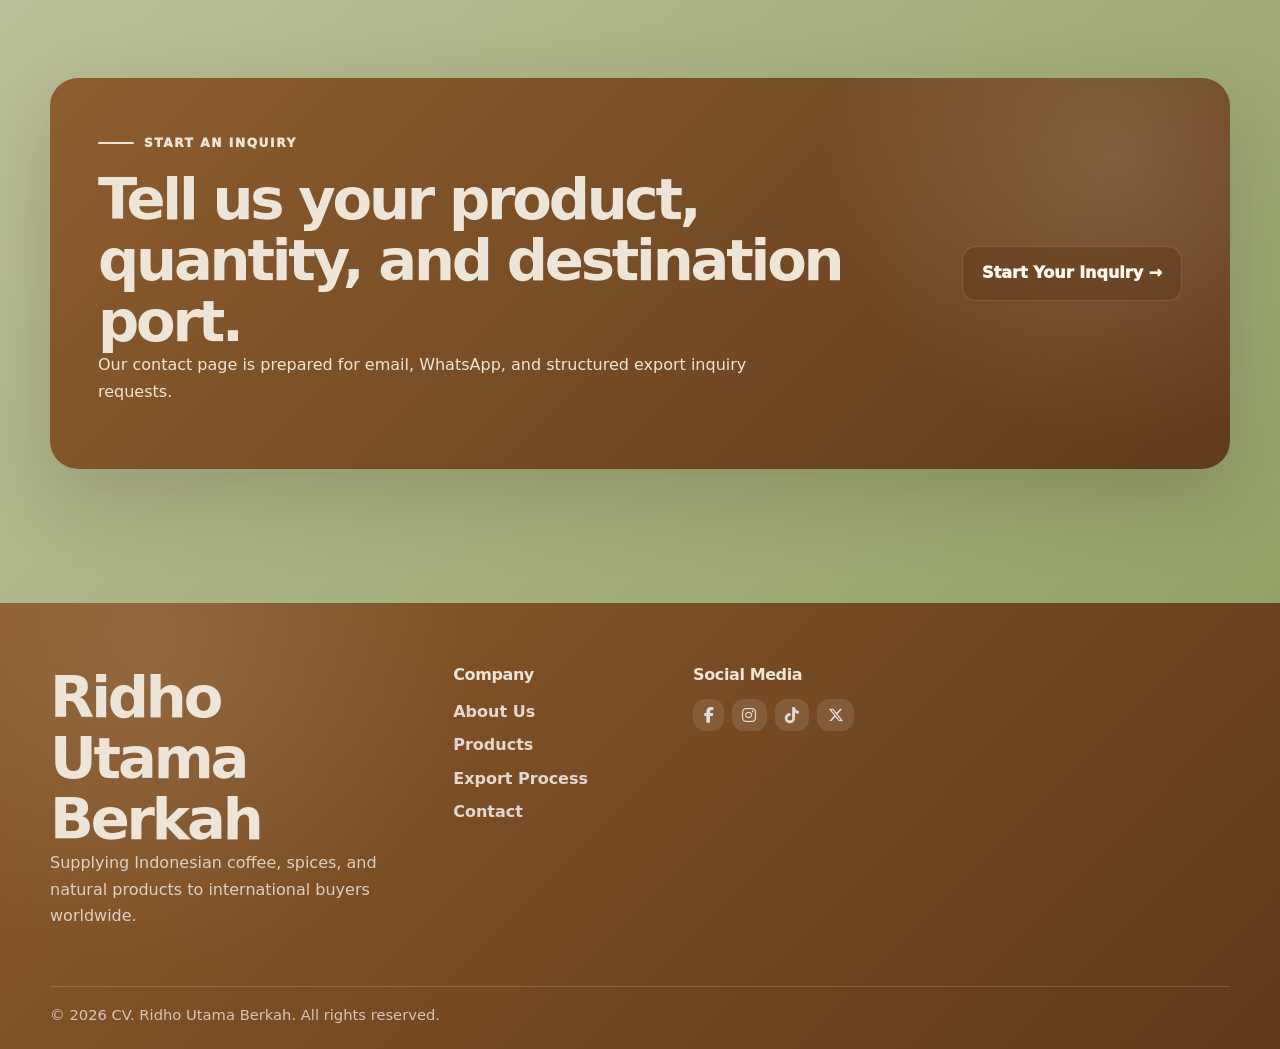
==== commit ea4eac63: "Update index.html" ====
--- a/index.html
+++ b/index.html
@@ -96,7 +96,6 @@
             <div class="floating-token token-coffee">Coffee</div>
             <div class="floating-token token-spice">Spices</div>
             <div class="floating-token token-craft">Bamboo</div>
-            <div class="floating-token token-agri">Agri</div>
             <div class="brand-orb">
               <img src="assets/img/logo.webp" alt="Ridho Utama Berkah logo in 3D export globe">
             </div>
--- a/assets/css/styles.css
+++ b/assets/css/styles.css
@@ -1966,3 +1966,121 @@
   }
 
 }
+
+.token-agri{
+  right:18%;
+  bottom:12%;
+  animation:tokenD 6.8s ease-in-out infinite;
+}
+
+@keyframes tokenD{
+  0%,100%{
+    transform:translate3d(0,0,75px);
+  }
+
+  50%{
+    transform:translate3d(-18px,16px,118px);
+  }
+}
+
+.token-coffee{
+  left:-2%;
+  top:26%;
+  animation:tokenA 5.8s ease-in-out infinite;
+}
+
+.token-spice{
+  right:-3%;
+  top:38%;
+  animation:tokenB 6.5s ease-in-out infinite;
+}
+
+.token-craft{
+  left:16%;
+  bottom:8%;
+  animation:tokenC 7s ease-in-out infinite;
+}
+
+.token-agri{
+  right:14%;
+  bottom:16%;
+  animation:tokenD 6.8s ease-in-out infinite;
+}
+
+@keyframes sceneFloat{
+  0%,100%{
+    transform:translateY(0) rotateX(0deg) rotateY(0deg);
+  }
+
+  50%{
+    transform:translateY(-18px) rotateX(3deg) rotateY(-5deg);
+  }
+}
+
+@keyframes logoPulse{
+  0%,100%{
+    transform:scale(1);
+  }
+
+  50%{
+    transform:scale(1.045);
+  }
+}
+
+@keyframes orbitOne{
+  to{
+    transform:rotateX(66deg) rotateZ(360deg);
+  }
+}
+
+@keyframes orbitTwo{
+  to{
+    transform:rotateY(67deg) rotateZ(395deg);
+  }
+}
+
+@keyframes orbitThree{
+  to{
+    transform:rotateX(78deg) rotateY(32deg) rotateZ(360deg);
+  }
+}
+
+@keyframes tokenA{
+  0%,100%{
+    transform:translate3d(0,0,70px);
+  }
+
+  50%{
+    transform:translate3d(22px,-16px,120px);
+  }
+}
+
+@keyframes tokenB{
+  0%,100%{
+    transform:translate3d(0,0,90px);
+  }
+
+  50%{
+    transform:translate3d(-26px,18px,130px);
+  }
+}
+
+@keyframes tokenC{
+  0%,100%{
+    transform:translate3d(0,0,60px);
+  }
+
+  50%{
+    transform:translate3d(18px,-18px,110px);
+  }
+}
+
+@keyframes tokenD{
+  0%,100%{
+    transform:translate3d(0,0,78px);
+  }
+
+  50%{
+    transform:translate3d(-18px,14px,122px);
+  }
+}
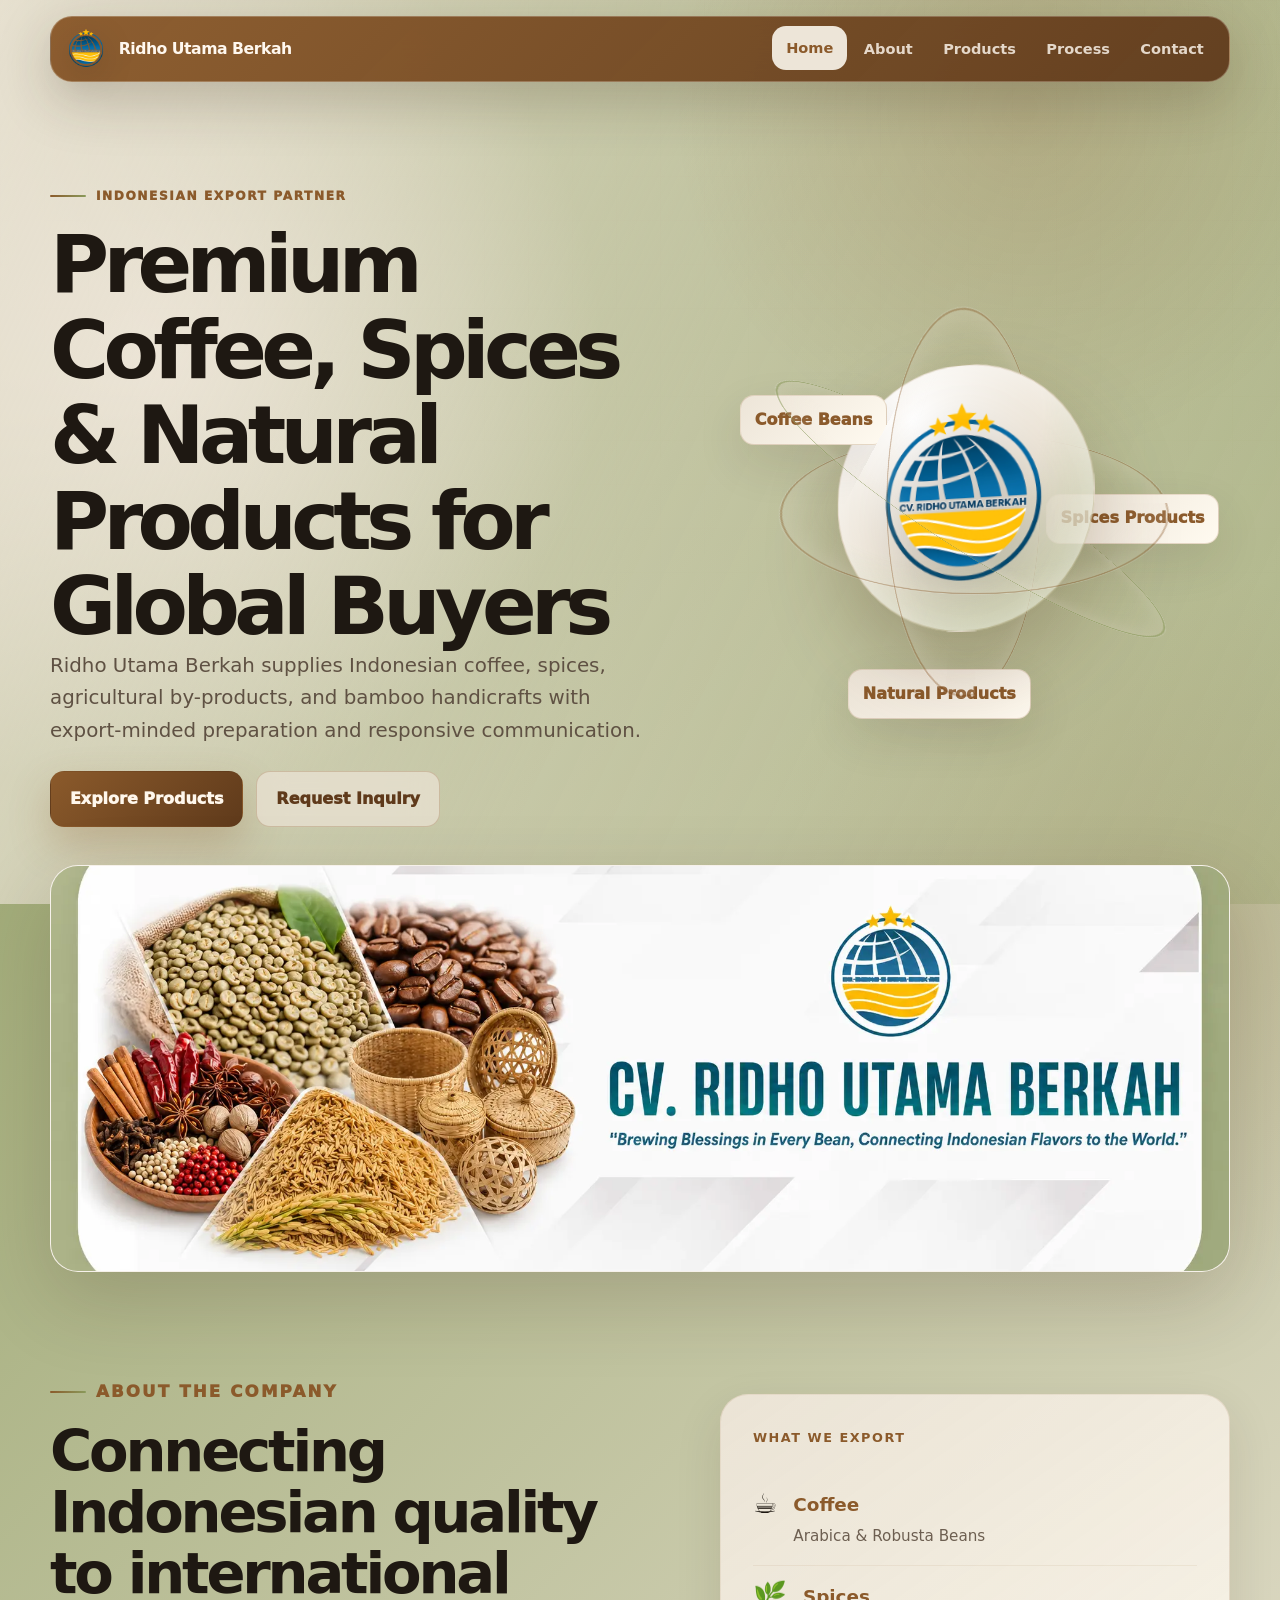
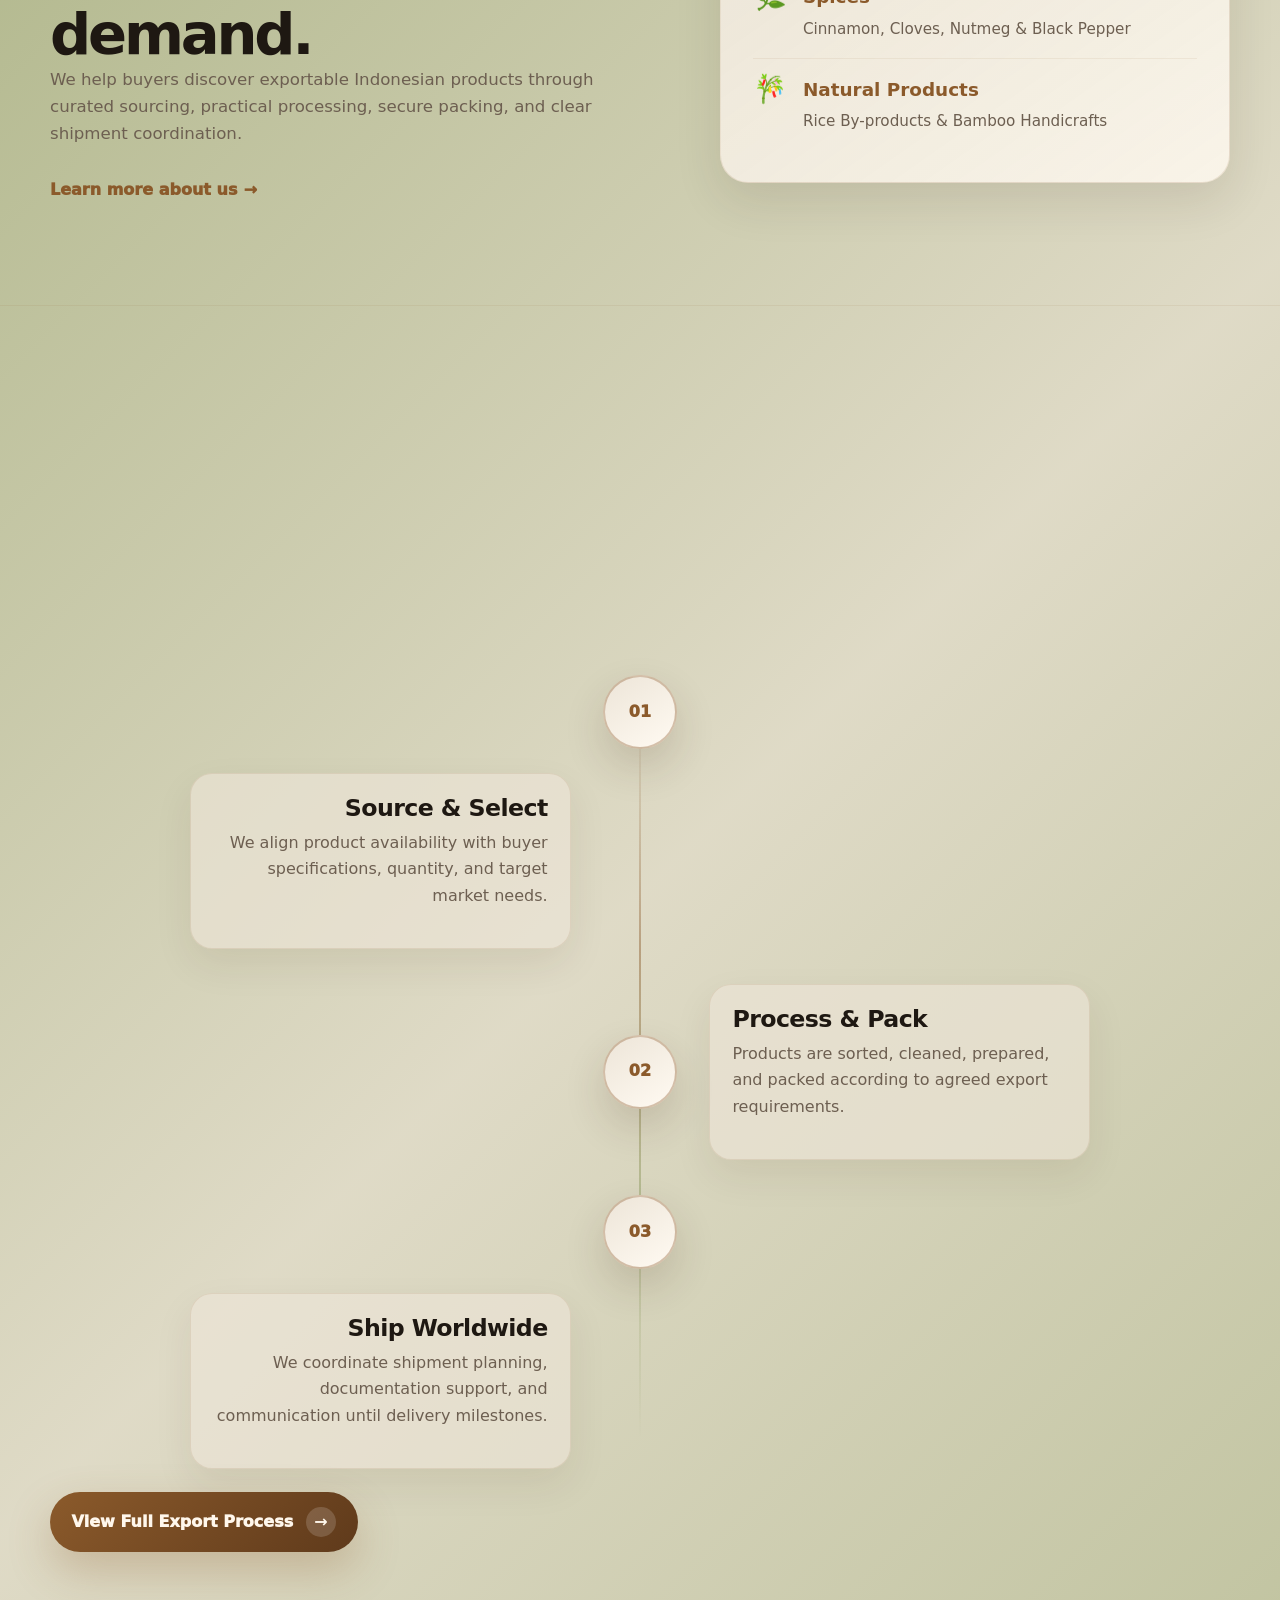
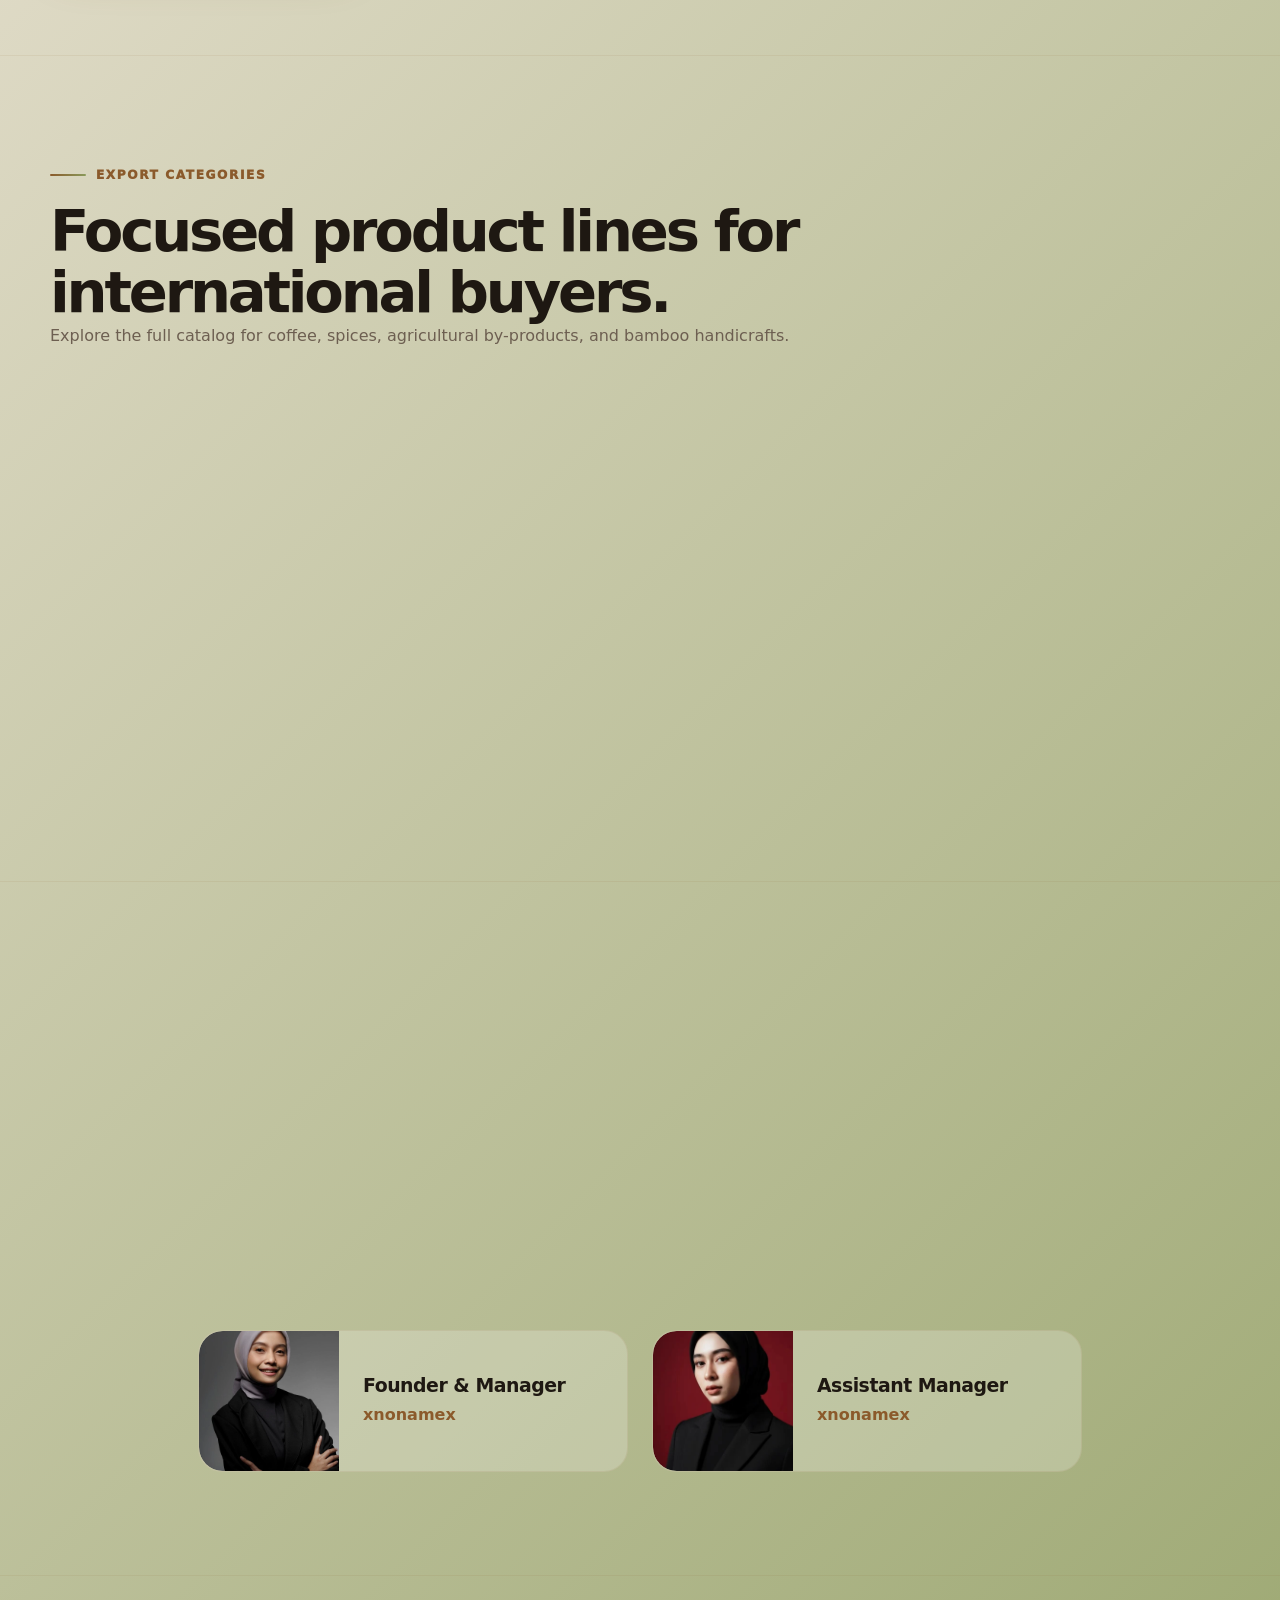
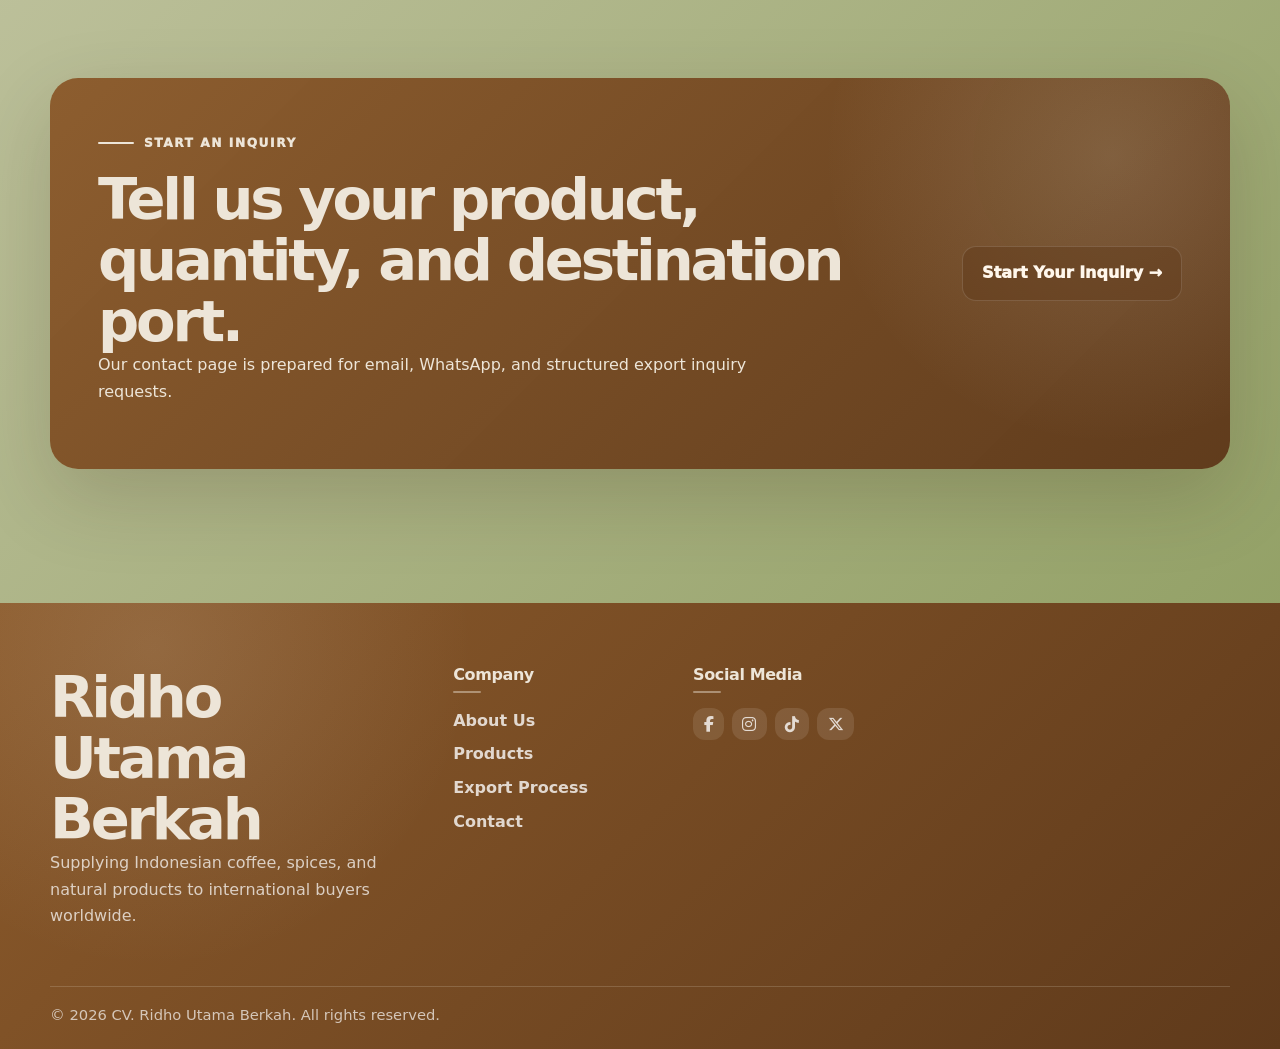
==== commit d4c0647d: "Update index.html" ====
--- a/index.html
+++ b/index.html
@@ -93,9 +93,9 @@
             <div class="orbital-ring ring-one"></div>
             <div class="orbital-ring ring-two"></div>
             <div class="orbital-ring ring-three"></div>
-            <div class="floating-token token-coffee">Coffee</div>
-            <div class="floating-token token-spice">Spices</div>
-            <div class="floating-token token-craft">Bamboo</div>
+            <div class="floating-token token-coffee">Coffee Beans</div>
+            <div class="floating-token token-spice">Spices Products</div>
+            <div class="floating-token token-craft">Natural Products</div>
             <div class="brand-orb">
               <img src="assets/img/logo.webp" alt="Ridho Utama Berkah logo in 3D export globe">
             </div>
--- a/assets/css/styles.css
+++ b/assets/css/styles.css
@@ -1967,120 +1967,12 @@
 
 }
 
-.token-agri{
-  right:18%;
-  bottom:12%;
-  animation:tokenD 6.8s ease-in-out infinite;
-}
-
-@keyframes tokenD{
-  0%,100%{
-    transform:translate3d(0,0,75px);
-  }
-
-  50%{
-    transform:translate3d(-18px,16px,118px);
-  }
-}
-
-.token-coffee{
-  left:-2%;
-  top:26%;
-  animation:tokenA 5.8s ease-in-out infinite;
-}
-
-.token-spice{
-  right:-3%;
-  top:38%;
-  animation:tokenB 6.5s ease-in-out infinite;
-}
-
-.token-craft{
-  left:16%;
-  bottom:8%;
-  animation:tokenC 7s ease-in-out infinite;
-}
-
-.token-agri{
-  right:14%;
-  bottom:16%;
-  animation:tokenD 6.8s ease-in-out infinite;
-}
-
-@keyframes sceneFloat{
-  0%,100%{
-    transform:translateY(0) rotateX(0deg) rotateY(0deg);
-  }
-
-  50%{
-    transform:translateY(-18px) rotateX(3deg) rotateY(-5deg);
-  }
-}
-
-@keyframes logoPulse{
-  0%,100%{
-    transform:scale(1);
-  }
-
-  50%{
-    transform:scale(1.045);
-  }
-}
-
-@keyframes orbitOne{
-  to{
-    transform:rotateX(66deg) rotateZ(360deg);
-  }
-}
-
-@keyframes orbitTwo{
-  to{
-    transform:rotateY(67deg) rotateZ(395deg);
-  }
-}
-
-@keyframes orbitThree{
-  to{
-    transform:rotateX(78deg) rotateY(32deg) rotateZ(360deg);
-  }
-}
-
-@keyframes tokenA{
-  0%,100%{
-    transform:translate3d(0,0,70px);
-  }
-
-  50%{
-    transform:translate3d(22px,-16px,120px);
-  }
-}
-
-@keyframes tokenB{
-  0%,100%{
-    transform:translate3d(0,0,90px);
-  }
-
-  50%{
-    transform:translate3d(-26px,18px,130px);
-  }
-}
-
-@keyframes tokenC{
-  0%,100%{
-    transform:translate3d(0,0,60px);
-  }
-
-  50%{
-    transform:translate3d(18px,-18px,110px);
-  }
-}
-
-@keyframes tokenD{
-  0%,100%{
-    transform:translate3d(0,0,78px);
-  }
-
-  50%{
-    transform:translate3d(-18px,14px,122px);
-  }
-}
+.site-footer h3::after{
+  content:"";
+  display:block;
+  width:28px;
+  height:2px;
+  margin-top:.45rem;
+  border-radius:999px;
+  background:rgba(237,229,216,.45);
+}
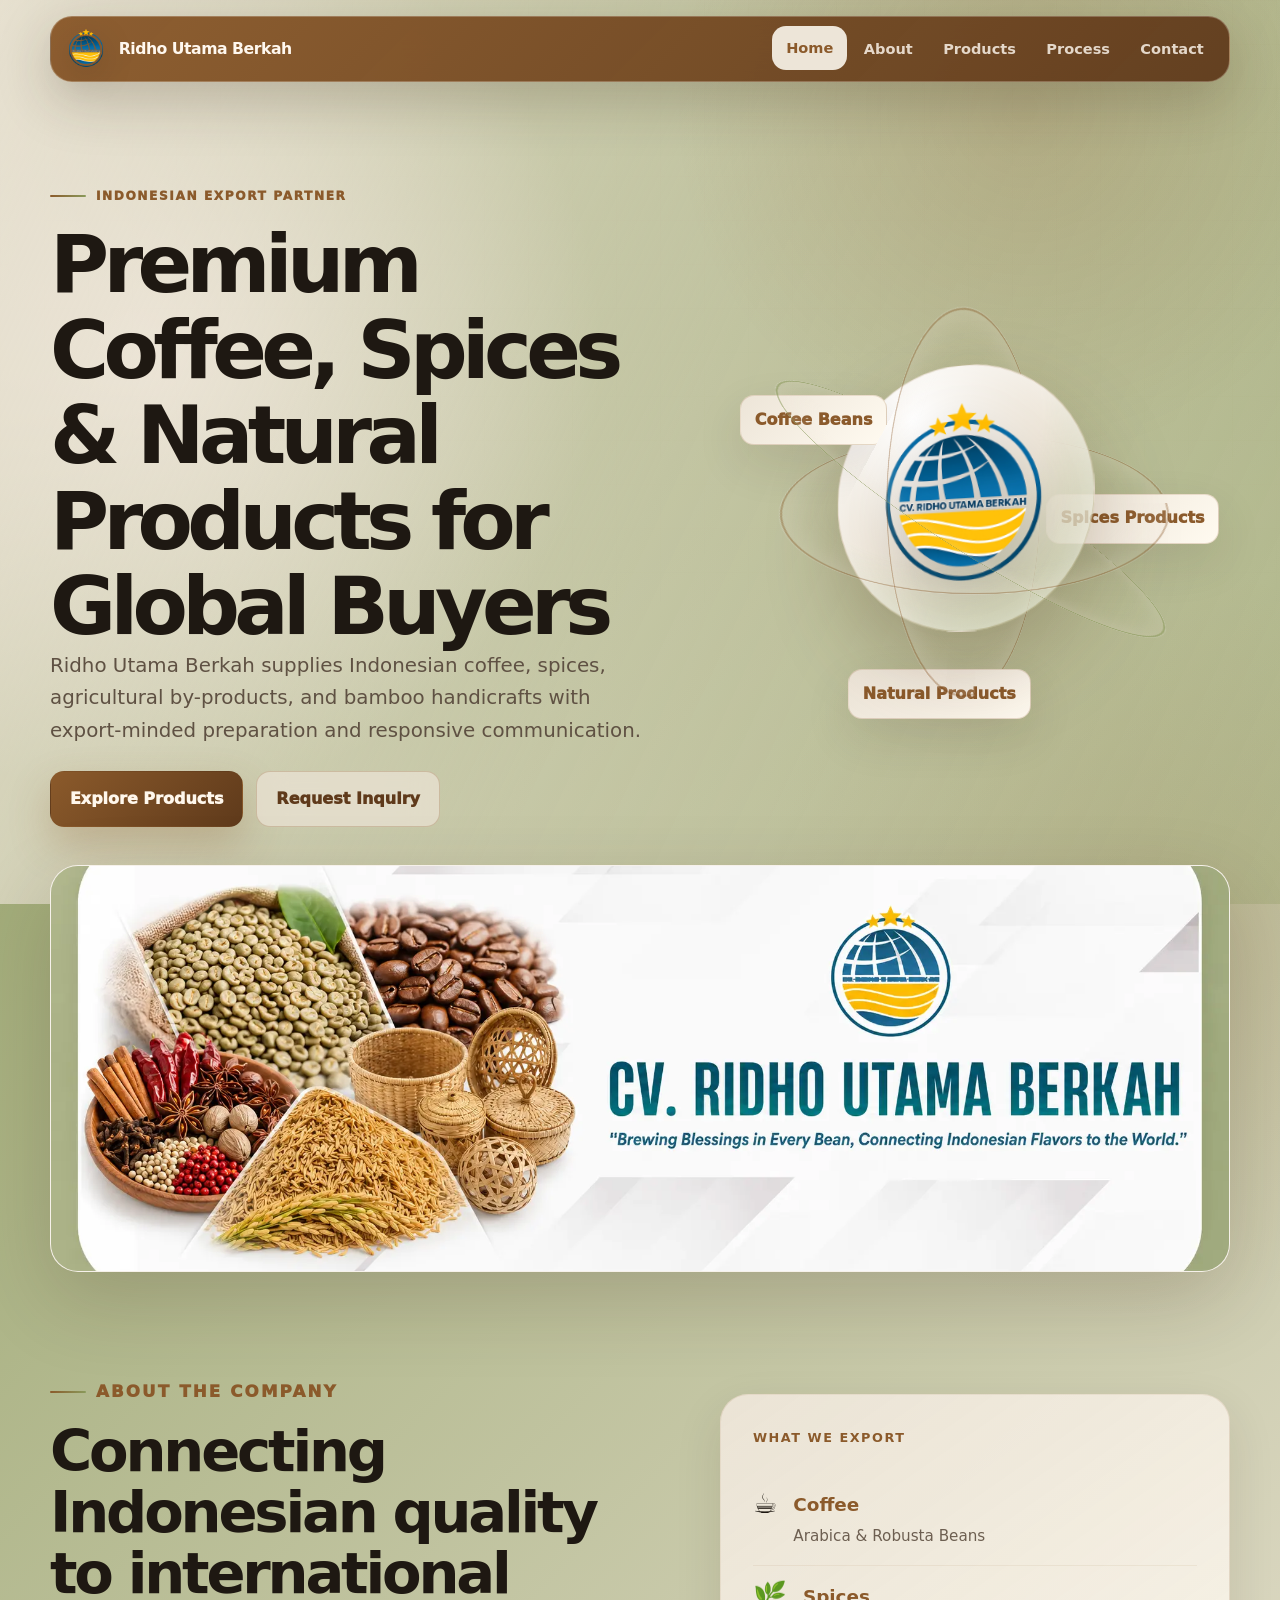
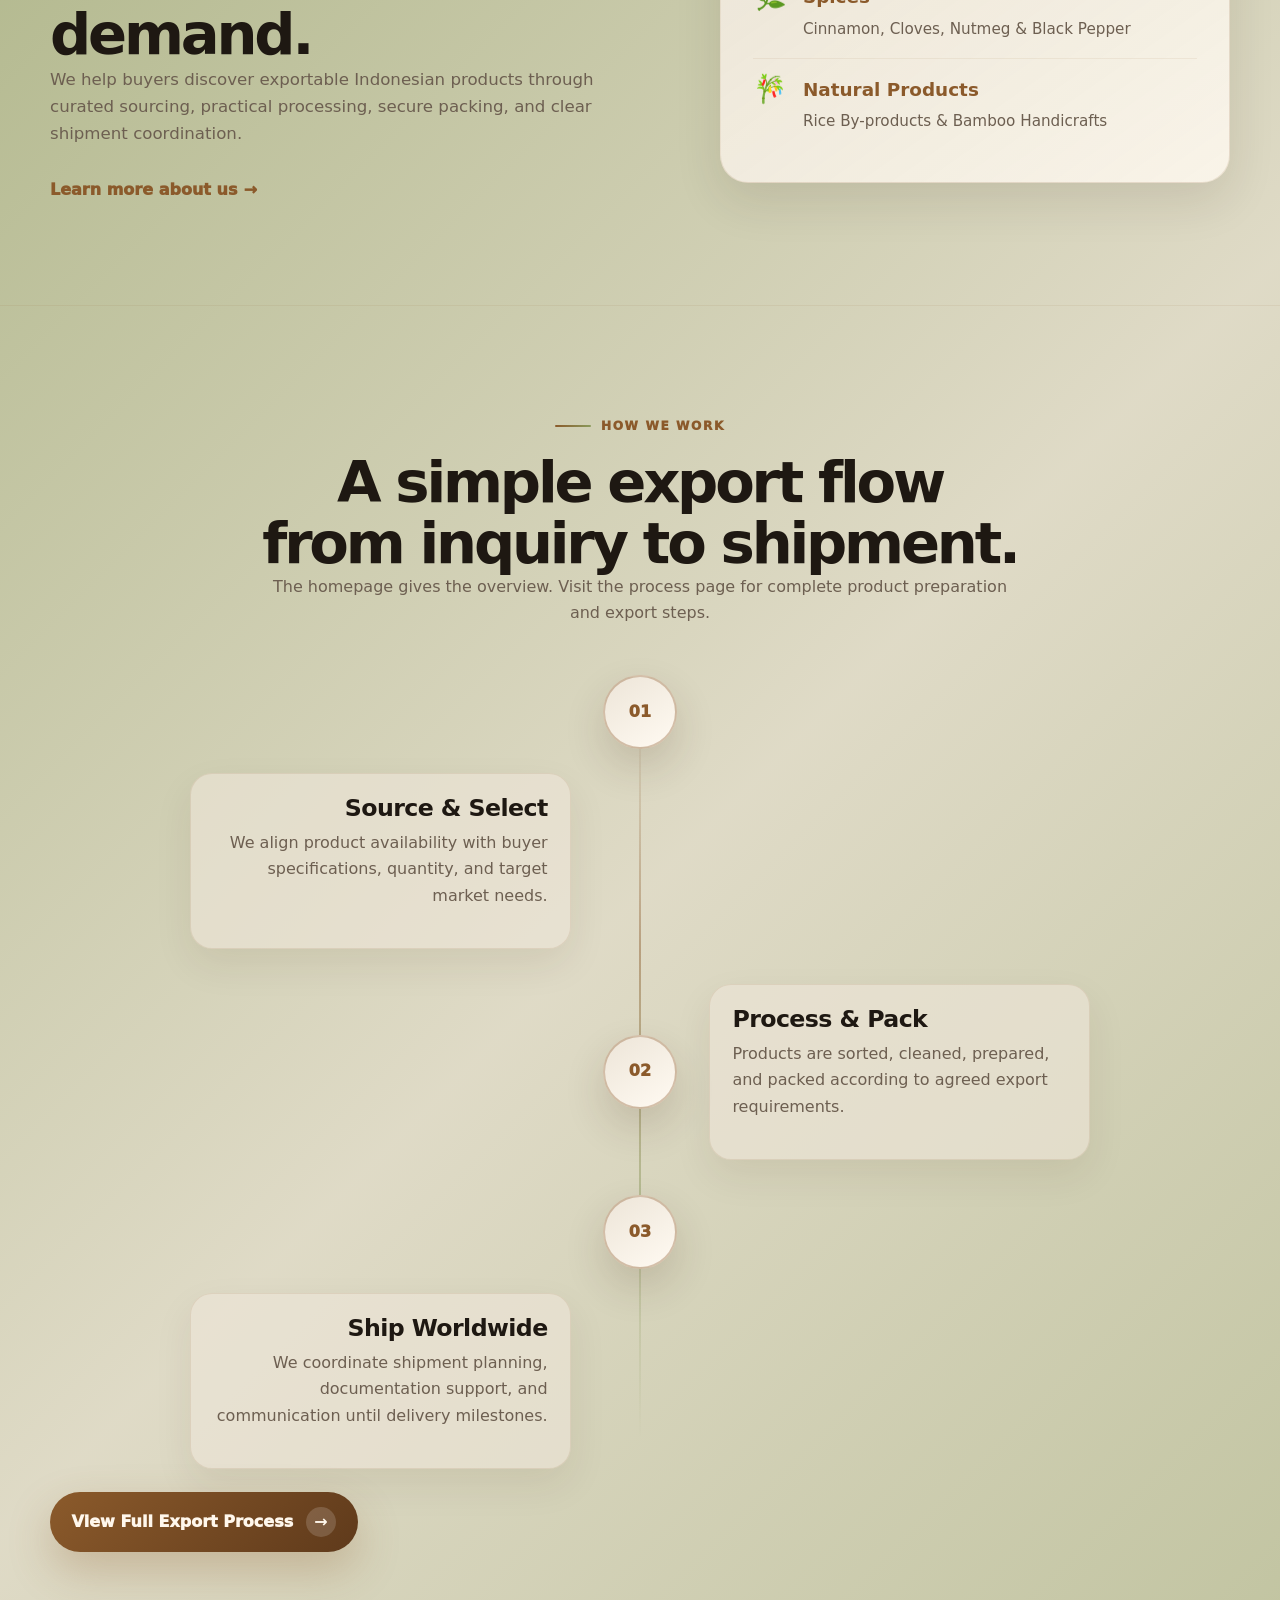
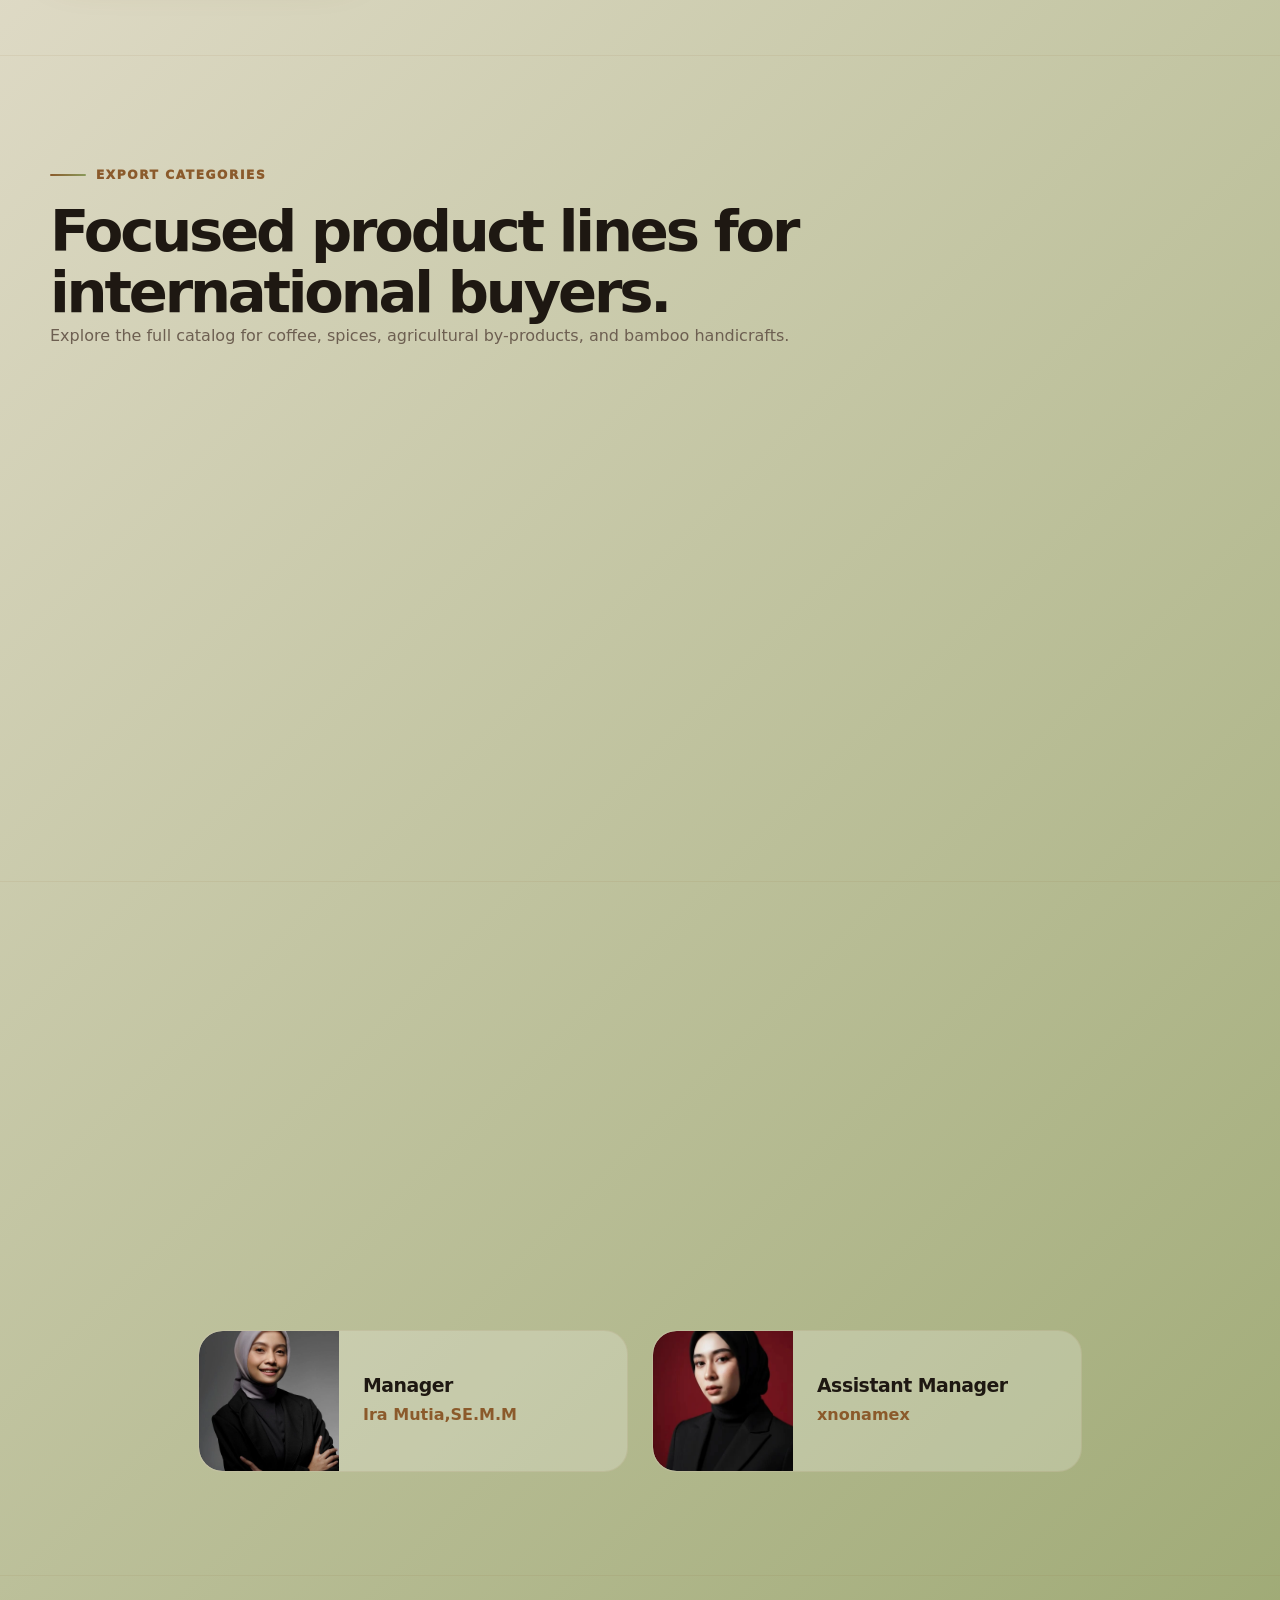
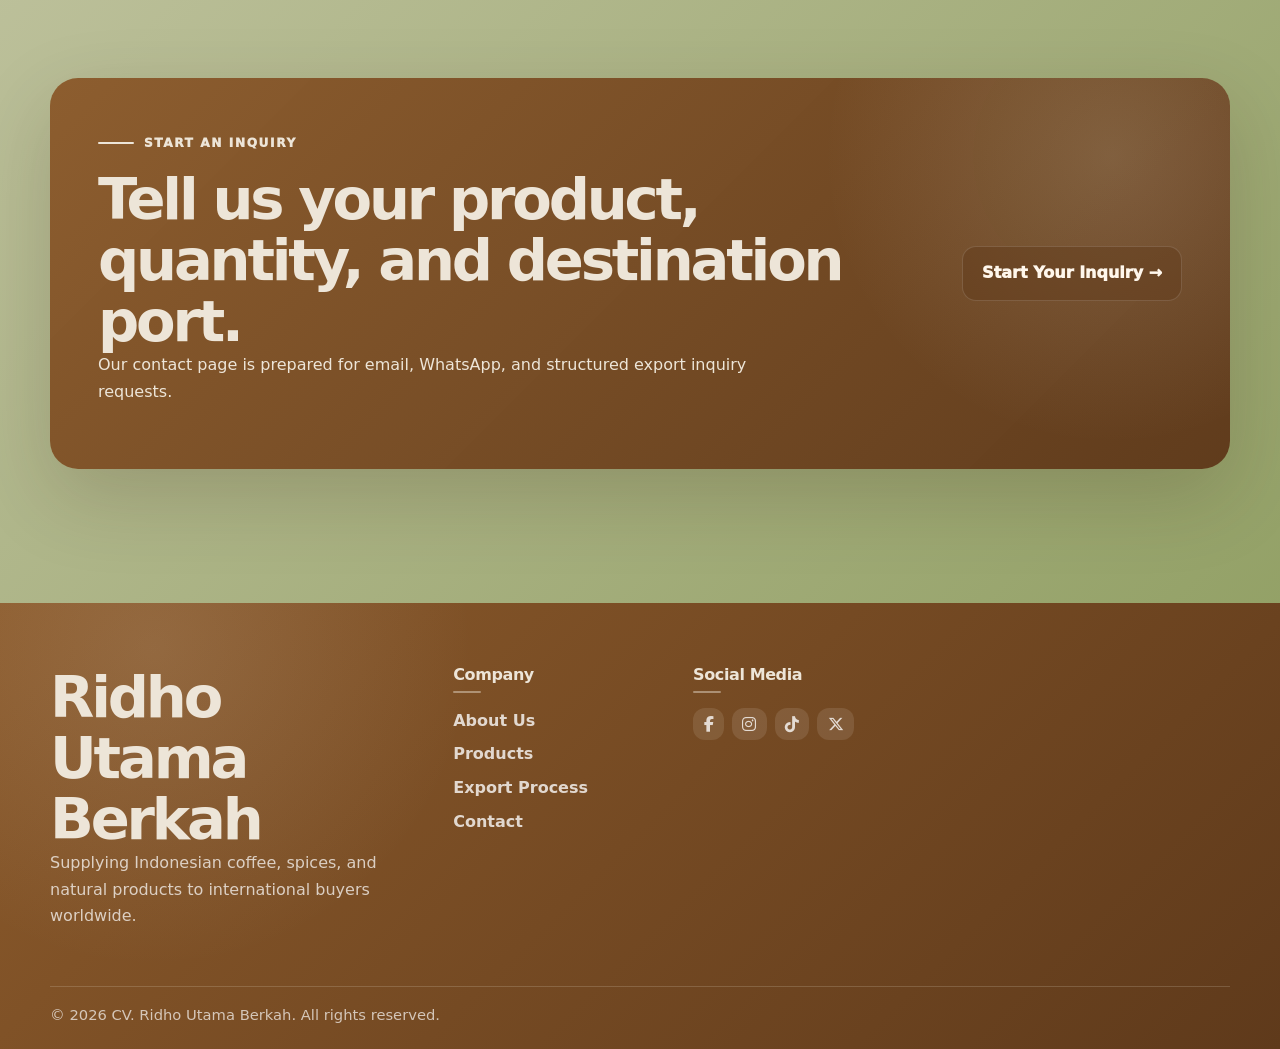
==== commit e8526eaf: "Update index.html" ====
--- a/index.html
+++ b/index.html
@@ -266,8 +266,8 @@
 </div>
 
     <div class="team-info">
-      <h3>Founder & Manager</h3>
-      <p>xnonamex</p>
+      <h3>Manager</h3>
+      <p>Ira Mutia,SE.M.M</p>
     </div>
   </article>
 
